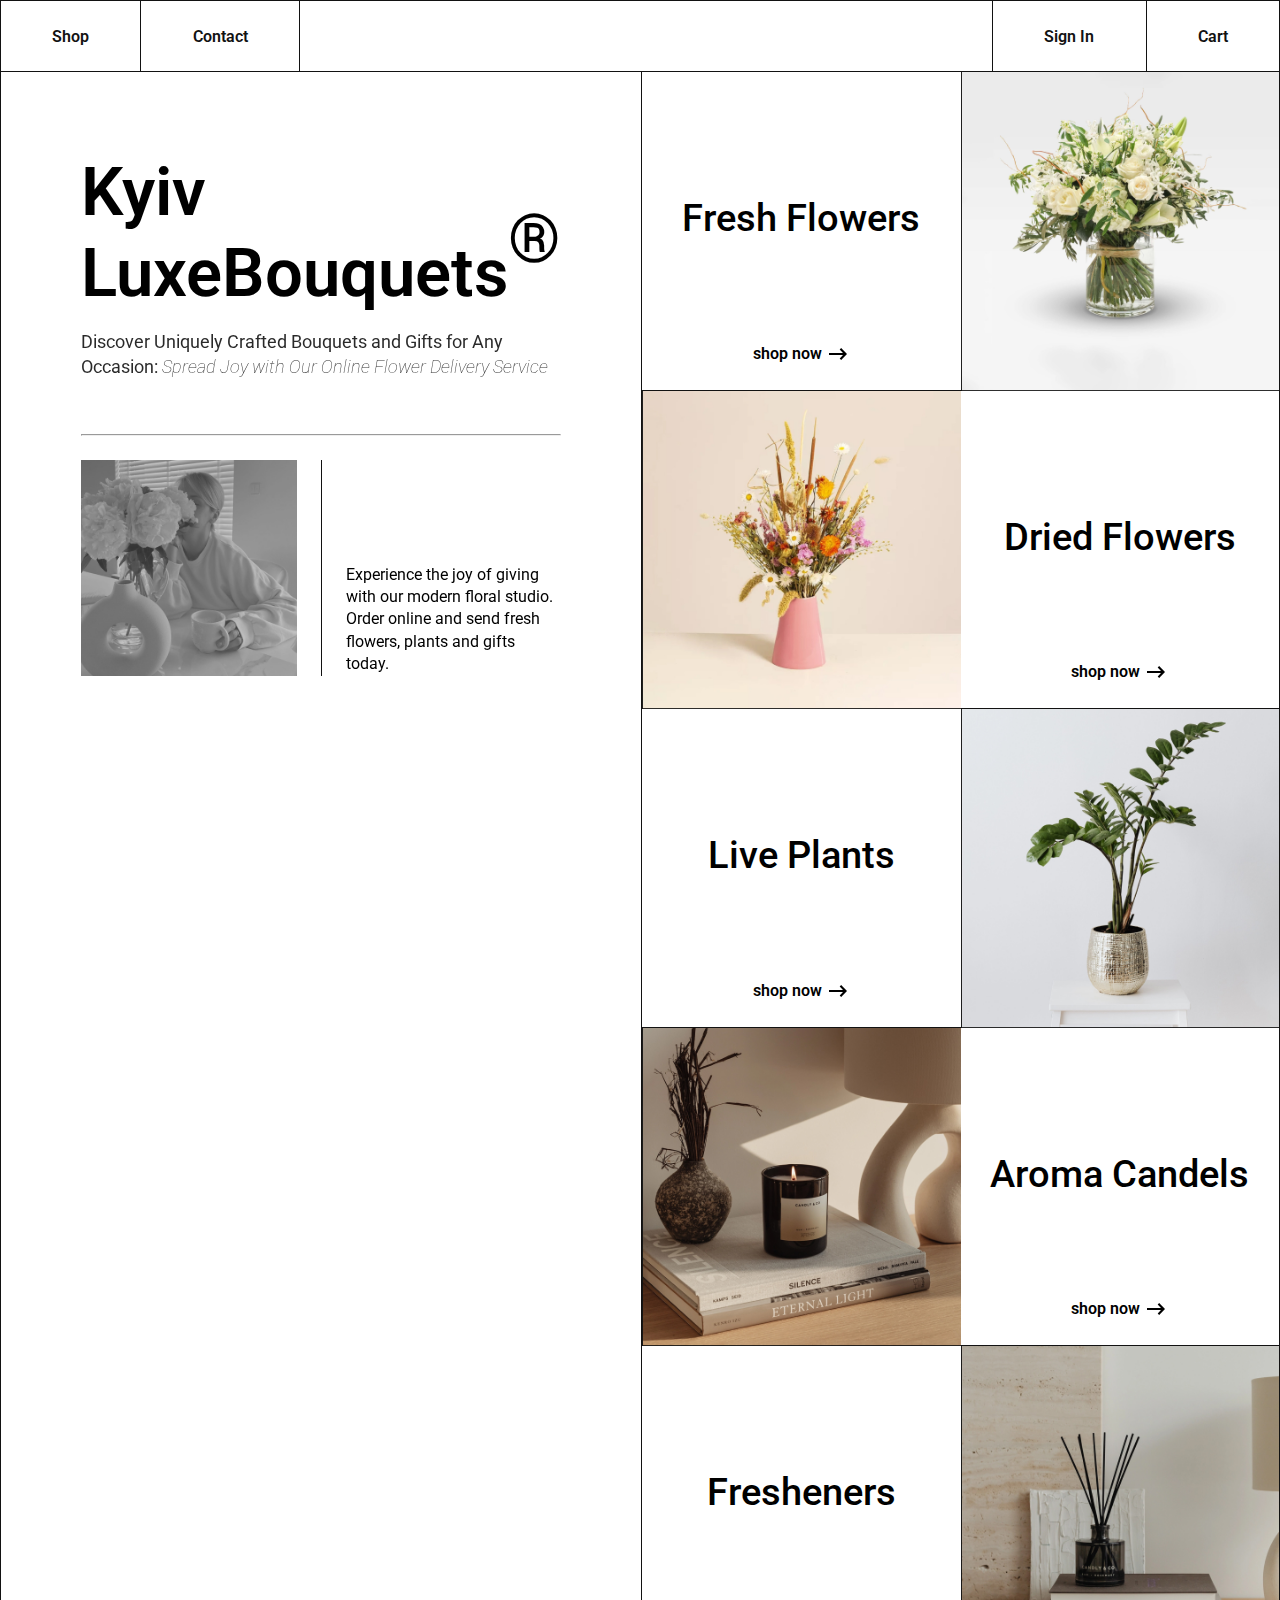
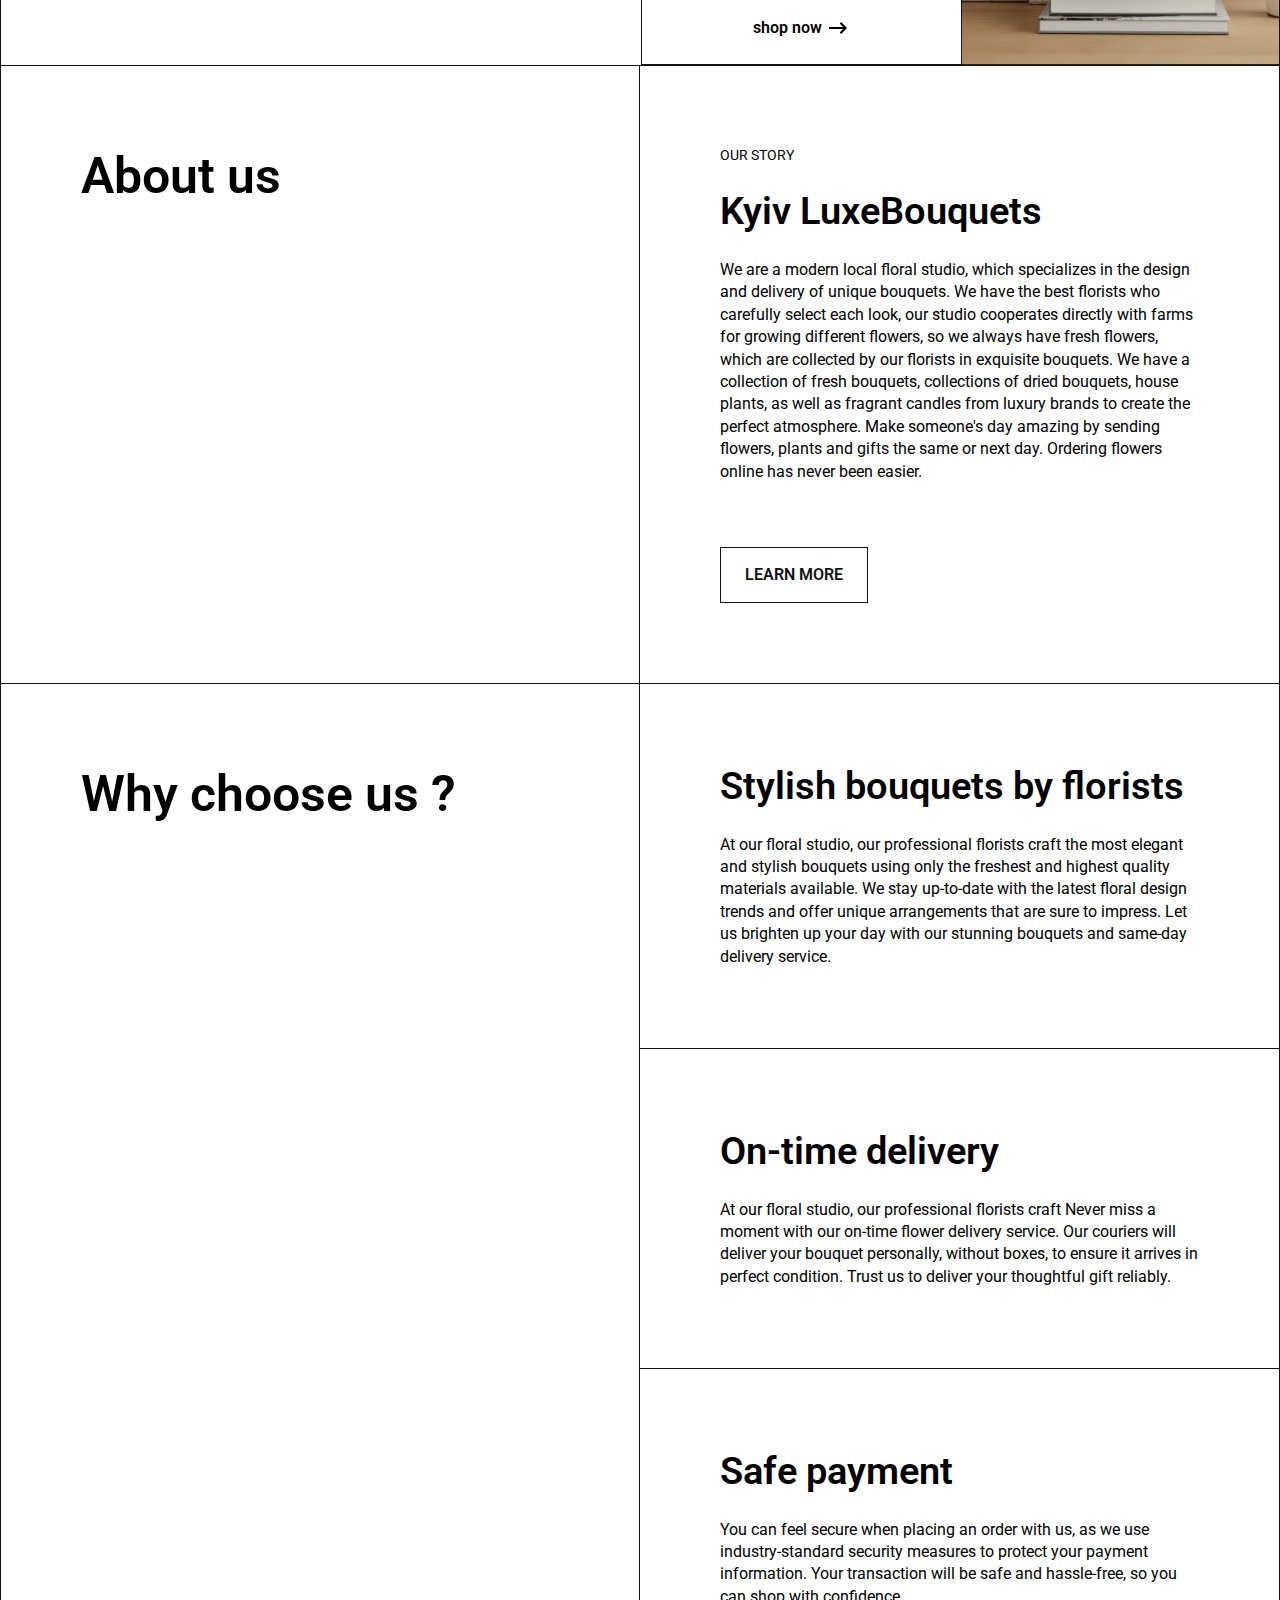
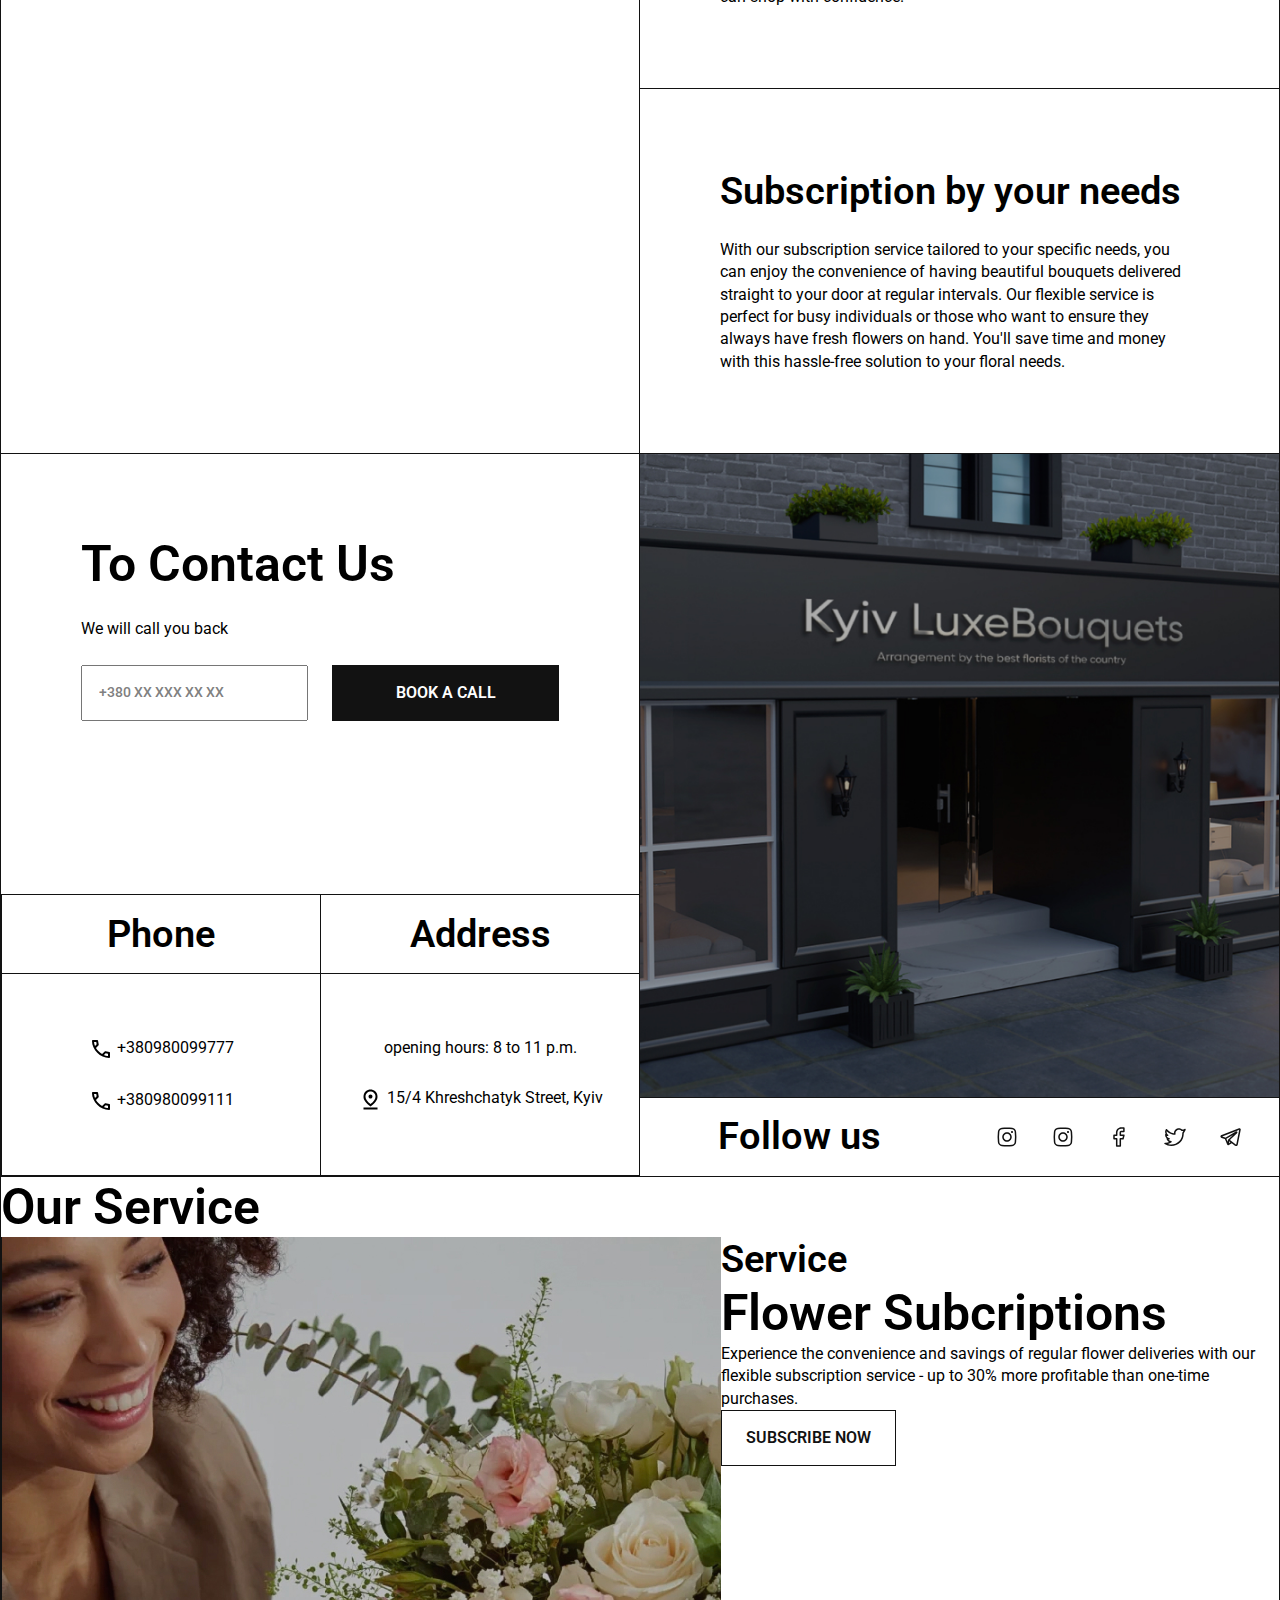
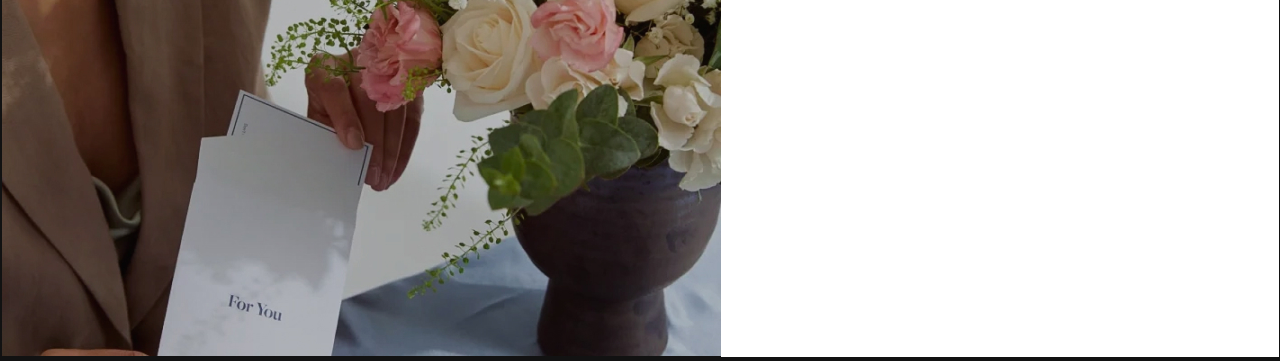
==== index.html @ 49b24801 "service html" ====
<!DOCTYPE html>
<html lang="en">
<head>
  <meta charset="UTF-8">
  <meta name="viewport" content="width=device-width, initial-scale=1.0">
  <title>Flower Delivery</title>
  <link rel="stylesheet" href="css/common.css">
  <link rel="stylesheet" href="css/main.css">
</head>
<body>
  <header>
    <nav class="d_flex jcsb">
      <ul class="nav_left d_flex">
        <li><a href="#" class="button effect_3d">shop</a></li>
        <li><a href="#" class="button effect_3d">contact</a></li>
      </ul>
      <ul class="nav_right d_flex">
        <li><a href="#" class="button effect_3d">sign in</a></li>
        <li><a href="#" class="button effect_3d">cart</a></li>
      </ul>
    </nav>
  </header>
  <main>
    <section class="hero grid">
      <h2 class="hidden">Hero Section</h2>
      <div class="column_left p80">
        <div class="content sticky">
          <div class="header">
            <h1 class="h1">Kyiv<br/>LuxeBouquets<sup>&reg;</sup></h1>
            <p>Discover Uniquely Crafted Bouquets and Gifts for Any Occasion: <span class="subtitle">Spread Joy with Our Online Flower Delivery Service</span></p>
          </div>
          <hr>
          <figure class="description">
            <img src="images/deco_hero.jpg" alt="deco">
            <figcaption>Experience the joy of giving with our modern floral studio. Order online and send fresh flowers, plants and gifts today.</figcaption>
          </figure>
        </div>
      </div>
      <div class="column_right">
        <ul class="products ">
          <li class="grid">
            <div class="desc">
              <h3>Fresh Flowers</h3>
              <a class="link">shop now<img src="images/icon_arrow_right.svg" alt="arrow right"></a>
            </div>
            <div class="img_wrap">
              <img src="images/card_item_fresh_flower.jpg" alt="fresh_flower">
            </div>
          </li>
          <li class="grid">
            <div class="desc">
              <h3>Dried Flowers</h3>
              <a class="link">shop now<img src="images/icon_arrow_right.svg" alt="arrow right"></a>
            </div>
            <div class="img_wrap">
              <img src="images/card_item_dried_flower.jpg" alt="fresh_flower">
            </div>
          </li>
          <li class="grid">
            <div class="desc">
              <h3>Live Plants</h3>
              <a class="link">shop now<img src="images/icon_arrow_right.svg" alt="arrow right"></a>
            </div>
            <div class="img_wrap">
              <img src="images/card_item_live_plant.jpg" alt="fresh_flower">
            </div>
          </li>
          <li class="grid">
            <div class="desc">
              <h3>Aroma Candels</h3>
              <a class="link">shop now<img src="images/icon_arrow_right.svg" alt="arrow right"></a>
            </div>
            <div class="img_wrap">
              <img src="images/card_item_aroma_candel.jpg" alt="fresh_flower">
            </div>
          </li>
          <li class="grid">
            <div class="desc">
              <h3>Fresheners </h3>
              <a class="link">shop now<img src="images/icon_arrow_right.svg" alt="arrow right"></a>
            </div>
            <div class="img_wrap">
              <img src="images/card_item_freshener.jpg" alt="fresh_flower">
            </div>
          </li>         
          
        </ul>
      </div>
    </section>
    <section class="about_us grid">
      <div class="column_left p80">
        <h2 class="h2">About us</h2>        
      </div>
      <div class="column_right p80">
        <h3>our story</h3>
        <h2 class="h3">Kyiv LuxeBouquets</h2>
        <p>
          We are a modern local floral studio, which specializes in the design and delivery of unique bouquets. We have the best florists who carefully select each look, our studio cooperates directly with farms for growing different flowers, so we always have fresh flowers, which are collected by our florists in exquisite bouquets. We have a collection of fresh bouquets, collections of dried bouquets, house plants, as well as fragrant candles from luxury brands to create the perfect atmosphere. Make someone's day amazing by sending flowers, plants and gifts the same or next day. Ordering flowers online has never been easier.
        </p>
        <a href="" class="button effect_3d">Learn More</a>
      </div>
    </section>
    <section class="benefits grid">
      <div class="column_left p80">
        <h2 class="h2 sticky">Why choose us ?</h2>        
      </div>
      <div class="column_right">
        <div class="p80">
          <h2 class="h3">Stylish bouquets by florists</h2>
          <p>
            At our floral studio, our professional florists craft the most elegant and stylish bouquets using only the freshest and highest quality materials available. We stay up-to-date with the latest floral design trends and offer unique arrangements that are sure to impress. Let us brighten up your day with our stunning bouquets and same-day delivery service.
          </p>
        </div>  
        <div class="p80">
          <h2 class="h3">On-time delivery</h2>
          <p>
            At our floral studio, our professional florists craft Never miss a moment with our on-time flower delivery service. Our couriers will deliver your bouquet personally, without boxes, to ensure it arrives in perfect condition. Trust us to deliver your thoughtful gift reliably.
          </p>
        </div>  
        <div class="p80">
          <h2 class="h3">Safe payment</h2>
          <p>
            You can feel secure when placing an order with us, as we use industry-standard security measures to protect your payment information. Your transaction will be safe and hassle-free, so you can shop with confidence.
          </p>
        </div>  
        <div class="p80">
          <h2 class="h3">Subscription by your needs</h2>
          <p>
            With our subscription service tailored to your specific needs, you can enjoy the convenience of having beautiful bouquets delivered straight to your door at regular intervals. Our flexible service is perfect for busy individuals or those who want to ensure they always have fresh flowers on hand. You'll save time and money with this hassle-free solution to your floral needs.
          </p>
        </div>  
      </div>
    </section>
    <section class="contact grid">
      <div class="column_left">
        <div class="p80">
          <h2 class="h2">To Contact Us</h2>
          <p>We will call you back</p>

          <form action="#" class="grid">
            <input type="tel" placeholder="+380 XX XXX XX XX">
            <button class="button effect_3d invert">book a call</button>
          </form>
        </div>        
        <div class="grid">
          <div class="phone">
            <h3 class="h3">Phone</h3>
            <div class="content">
              <p>
                <img src="images/icon_call.svg" alt="">
                +380980099777
              </p>
              <p>
                <img src="images/icon_call.svg" alt="">
                +380980099111
              </p>
            </div>
          </div>
          <div class="address">
            <h3 class="h3">Address</h3>
            <div class="content">
              <p>opening hours: 8 to 11 p.m.</p>
              <p>
                <img src="images/icon_pin.svg" alt="">
                15/4 Khreshchatyk Street, Kyiv 
              </p>
            </div>            
          </div>
        </div>
      </div>
      <div class="column_right">
        <img src="images/contact.jpg" alt="">
        <div class="grid">
          <h3 class="h3">Follow us</h3>
          <ul>
            <li><a href=""><img src="images/icon_instagram.svg" alt=""></a></li>
            <li><a href=""><img src="images/icon_instagram.svg" alt=""></a></li>
            <li><a href=""><img src="images/icon_facebook.svg" alt=""></a></li>
            <li><a href=""><img src="images/icon_twitter.svg" alt=""></a></li>
            <li><a href=""><img src="images/icon_telegram.svg" alt=""></a></li>
          </ul>
        </div>
      </div>
    </section>
    <section class="service">
      <h2 class="h2">Our Service</h2>
      <div class="grid">
        <img src="images/subscription.jpg" alt="">
        <div class="content">
          <h3 class="h3">Service</h3>
          <h2 class="h2">Flower Subcriptions</h2>
          <p>
            Experience the convenience and savings of regular flower deliveries with our flexible subscription service - up to 30% more profitable than one-time purchases.
          </p>
          <a href="" class="button effect_3d">Subscribe Now</a>
        </div>
      </div>
    </section>
    <section class="event"></section>
    <section class="review"></section>
  </main>
  <footer></footer>

  <script src="https://code.jquery.com/jquery-3.7.1.min.js" integrity="sha256-/JqT3SQfawRcv/BIHPThkBvs0OEvtFFmqPF/lYI/Cxo=" crossorigin="anonymous"></script>
  <script src="js/common.js"></script>
</body>
</html>
---- css/common.css ----
@import url('normalize.css');
@import url('reset.css');
@import url('https://fonts.googleapis.com/css2?family=Roboto:ital,wght@0,100;0,300;0,400;0,500;0,700;0,900;1,100;1,300;1,400;1,500;1,700;1,900&family=Tangerine&display=swap');

*{
  box-sizing: border-box;
}

/* variants */
:root{
  --font-size:16px;
  --black:#121212;
  --white:#fff;
  --black-brightness-90:rgba(18, 18, 18, 0.90);
  --Gray:#808080;
}

/* layout */
body{
  display: flex;
  flex-direction:column;
}
.d_flex{
  display: flex;
}
.jcsb{
  justify-content: space-between;
}
.aic{
  align-items: center;
}
.grid{
  display: grid;
  grid-template-columns: 1fr 1fr;
  grid-template-rows: auto;
}
header, main > section {
  border-bottom:1px solid var(--black, #121212);
}
.column_left{
  border-right: 1px solid var(--black, #121212);
}
.sticky{
  position: sticky;
  top:10vh;
}
.p80{
  padding: 80px;
}
/* typography */
body{
  font-family: "Roboto", sans-serif;
  font-size:var(--font-size);
  line-height:1.4;
  border:1px solid var(--black);
}
.h1, .h2, .h3, .h4, .h5, .h6{line-height:1.2;font-weight: 600;}
.h1{font-size:calc(var(--font-size) * 4.1875);}
.h2{font-size:calc(var(--font-size) * 3.125);}
.h3{font-size:calc(var(--font-size) * 2.375);}
.h4{font-size:calc(var(--font-size) * 1.75);font-weight: 400;}
.h5{font-size:calc(var(--font-size) * 1.3125);}
.h6{font-size:var(--font-size);}

.subtitle {font-size:calc(var(--font-size) * 1.125); line-height:1.4; font-weight: 600;}
.overline, .caption, .caption_bold{font-size:calc(var(--font-size) * 0.875);line-height:1.2;}
.overline {font-weight: 600;}
.button {font-size:var(--font-size);line-height:1.2; letter-spacing: 3%;}
.caption_small {font-size:calc(var(--font-size) * 0.75); line-height:1.2;font-weight: 600;}
.caption_bold{font-weight: 600;}

/* link button */
.link{
  letter-spacing: 2.5%;
  display: inline-flex;
  justify-content: center;
  align-items: center;
  gap:4px;
}
.button{
  height: 56px;
  display: inline-flex;
  justify-content: center;
  align-items: center;
  padding: 0 24px;
  text-transform: uppercase;
  color:var(--black, #121212);
  border:1px solid var(--black, #121212);
  background:none;
  font-weight: 600;
  transition:0.3s;
  background: transparent;
  cursor: pointer;
}

.invert, .bg_hover:hover{
  background:var(--black, #121212);
  color: var(--white, #fff);
}

.effect_3d .parent{
  position: relative;
  display: inline-block;
  overflow:hidden;
}
.effect_3d .parent > span{
  transform:translateY(0);
  transition:0.3s;
  display: block;
}
.effect_3d:hover .parent > span{
  transform:translateY(-100%);
}
.effect_3d .parent .abs{
  position: absolute;
  left: 0;
  top:100%;
}
.hidden{
  position: fixed;
  left: 0;
  top:-9999em;
  width: 0;
  height: 0;
  overflow:hidden;
}
/* color */

/* form */

/* HEADER */
header nav .button {
  height:auto;
  padding: 2vw 4vw;
  border:none;
  text-transform: capitalize;
}
header nav ul li,
.nav_left{
  border-right: 1px solid var(--black);
}
header nav ul li:last-child{
  border-right:none;
}
.nav_right{
  border-left:1px solid var(--black);
}
---- css/main.css ----
.products img{
  width: 100%;
}

.hero .header{
  margin-bottom: 54px;
}
.hero .header .h1{
  font-size: 67px;
  font-weight: 600;
  line-height: 120%; /* 80.4px */
  margin-bottom: 16px;
}
.hero .header p{
  color: var(--black-brightness-90, rgba(18, 18, 18, 0.90));
  font-size: 18px;
  line-height: 140%; /* 25.2px */
}
.hero .header .subtitle{
  font-style: italic;
  font-weight: 100;
  line-height: 140%;
}
.hero .description{
  display: flex;
  padding-top: 24px;
  
}
.hero .description > *{
  flex:1;
}
.hero .description img{
  width: 50%;
  padding-right: 24px;
}
.hero .description figcaption{
  padding-left: 24px;
  border-left: 1px solid var(--Black, #121212);
  display: flex;
  align-items: flex-end;
}

.products .desc{
  padding: 24px;
  display: flex;
  flex-direction: column;
  align-items: center;
  border-bottom:1px solid var(--Black, #121212);
}
.products .desc h3{
  flex:1;
  display: flex;
  align-items: center;
  font-size: 38px;
  font-weight: 500;
  line-height: 120%; /* 45.6px */
}
.products .desc .link{
  display: flex;
  white-space: nowrap;
  gap:4px;
  font-weight: 600;
}
.products li:nth-child(2n) .img_wrap{
  order:-1;
}
.about_us .column_right{
  display: flex;
  flex-direction: column;
  gap:24px;
  align-items: flex-start;
}
.about_us .column_right h3{
  font-size: 14px;
  text-transform: uppercase;
}
.about_us .column_right a{
  margin-top: 40px;
}

.benefits .column_right > div{
  display: flex;
  flex-direction: column;
  gap:24px;  
}
.benefits .column_right > div + div{
  border-top: 1px solid var(--Black, #121212);
}

.contact .column_left{
  display: flex;
  flex-direction: column;
  justify-content: space-between;
}
.contact .column_left .p80{
  display: flex;
  flex-direction: column;
  gap:24px;
}
.contact .column_left form{
  grid-gap:24px;
}
.contact .column_left form input{
  font-size: 14px;
  font-style: normal;
  font-weight: 500;
  line-height: 120%; /* 16.8px */
  padding: 16px;
}
.contact .column_left form input::placeholder{
  color: var(--Gray, #808080);
}
.contact .column_left .grid >div{
  height: 282px;
  display: flex;
  flex-direction: column;
  text-align: center;
  border:1px solid var(--Black, #121212);
  border-right: none;
}
.contact .column_left .grid h3{
  line-height: 78px;
  border-bottom: 1px solid var(--Black, #121212);
}
.contact .column_left .grid .content{
  flex:1;
  display: flex;
  flex-direction: column;
  align-items: center;
  justify-content: center;
  gap: 28px;
}
.contact .column_right > img{
  height: 644px;
  width: 100%;
  object-fit: cover;
}
.contact .column_right .grid{
  height: 78px;
}
.contact .column_right .grid h3{
  display: flex;
  justify-content: center;  
  align-items: center;
}
.contact .column_right ul{
  display: flex;
  justify-content: center;
  align-items: center; 
  gap:32px;
}
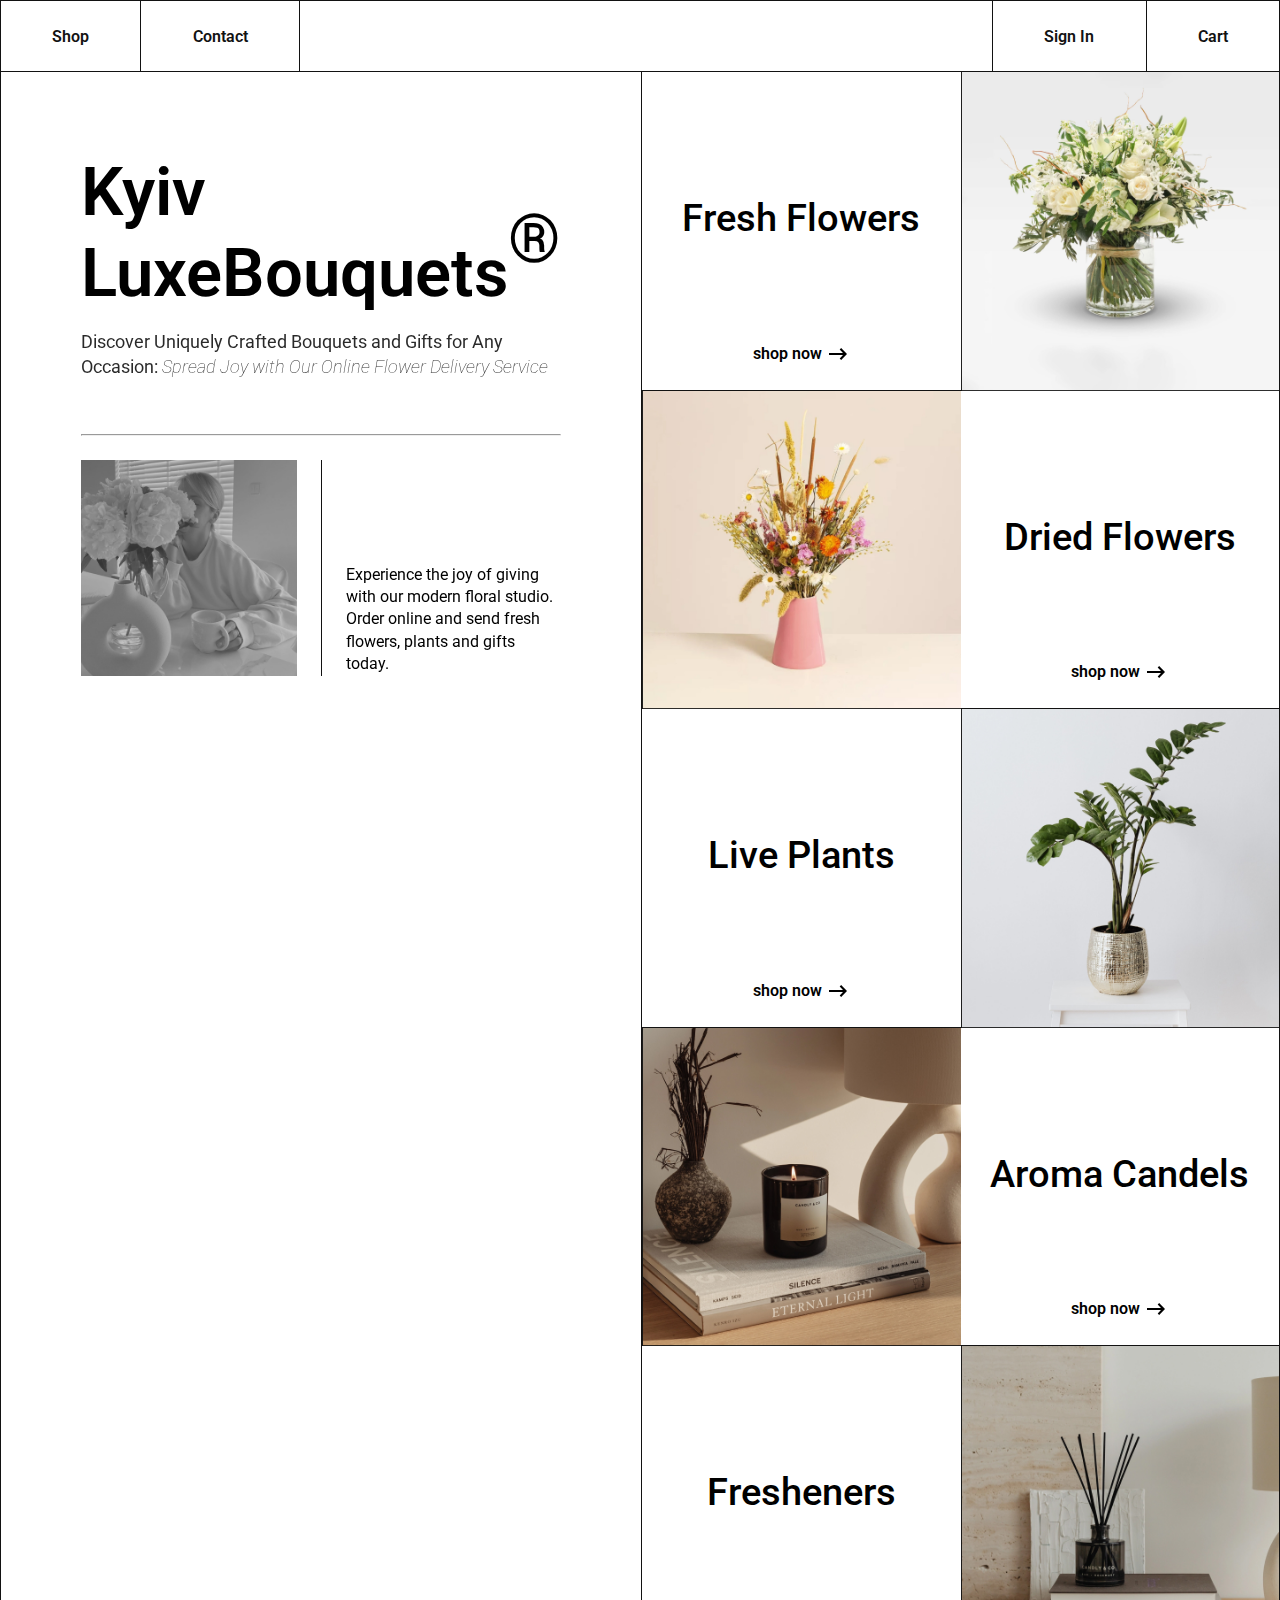
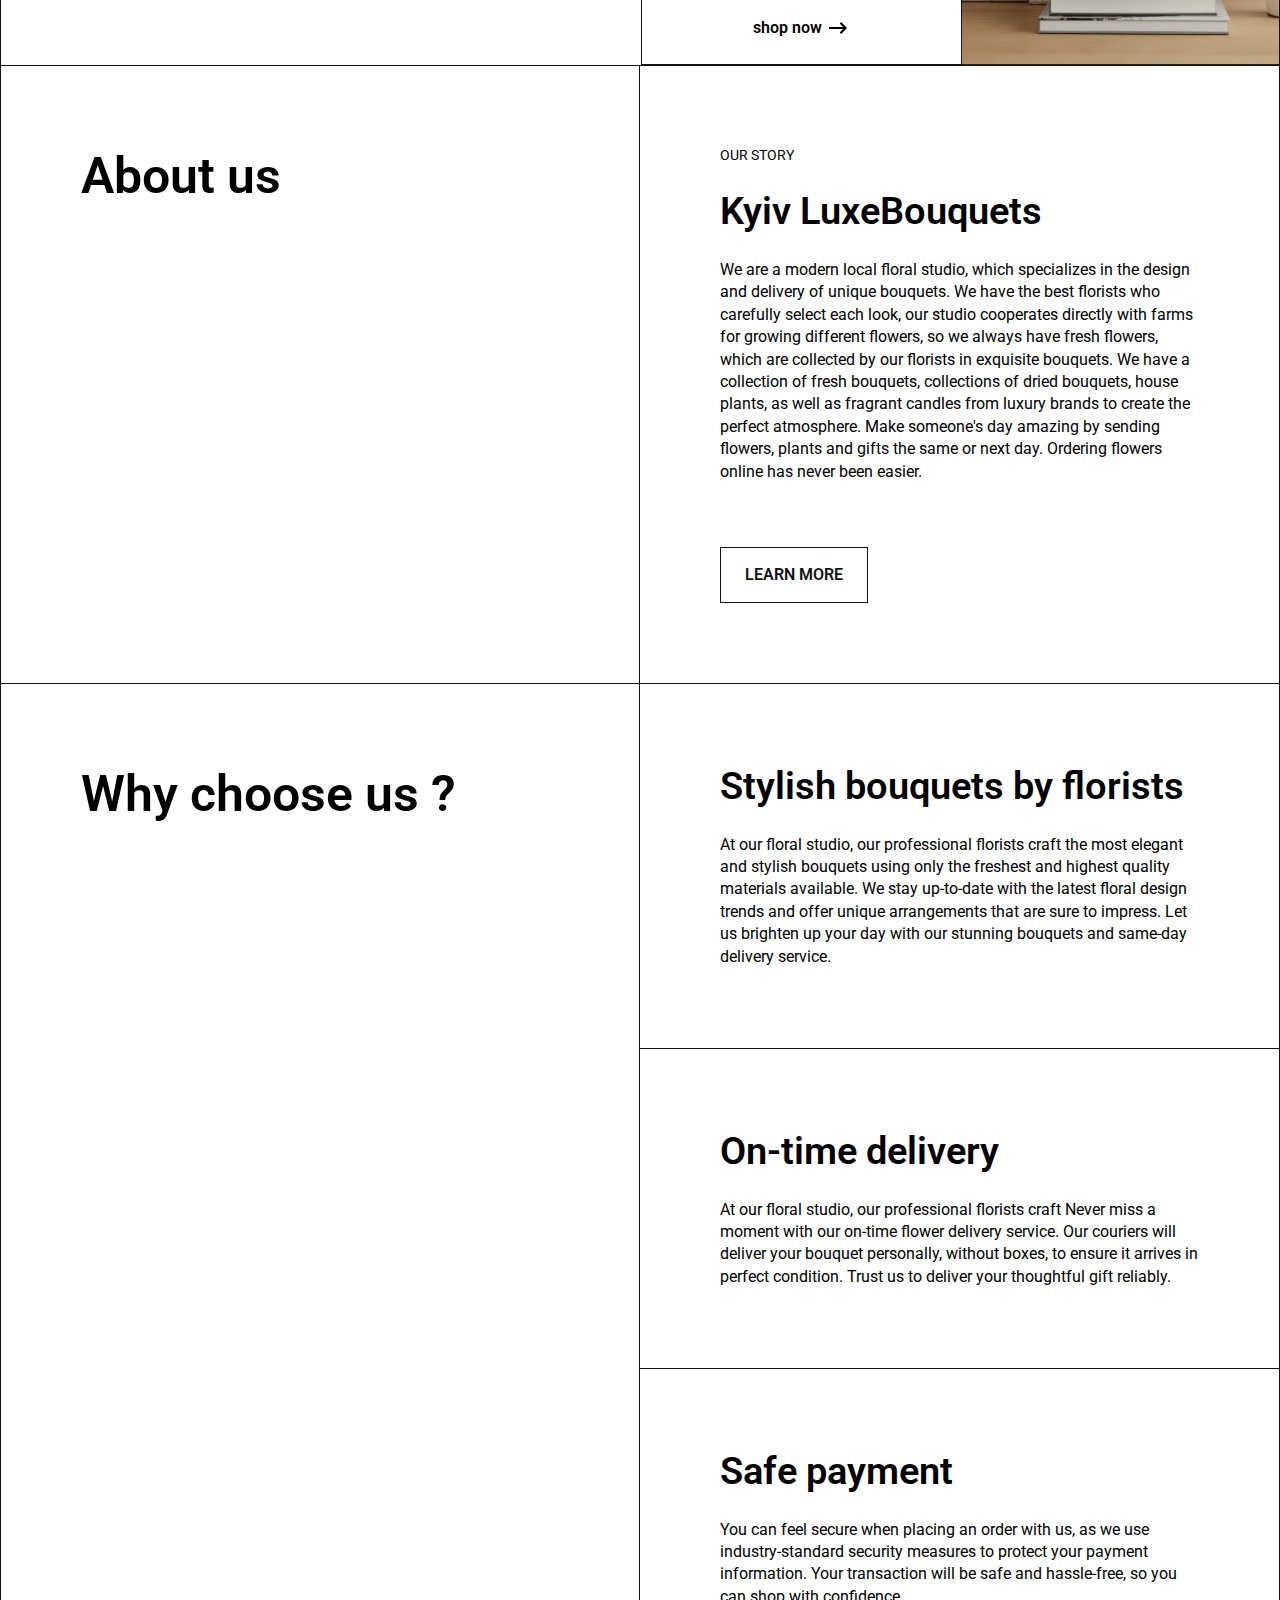
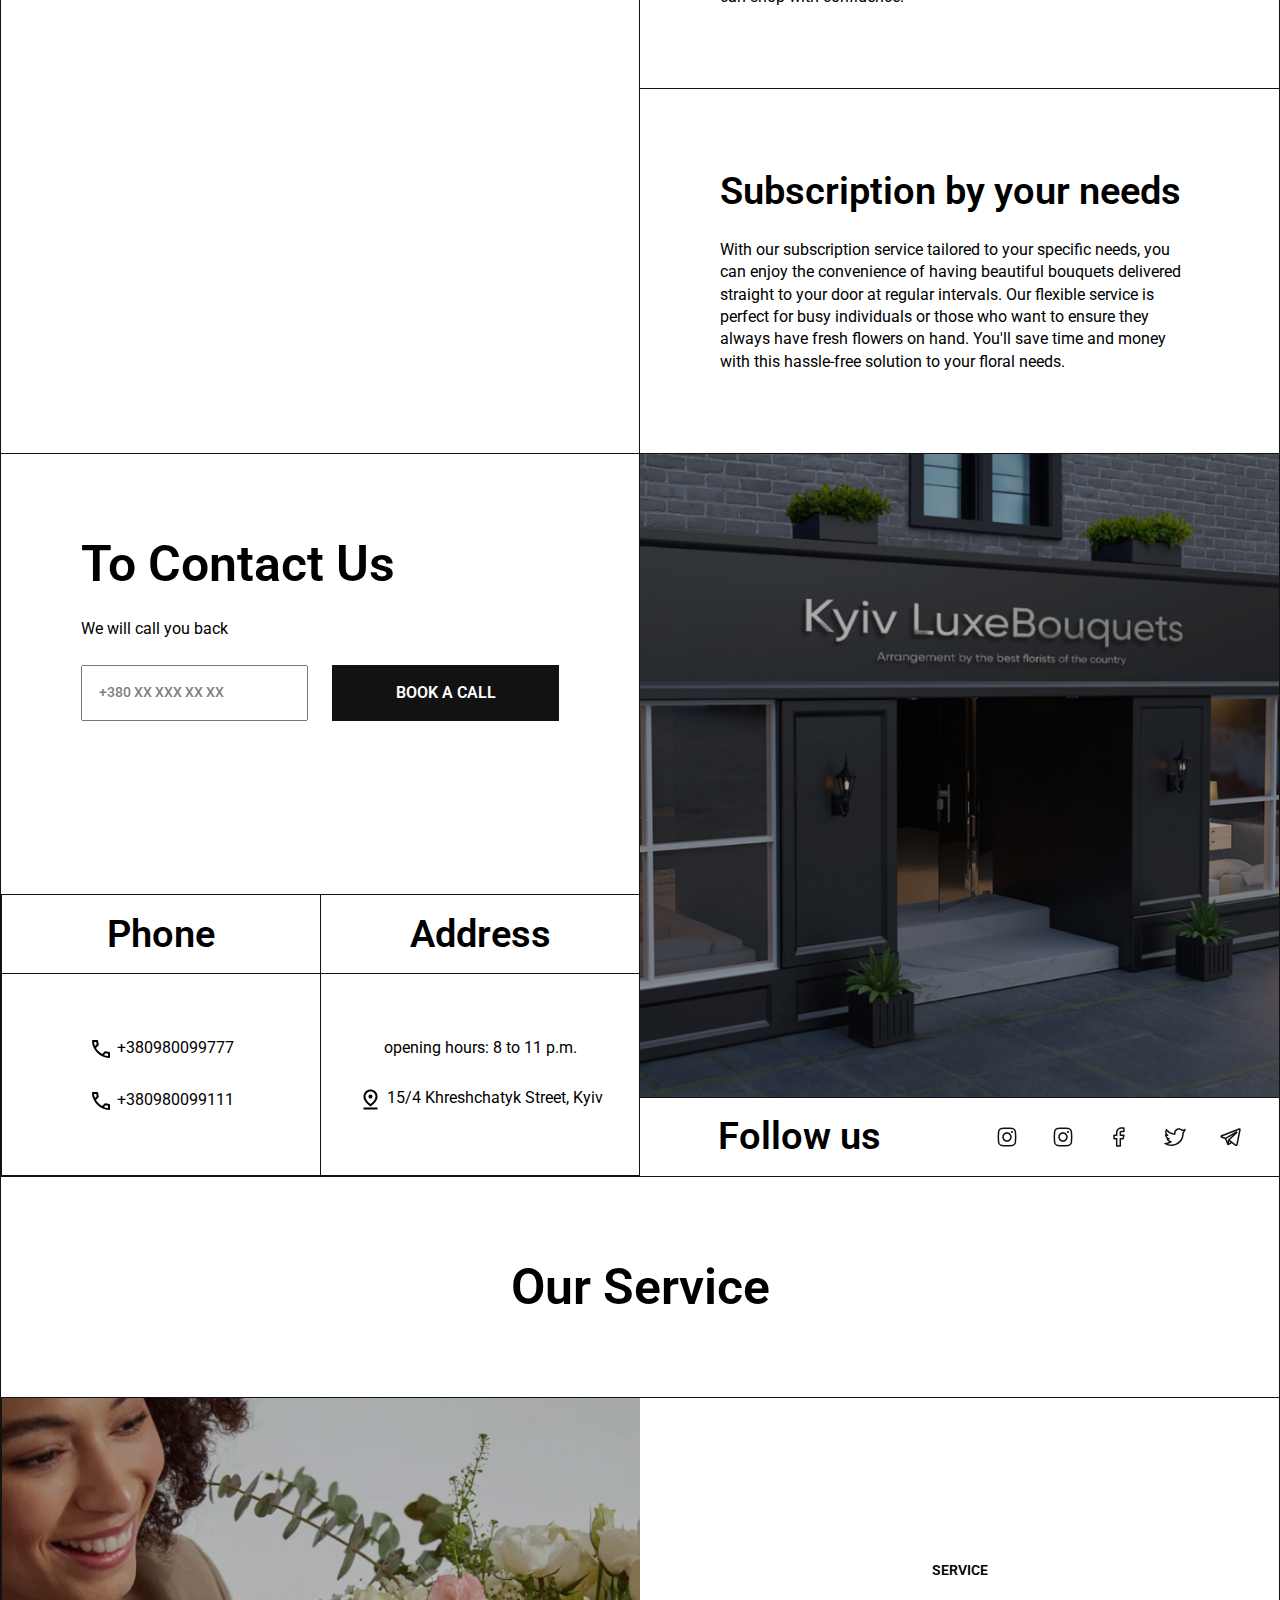
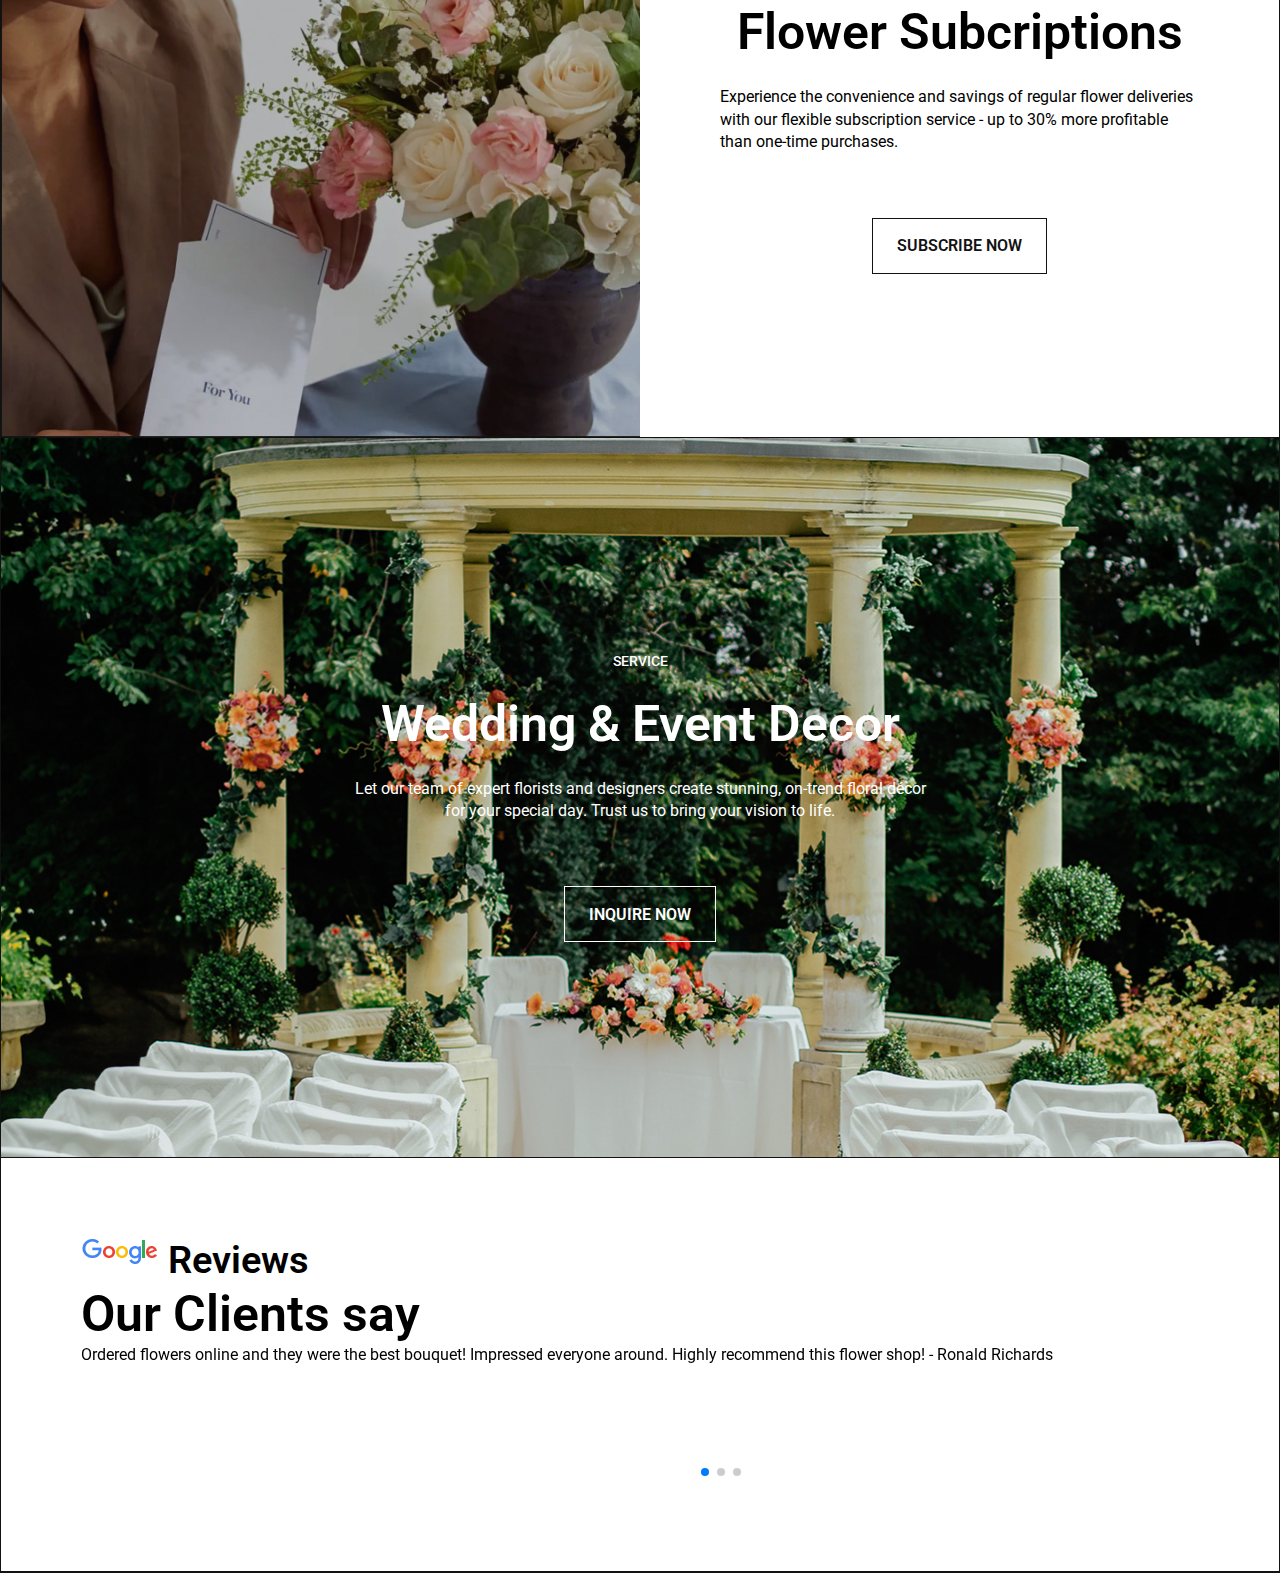
==== commit 5aa695fb: "review slide load" ====
--- a/index.html
+++ b/index.html
@@ -4,8 +4,13 @@
   <meta charset="UTF-8">
   <meta name="viewport" content="width=device-width, initial-scale=1.0">
   <title>Flower Delivery</title>
+  <link
+    rel="stylesheet"
+    href="https://cdn.jsdelivr.net/npm/swiper@11/swiper-bundle.min.css"
+  />
   <link rel="stylesheet" href="css/common.css">
   <link rel="stylesheet" href="css/main.css">
+  <script src="https://cdn.jsdelivr.net/npm/swiper@11/swiper-bundle.min.js"></script>
 </head>
 <body>
   <header>
@@ -183,7 +188,7 @@
       </div>
     </section>
     <section class="service">
-      <h2 class="h2">Our Service</h2>
+      <h2 class="h2 p80">Our Service</h2>
       <div class="grid">
         <img src="images/subscription.jpg" alt="">
         <div class="content">
@@ -196,12 +201,54 @@
         </div>
       </div>
     </section>
-    <section class="event"></section>
-    <section class="review"></section>
+    <section class="event">
+      <div class="content">
+        <h3 class="h3">service</h3>
+        <h2 class="h2">Wedding & Event Decor</h2>
+        <p>
+          Let our team of expert florists and designers create stunning, on-trend floral décor for your special day. Trust us to bring your vision to life.
+        </p>
+        <a href="" class="button effect_3d">Inquire Now</a>
+      </div>
+    </section>
+    <section class="review p80">
+      <h3 class="h3">
+        <img src="images/review_googlelogo.png" alt="">
+        Reviews
+      </h3>
+      <h2 class="h2">Our Clients say</h2>
+      <div class="swiper review_slides">
+        <!-- Additional required wrapper -->
+        <div class="swiper-wrapper">
+          <!-- Slides -->
+          <div class="swiper-slide">
+            <blockquote>
+              Ordered flowers online and they were the best bouquet! Impressed everyone around. Highly recommend this flower shop!
+              <small>- Ronald Richards</small>
+            </blockquote>
+          </div>
+          <div class="swiper-slide">
+            <blockquote>
+              Ordered flowers online and they were the best bouquet! Impressed everyone around. Highly recommend this flower shop!
+              <small>- Ronald Richards</small>
+            </blockquote>
+          </div>
+          <div class="swiper-slide">
+            <blockquote>
+              Ordered flowers online and they were the best bouquet! Impressed everyone around. Highly recommend this flower shop!
+              <small>- Ronald Richards</small>
+            </blockquote>
+          </div>
+        </div>
+        <!-- If we need pagination -->
+        <div class="swiper-pagination"></div>
+      </div>
+    </section>
   </main>
   <footer></footer>
 
   <script src="https://code.jquery.com/jquery-3.7.1.min.js" integrity="sha256-/JqT3SQfawRcv/BIHPThkBvs0OEvtFFmqPF/lYI/Cxo=" crossorigin="anonymous"></script>
   <script src="js/common.js"></script>
+  <script src="js/main.js"></script>
 </body>
 </html>--- a/css/main.css
+++ b/css/main.css
@@ -150,3 +150,57 @@
   gap:32px;
 }
 
+.service > .h2{
+  text-align: center;
+  border-bottom:1px solid var(--Black, #121212);
+}
+
+.service .grid img{
+  width: 100%;
+}
+.service .grid .content{
+  padding: 80px;
+  display: flex;
+  align-items: center;
+  flex-direction: column;
+  justify-content: center;
+  gap:24px;
+}
+.service .grid .content h3{
+  font-size: 14px;
+  text-transform: uppercase;
+}
+.service .grid .content a{
+  margin-top: 40px;
+}
+
+.event {
+  height: 720px;
+  background: url(../images/event_bg.jpg) no-repeat center/cover;
+  display: flex;
+  align-items: center;
+  justify-content: center;  
+}
+.event .content{
+  width: 586px;  
+  display: flex;
+  flex-direction: column;
+  align-items: center;
+  gap:24px;
+  color: #fff;
+  text-align: center;
+}
+.event .content h3{
+  font-size: 14px;
+  text-transform: uppercase;
+  font-weight: 500;
+}
+.event .content a{
+  margin-top: 40px;
+  border:1px solid #fff;
+  color: #fff;
+}
+.swiper {
+  width: 1280px;
+  height: 147px;
+}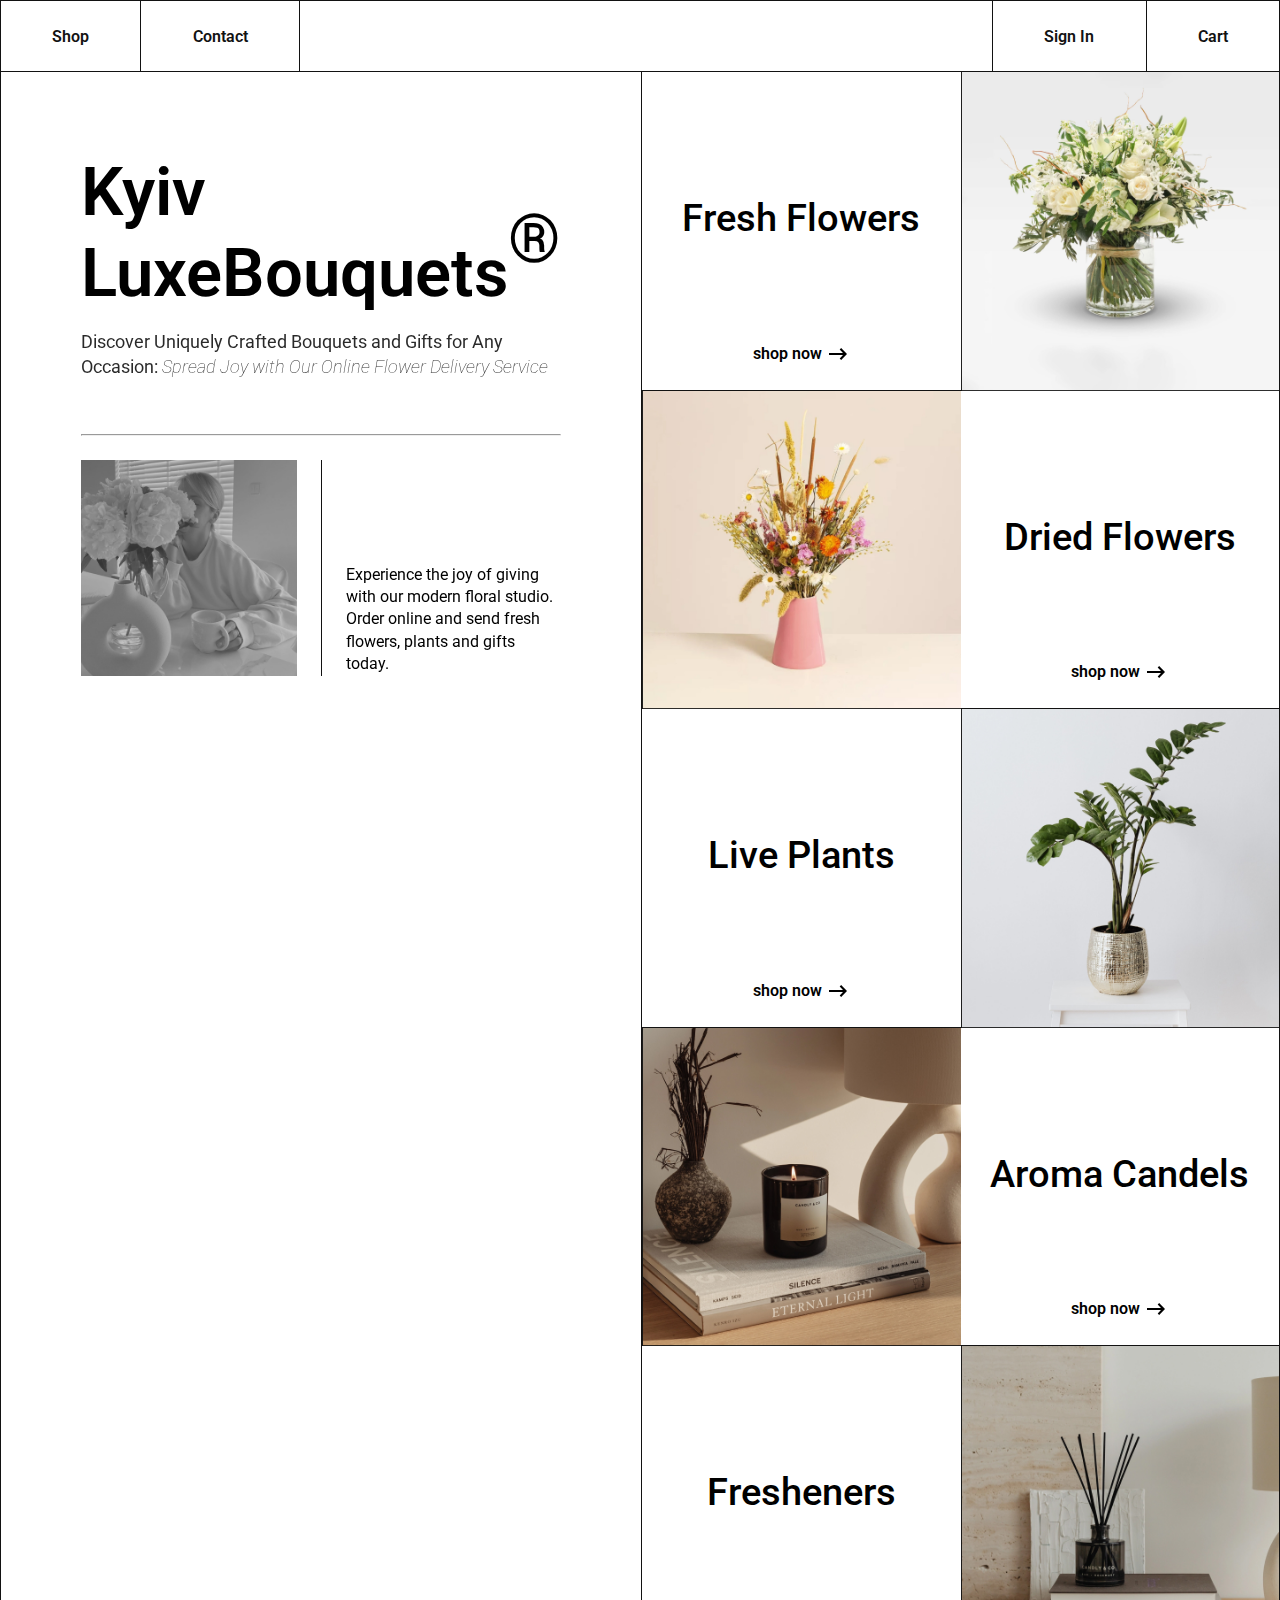
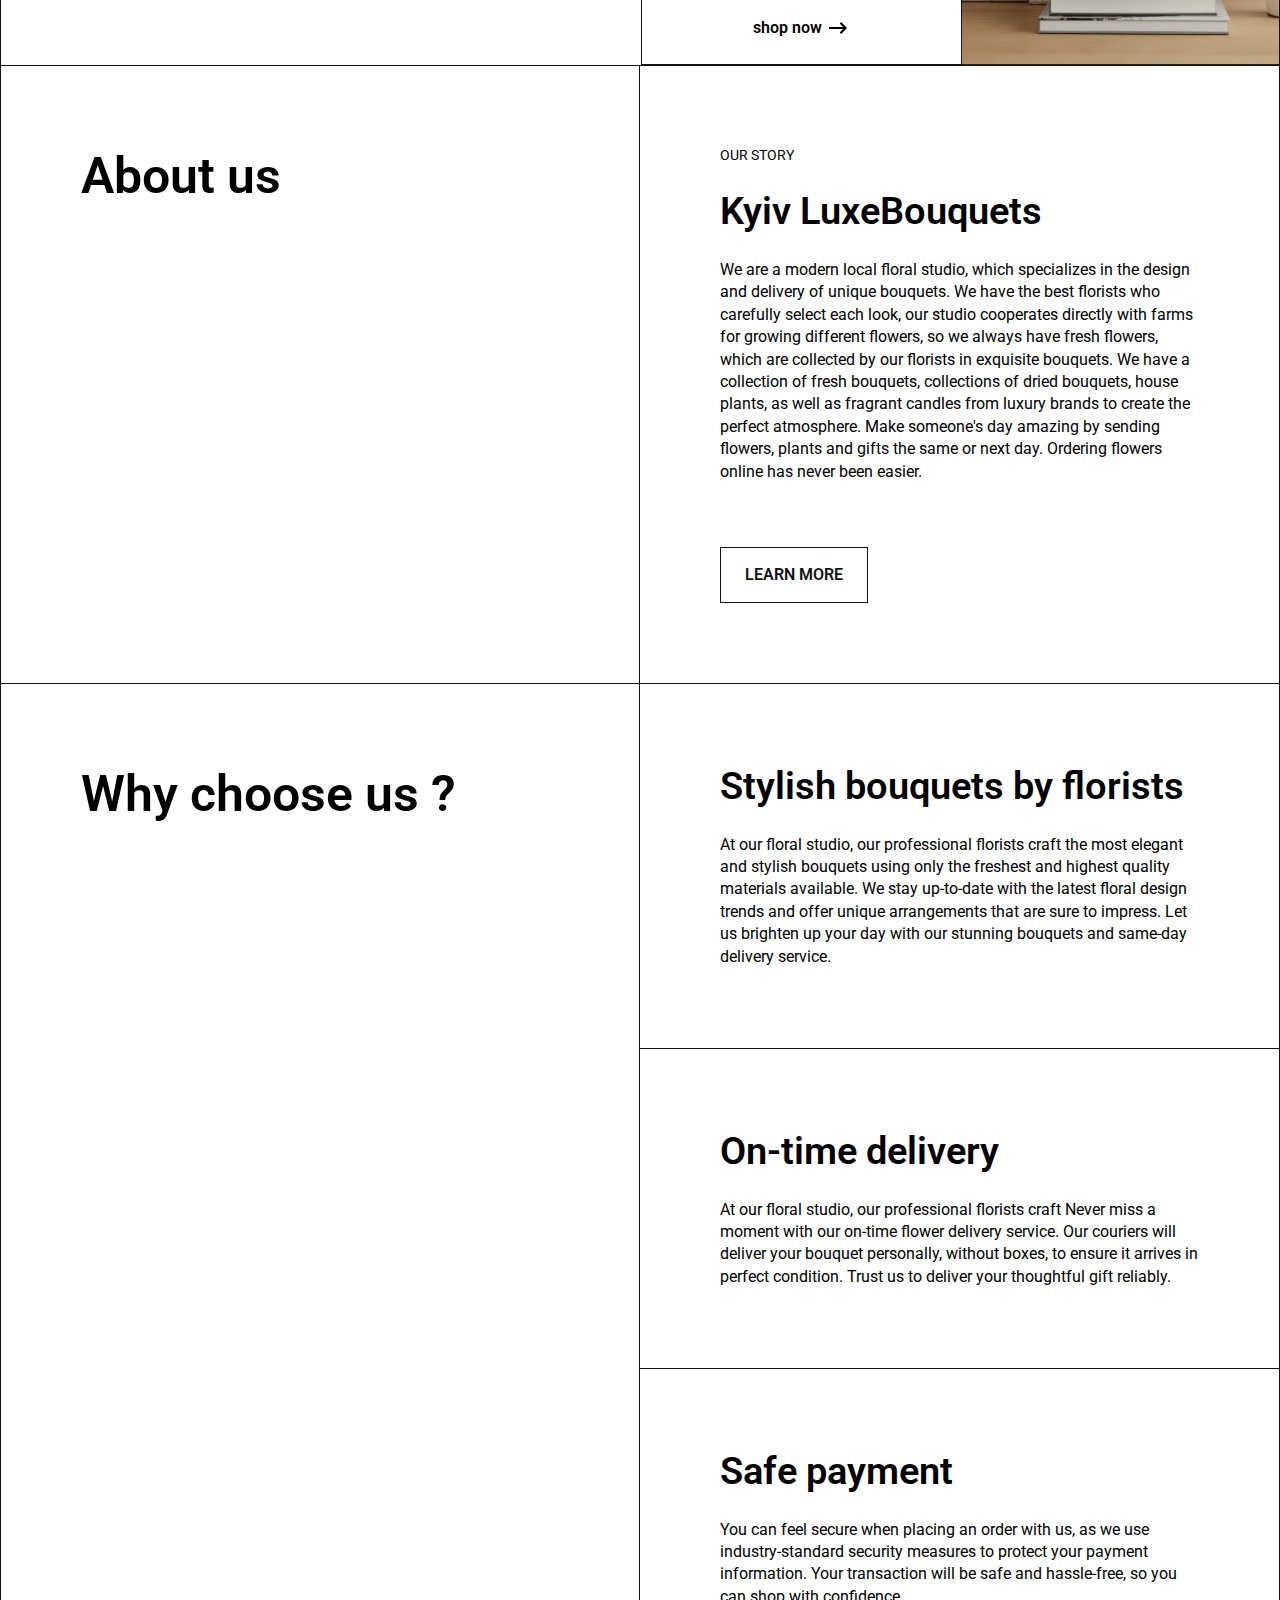
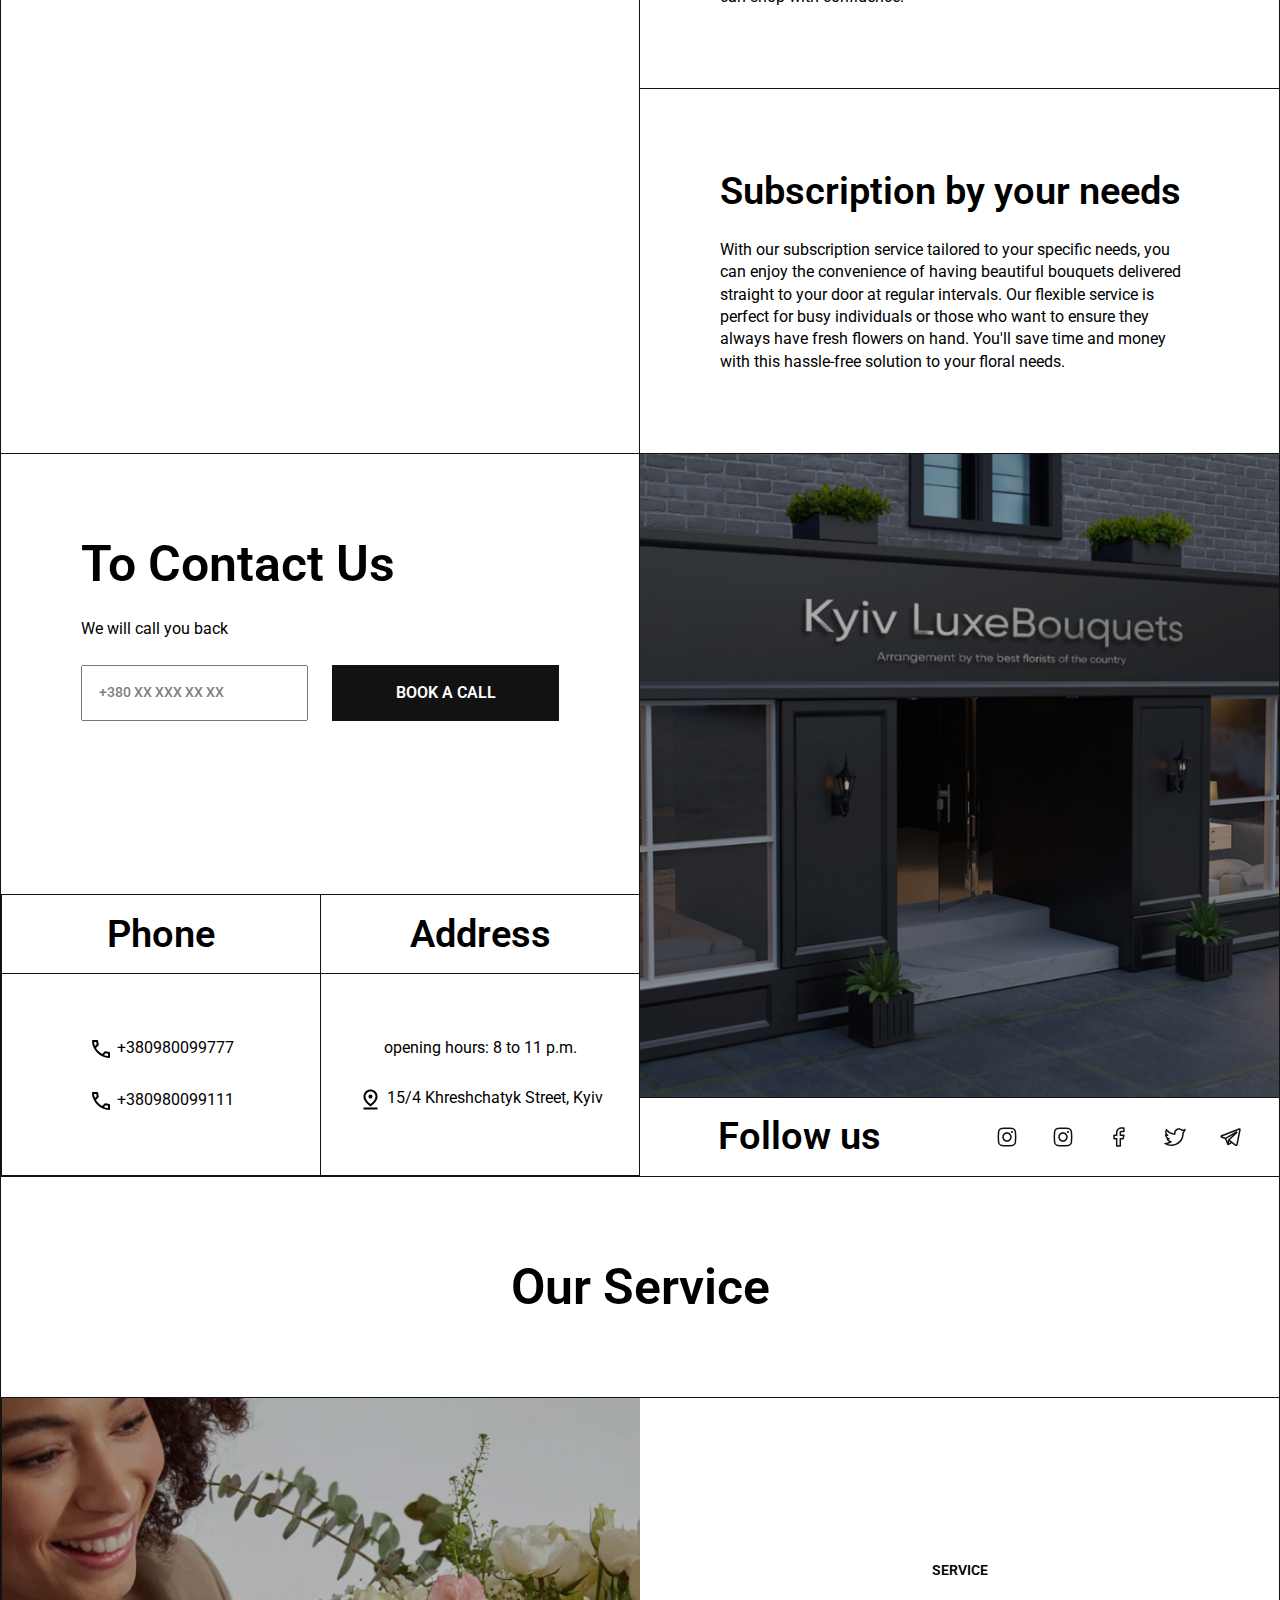
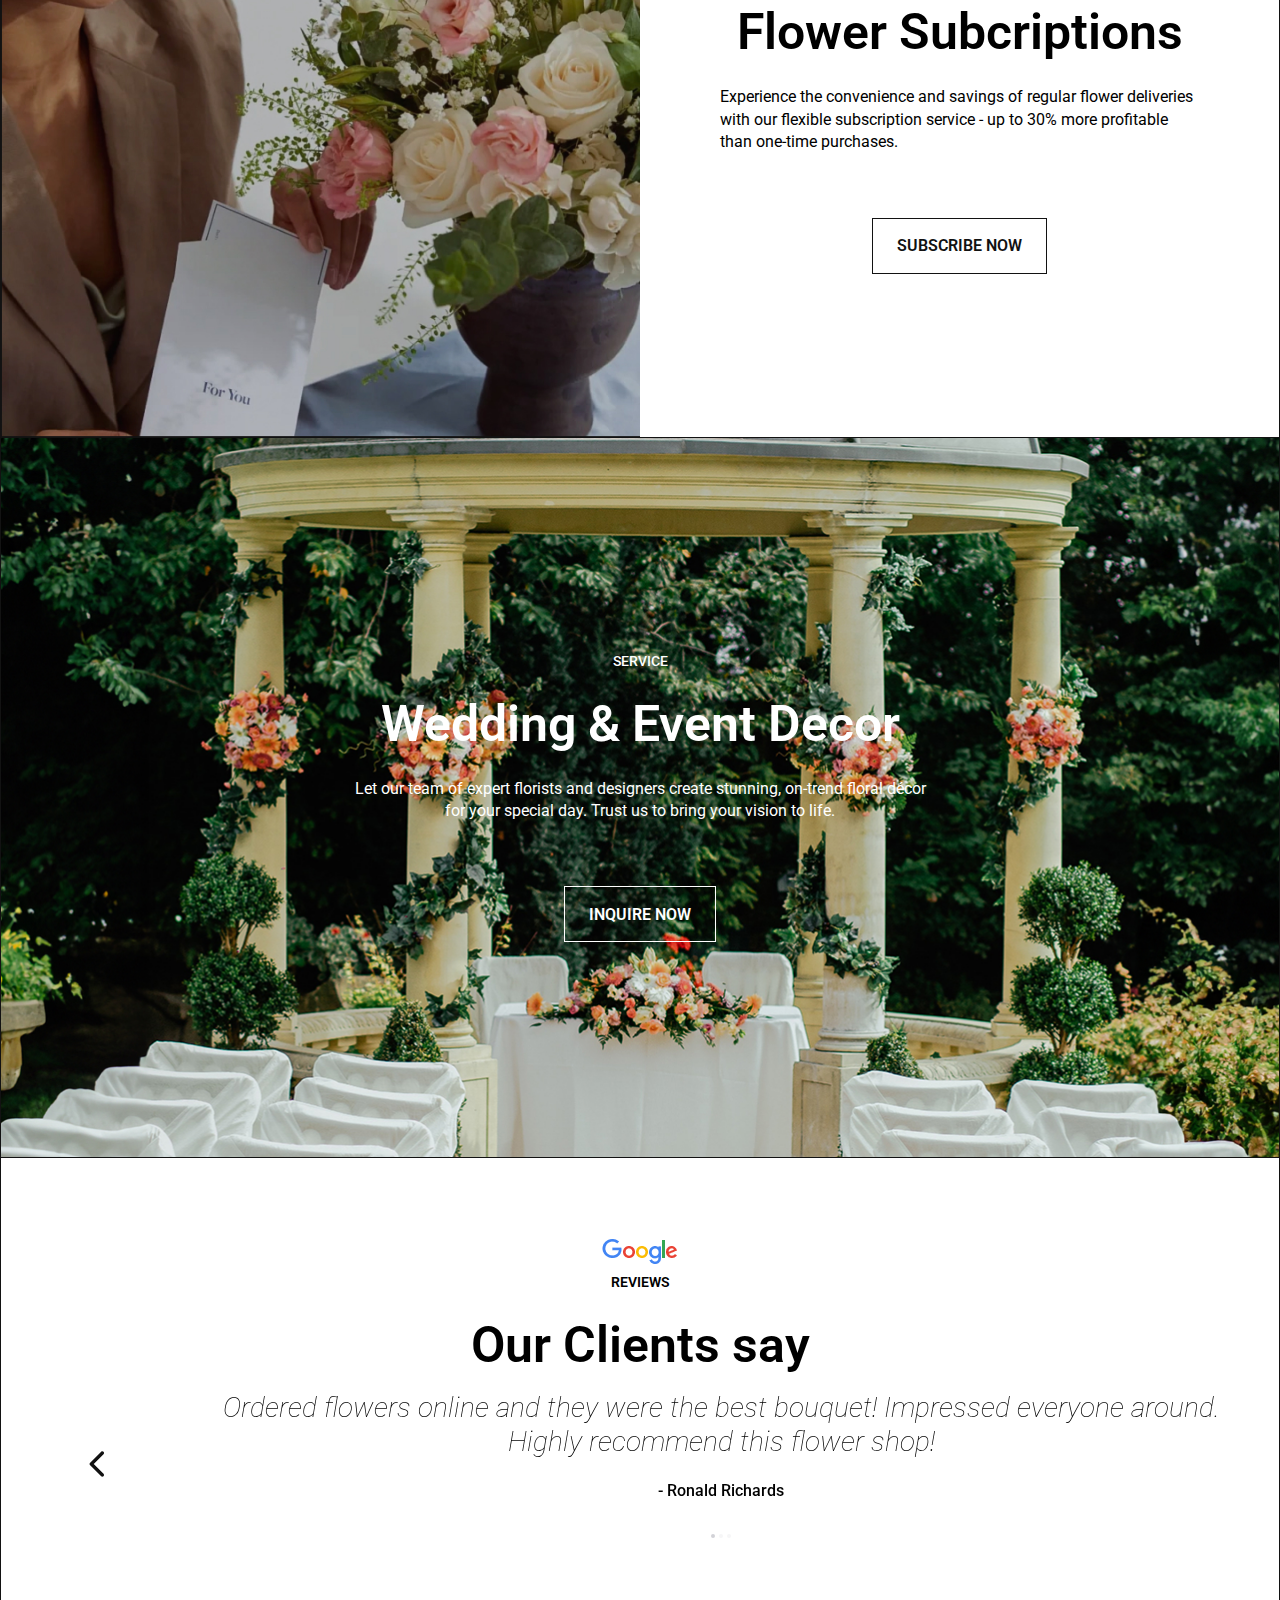
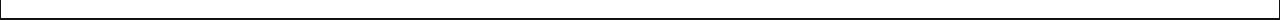
==== commit f14d8bdb: "review slide" ====
--- a/index.html
+++ b/index.html
@@ -242,6 +242,12 @@
         </div>
         <!-- If we need pagination -->
         <div class="swiper-pagination"></div>
+        <button class="left">
+          <img src="images/icon_chevron_left.svg" alt="">
+        </button>
+        <button class="right">
+          <img src="images/icon_chevron_right.svg" alt="">
+        </button>
       </div>
     </section>
   </main>
--- a/css/common.css
+++ b/css/common.css
@@ -13,6 +13,7 @@
   --white:#fff;
   --black-brightness-90:rgba(18, 18, 18, 0.90);
   --Gray:#808080;
+  --Light-gray:#D2D2D7;
 }
 
 /* layout */
--- a/css/main.css
+++ b/css/main.css
@@ -200,7 +200,69 @@
   border:1px solid #fff;
   color: #fff;
 }
+.review h3{
+  display: flex;
+  flex-direction: column;
+  align-items: center;
+  font-size: 14px;
+  text-transform: uppercase;
+  gap:8px;
+}
+.review h2{
+  text-align: center;
+  margin:24px 0 16px;
+}
+
 .swiper {
   width: 1280px;
   height: 147px;
-}+}
+.review_slides button{
+  position: absolute;
+  top: 50%;
+  margin: 0;
+  padding: 0;
+  background: none;
+  border:none;
+  transform:translateY(-50%);
+  cursor: pointer;
+  z-index: 100;
+}
+.review_slides button.left{
+  left: 0;
+}
+.review_slides button.right{
+  right: 0;
+}
+.review_slides blockquote{
+  max-width: 1168px;
+  width: 80%;
+  margin:0 auto;
+  font-size: 28px;
+  font-style: italic;
+  font-weight: 100;
+  line-height: 120%;
+  text-align: center;
+  }
+  .review_slides blockquote small{
+    display: block;
+    margin-top: 16px;
+    font-size: 16px;
+    font-weight: 500;
+    font-style: normal;
+  }
+  .review_slides .swiper-pagination{
+    bottom: 0;
+    display: flex;
+    gap:4px;
+    justify-content: center;
+  }
+  .review_slides .swiper-pagination span{
+    width: 4px;
+    height: 4px;
+    background: var(--Light-gray, #D2D2D7);
+    margin: 0 !important;
+  }
+  .review_slides .swiper-pagination-bullet-active{
+    background: var(--Gray, #808080);
+  }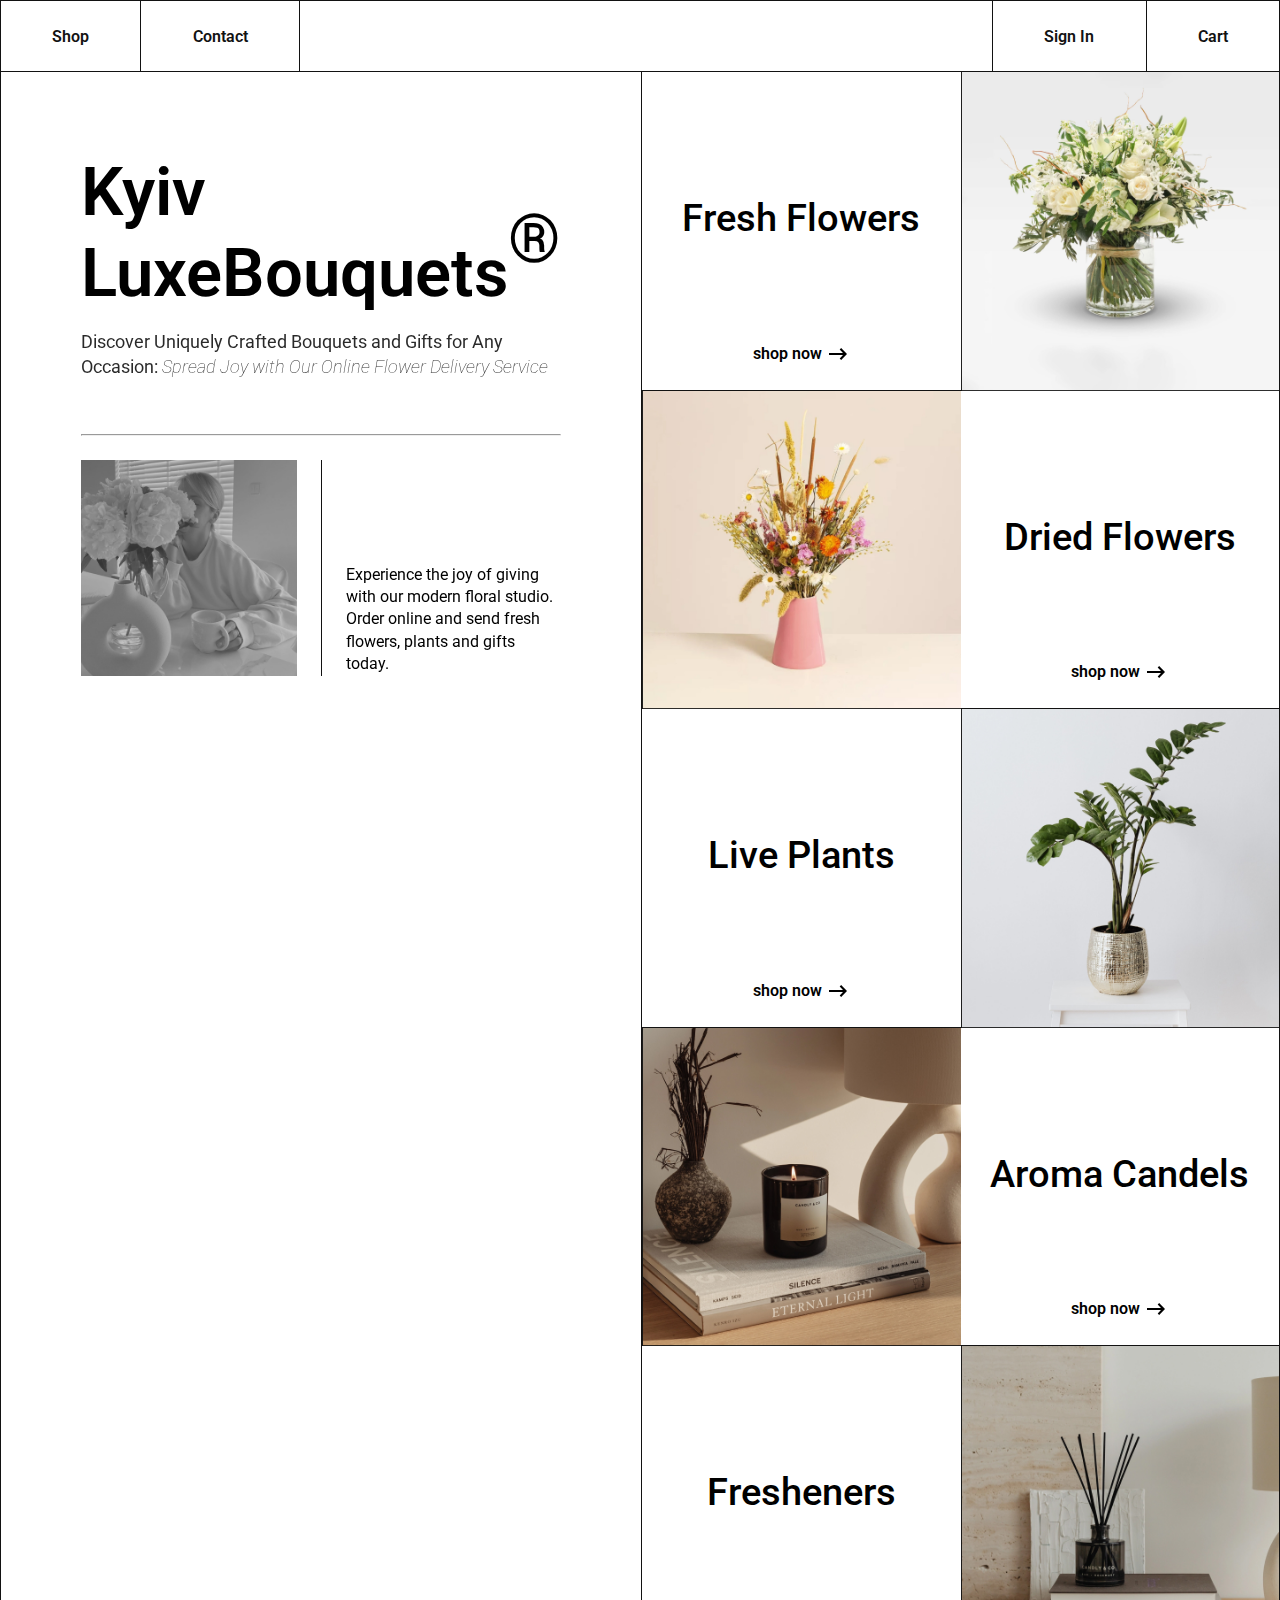
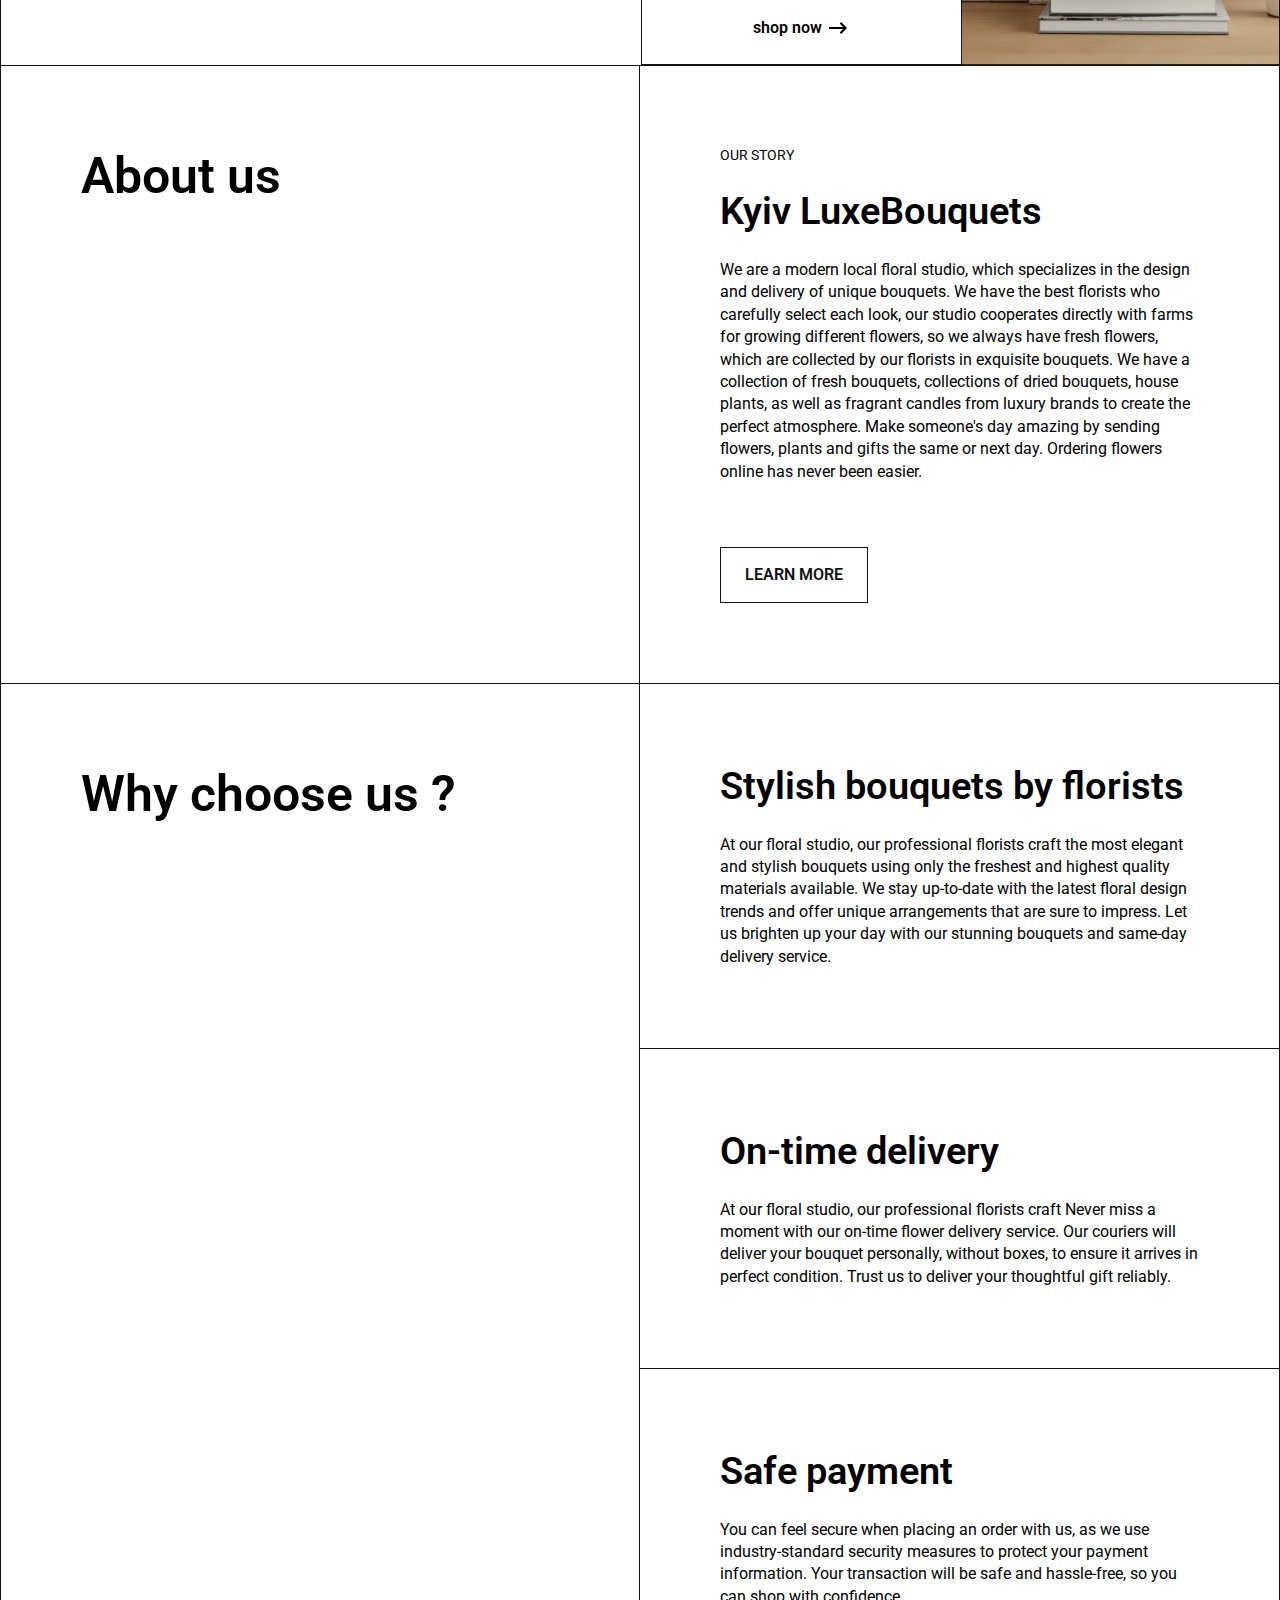
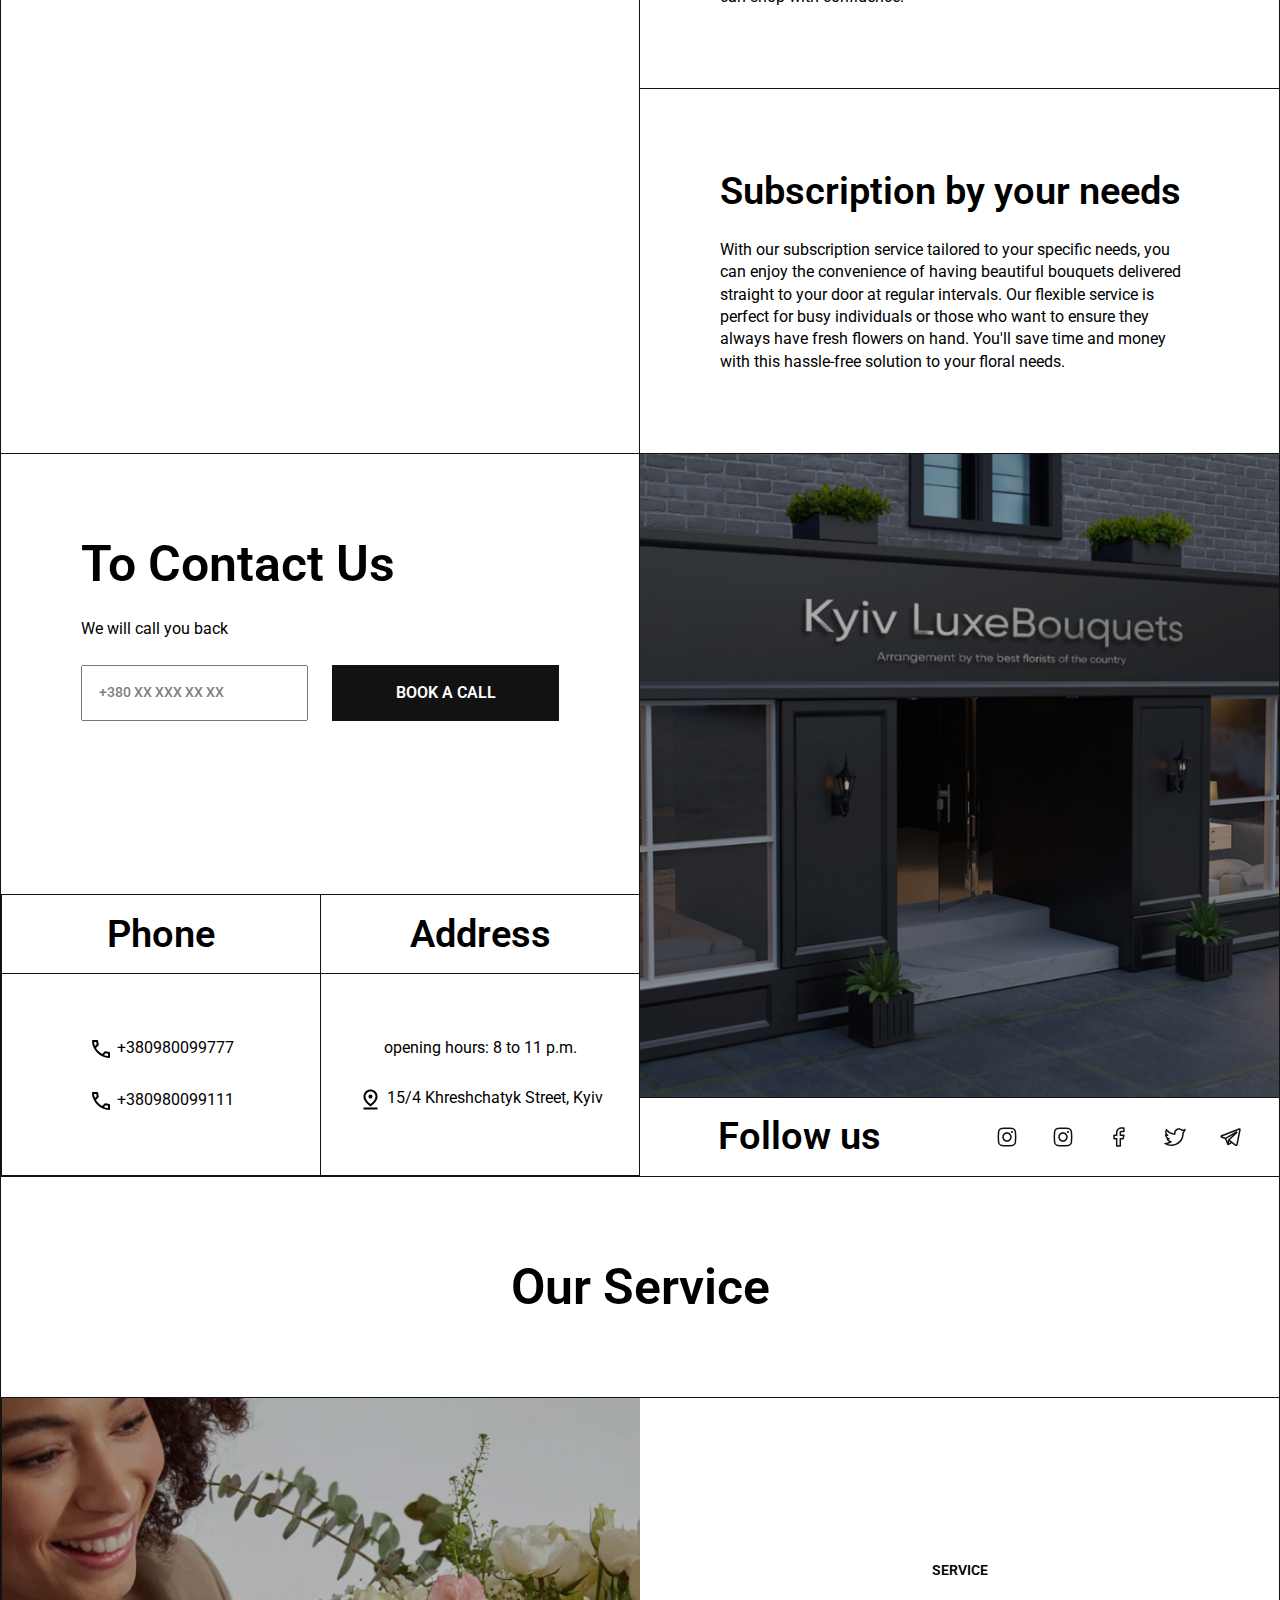
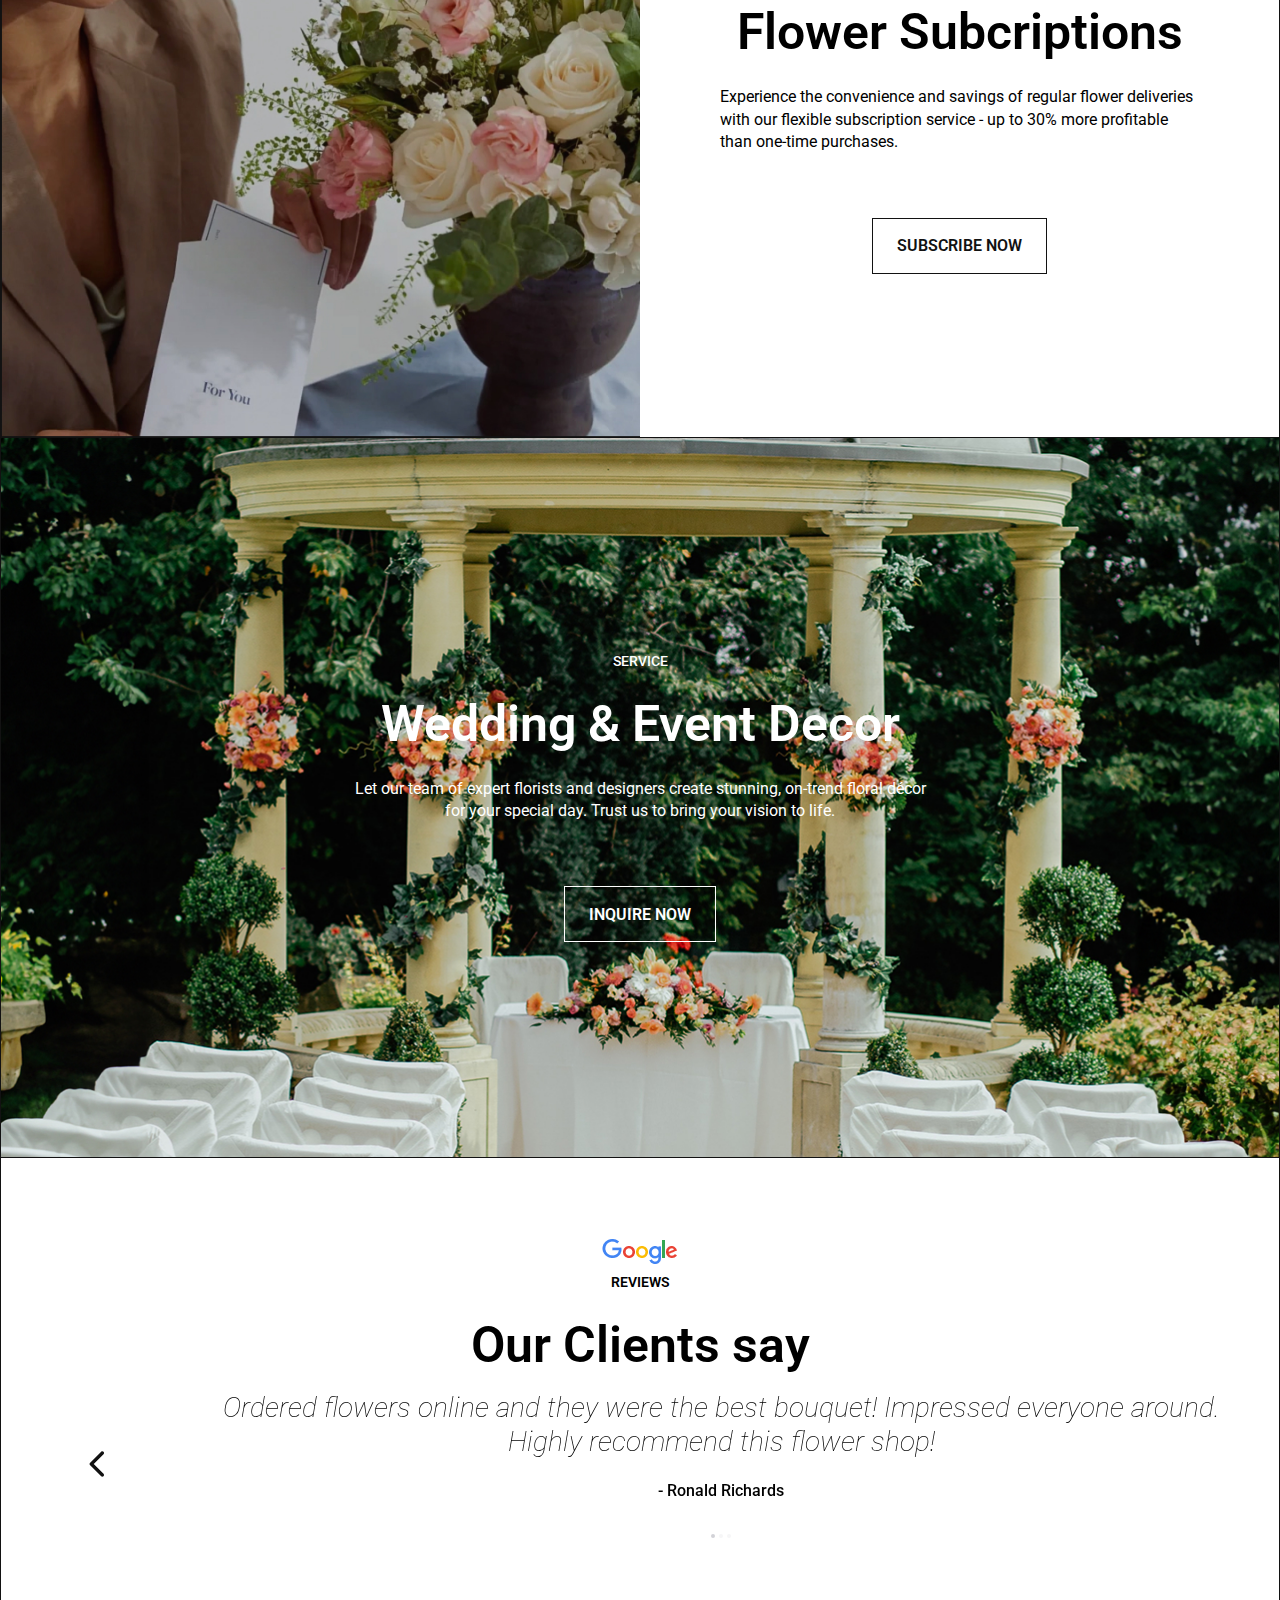
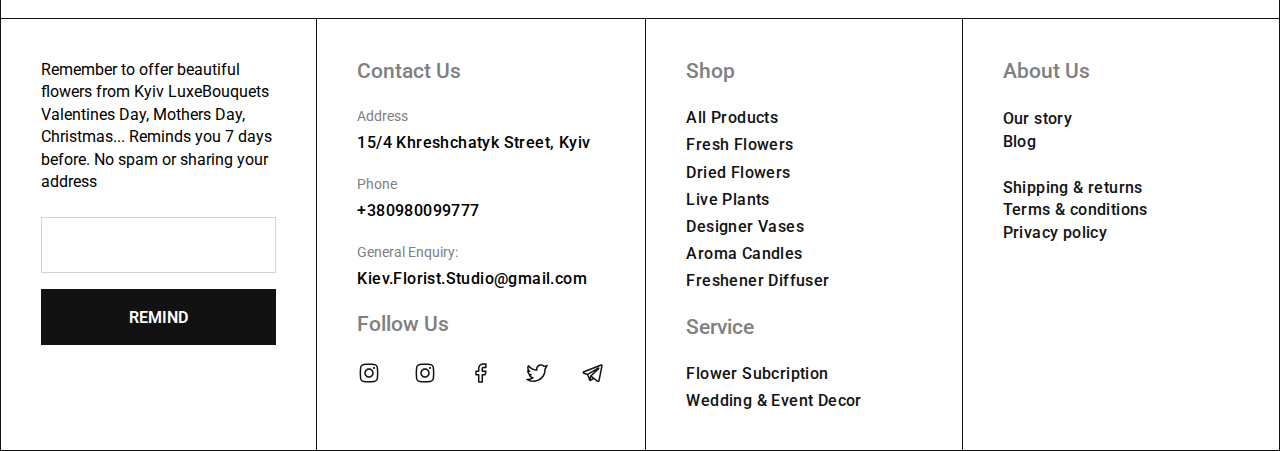
==== commit 719f5162: "footer css" ====
--- a/index.html
+++ b/index.html
@@ -251,7 +251,65 @@
       </div>
     </section>
   </main>
-  <footer></footer>
+  <footer>
+    <div class="remind">
+      <p>
+        Remember to offer beautiful flowers from Kyiv LuxeBouquets Valentines Day, Mothers Day, Christmas... Reminds you 7 days before. No spam or sharing your address
+      </p>
+      <form action="#">
+        <input type="email">
+        <button class="button invert effect_3d">Remind</button>
+      </form>
+    </div>
+    <div class="contact_us">
+      <h4 class="h4">Contact Us</h4>
+      <dl>
+        <dt>Address</dt>
+        <dd>15/4 Khreshchatyk Street, Kyiv </dd>
+        <dt>Phone</dt>
+        <dd>+380980099777</dd>
+        <dt>General Enquiry:</dt>
+        <dd>Kiev.Florist.Studio@gmail.com</dd>
+      </dl>
+      <h4 class="h4">Follow Us</h4>
+      <ul>
+        <li><a href=""><img src="images/icon_instagram.svg" alt=""></a></li>
+        <li><a href=""><img src="images/icon_instagram.svg" alt=""></a></li>
+        <li><a href=""><img src="images/icon_facebook.svg" alt=""></a></li>
+        <li><a href=""><img src="images/icon_twitter.svg" alt=""></a></li>
+        <li><a href=""><img src="images/icon_telegram.svg" alt=""></a></li>
+      </ul>
+    </div>
+    <div class="shop">
+      <h4 class="h4">Shop</h4>
+      <ul>
+        <li><a href="">All Products</a></li>
+        <li><a href="">Fresh Flowers</a></li>
+        <li><a href="">Dried Flowers</a></li>
+        <li><a href="">Live Plants</a></li>
+        <li><a href="">Designer Vases</a></li>
+        <li><a href="">Aroma Candles</a></li>
+        <li><a href="">Freshener Diffuser</a></li>
+      </ul>
+      <h4 class="h4">Service</h4>
+      <ul>
+        <li><a href="">Flower Subcription</a></li>
+        <li><a href="">Wedding & Event Decor</a></li>
+      </ul>
+    </div>
+    <div class="about_us">
+      <h4 class="h4">About Us</h4>
+      <ul>
+        <li><a href="">Our story</a></li>
+        <li><a href="">Blog</a></li>
+      </ul>
+      <ul>
+        <li><a href="">Shipping &amp; returns</a></li>
+        <li><a href="">Terms &amp; conditions</a></li>
+        <li><a href="">Privacy policy</a></li>
+      </ul>
+    </div>
+  </footer>
 
   <script src="https://code.jquery.com/jquery-3.7.1.min.js" integrity="sha256-/JqT3SQfawRcv/BIHPThkBvs0OEvtFFmqPF/lYI/Cxo=" crossorigin="anonymous"></script>
   <script src="js/common.js"></script>
--- a/css/main.css
+++ b/css/main.css
@@ -265,4 +265,70 @@
   }
   .review_slides .swiper-pagination-bullet-active{
     background: var(--Gray, #808080);
-  }+  }
+
+  footer{
+    display: grid;
+    grid-template-columns: 1fr 1fr 1fr 1fr;
+  }
+  footer> div{
+    padding: 40px;
+    display: flex;
+    flex-direction: column;
+    gap:24px;
+    border-right:1px solid var(--Black, #121212);
+  }
+  footer> div:last-child{
+    border-right:none;
+  }
+  footer .h4{
+    color: var(--Gray, #808080);
+    font-family: Roboto;
+    font-size: 21px;
+    font-weight: 500;
+    line-height: 120%; /* 25.2px */
+  }
+
+footer .remind input{
+  display: flex;
+  width: 100%;
+  height: 56px;
+  padding: 16px;
+  align-items: center;
+  margin-bottom: 16px;
+  border: 1px solid var(--Light-gray, #D2D2D7);
+  background: var(--White, #FFF);
+}
+footer .remind button{
+  width: 100%;
+}
+
+footer .contact_us dt{
+  color: var(--Gray, #808080);
+  font-size: 14px;
+  line-height: 120%; /* 16.8px */
+  margin-bottom: 8px;
+}
+footer .contact_us dd{
+  font-weight: 500;
+  line-height: 120%; /* 19.2px */
+  letter-spacing: 0.4px;
+}
+footer .contact_us dt ~ dt{
+  margin-top: 24px;
+}
+footer .contact_us ul{
+  display: flex;
+  gap:32px;  
+}
+footer .shop ul, footer.about_us ul{
+  display: flex;
+  flex-direction: column;
+  gap:8px;
+}
+footer .shop ul, footer .about_us ul a{
+  color: var(--Black, #121212);
+  font-weight: 500;
+  line-height: 120%; /* 19.2px */
+  letter-spacing: 0.4px;  
+}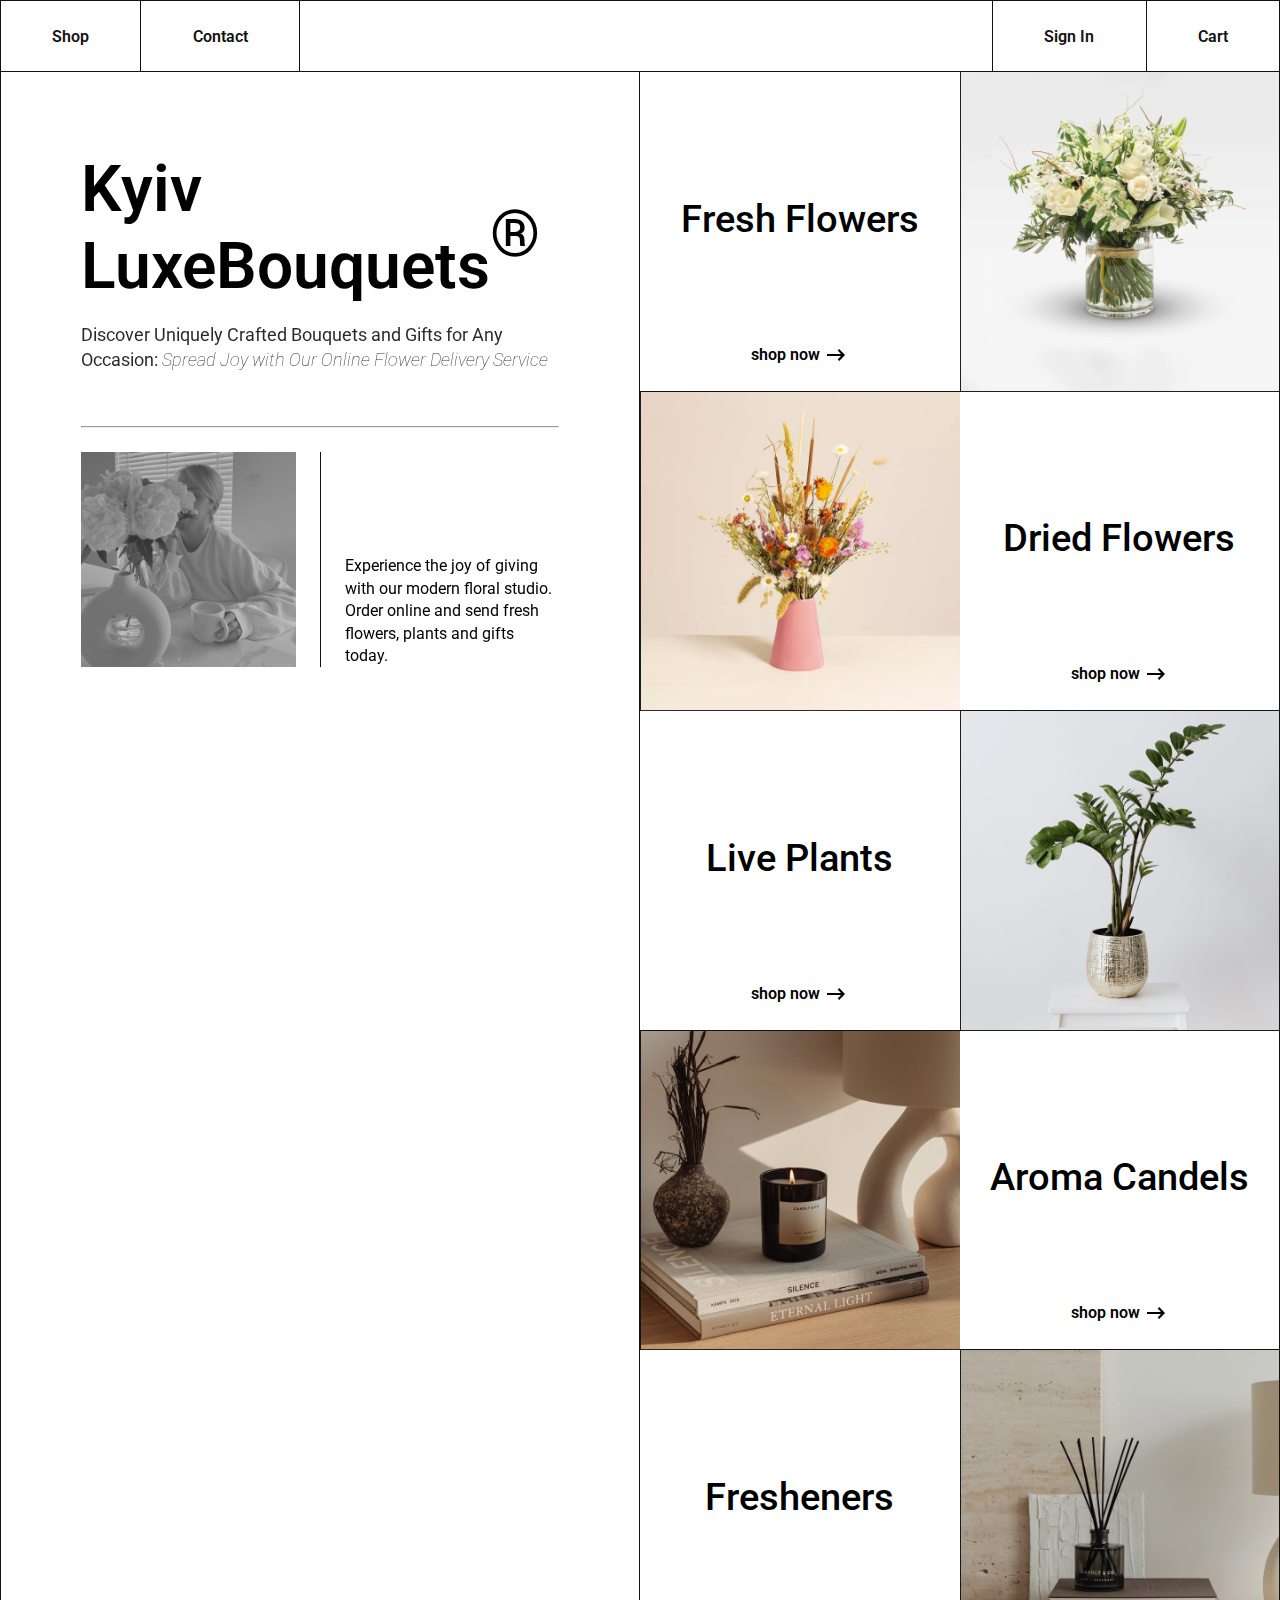
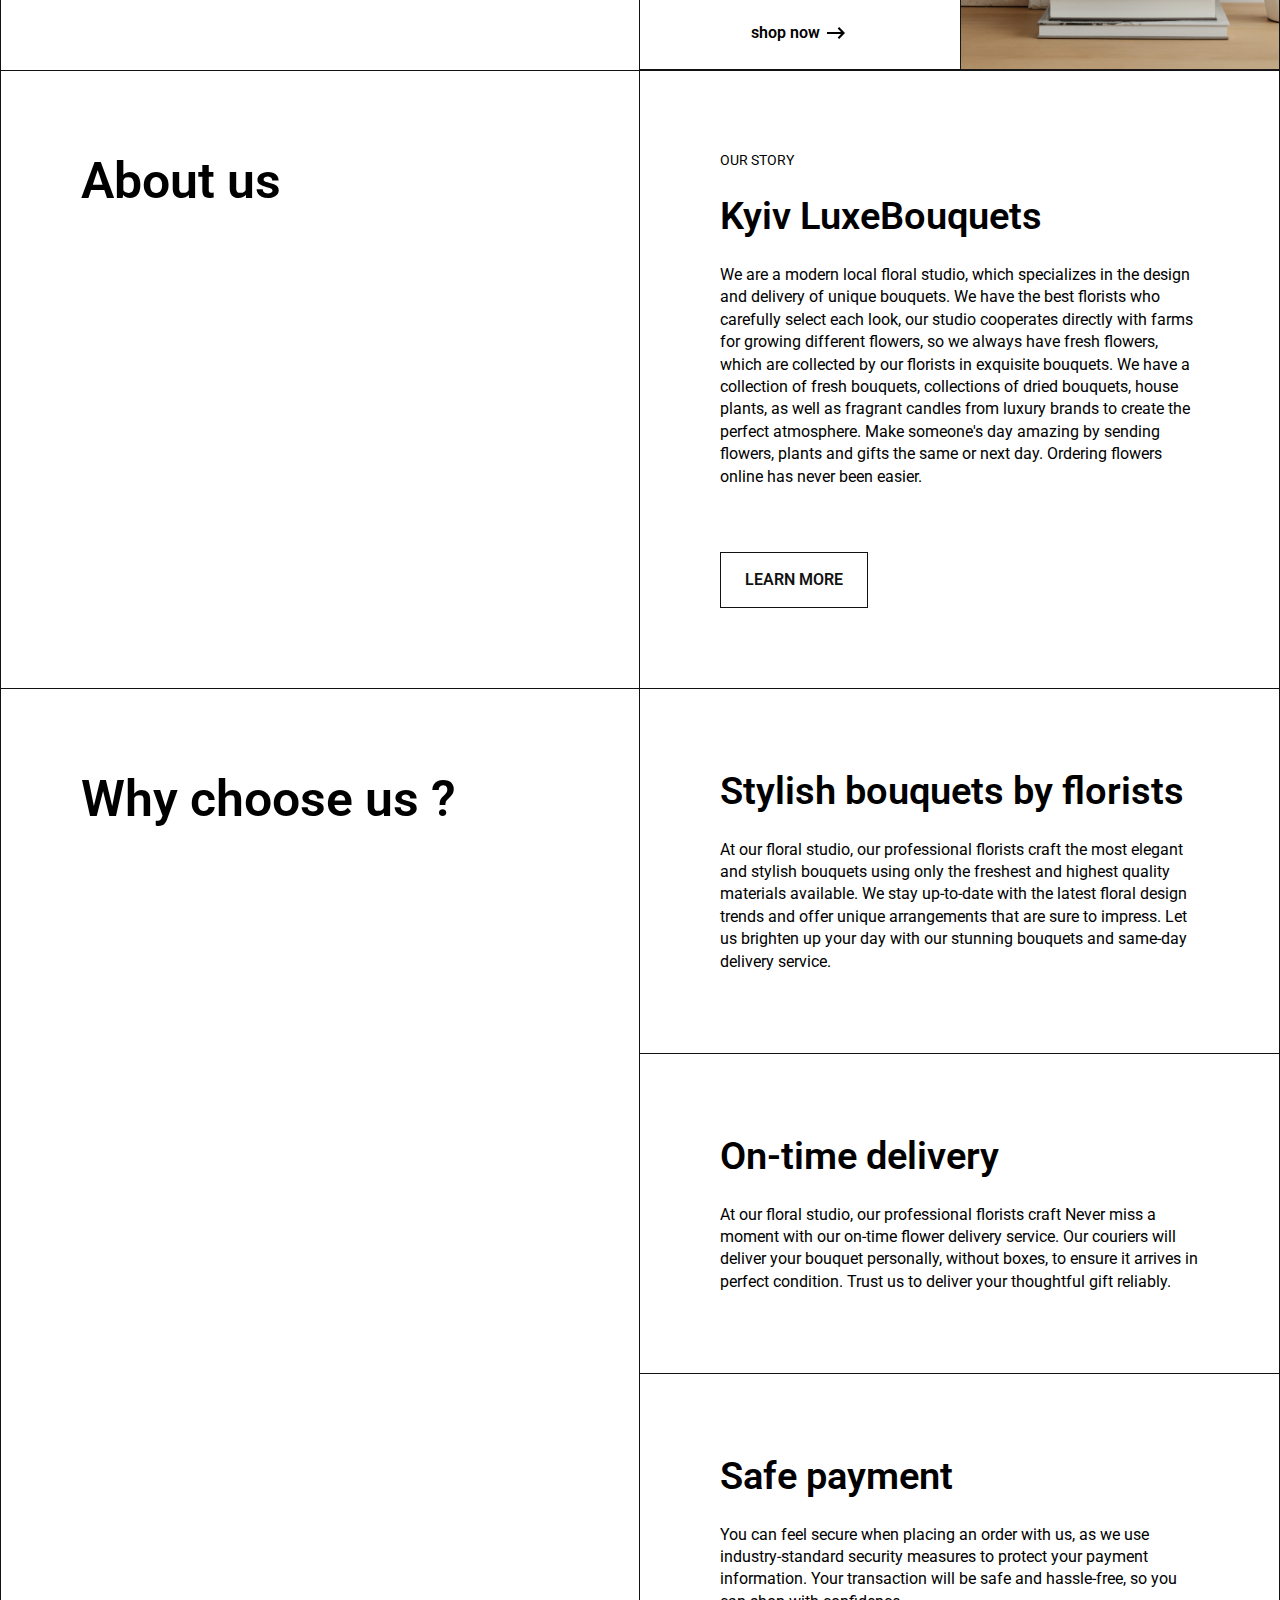
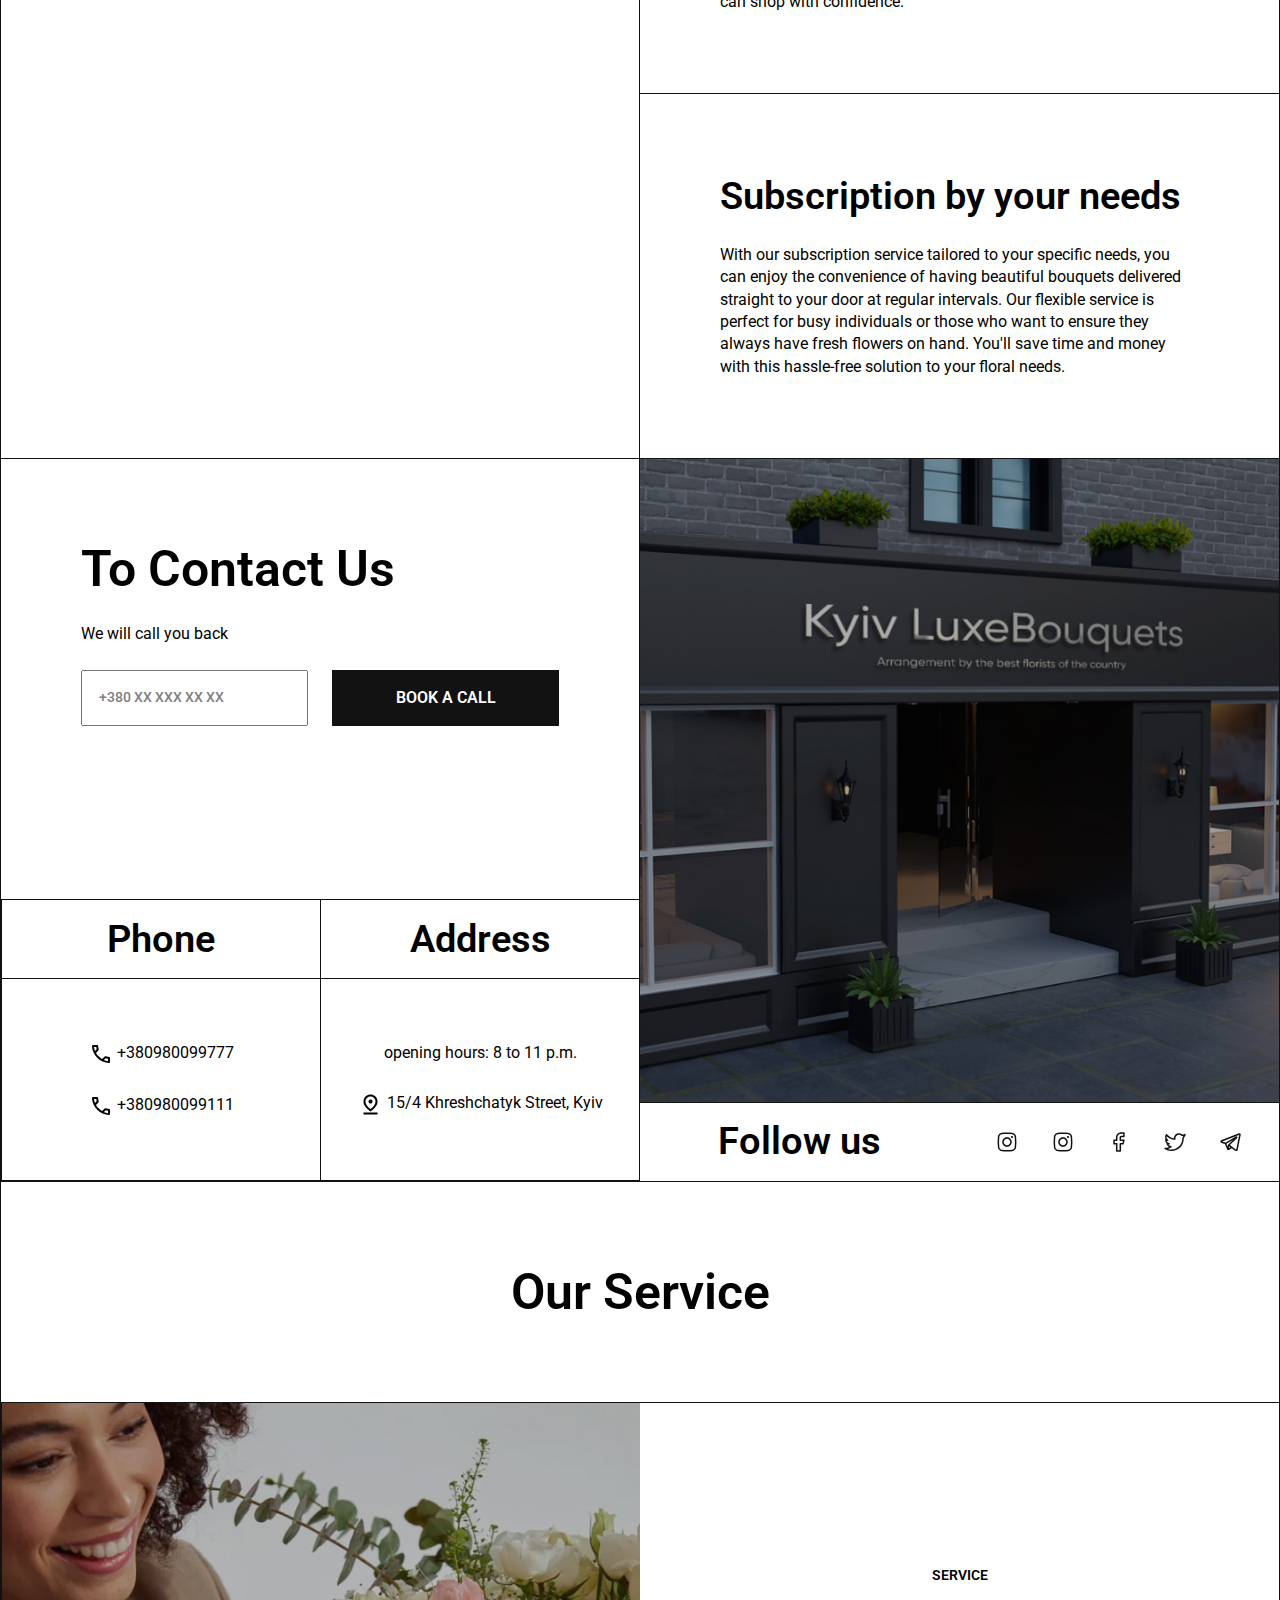
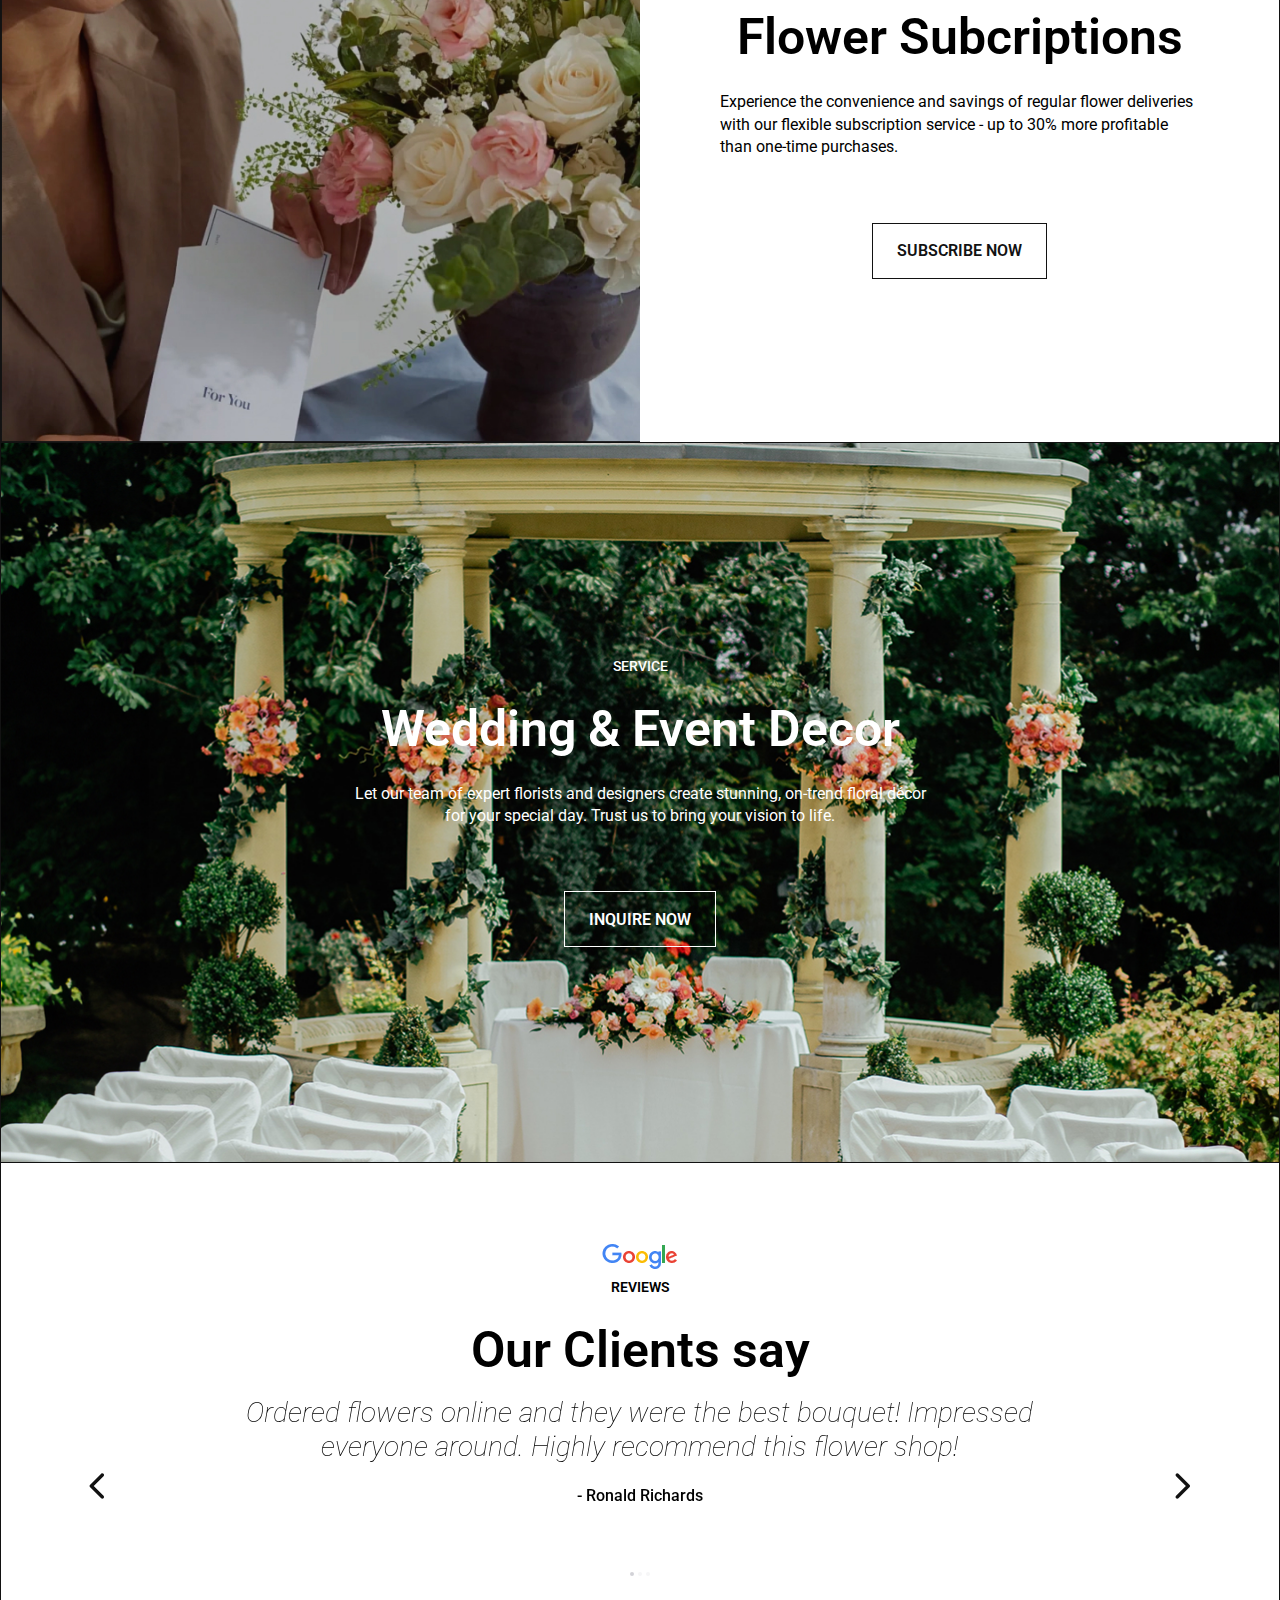
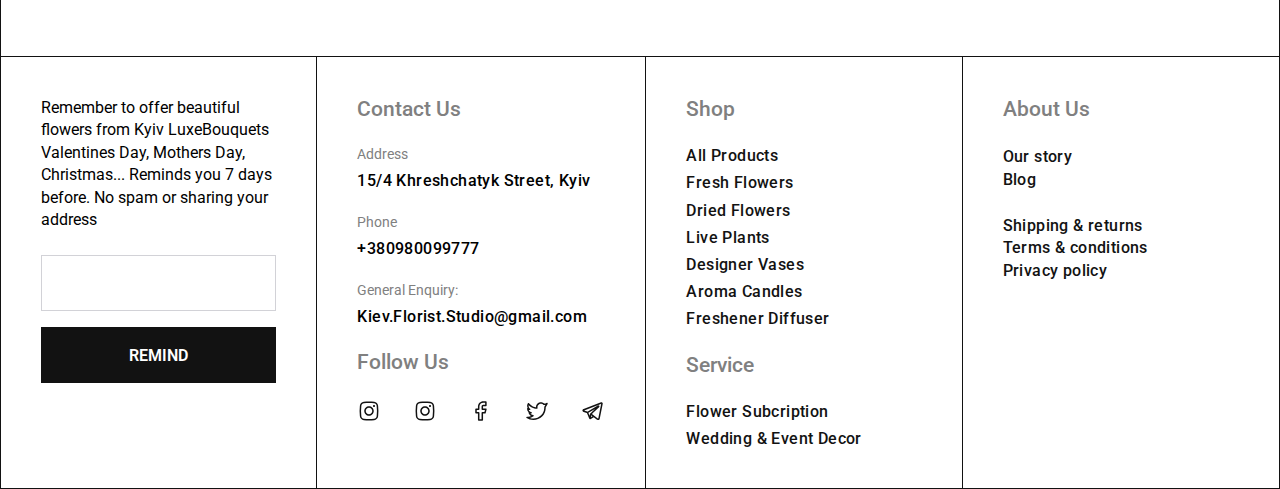
==== commit 25fcd166: "태블릿 구간 레이아웃" ====
--- a/index.html
+++ b/index.html
@@ -1,17 +1,17 @@
 <!DOCTYPE html>
 <html lang="en">
+
 <head>
   <meta charset="UTF-8">
   <meta name="viewport" content="width=device-width, initial-scale=1.0">
   <title>Flower Delivery</title>
-  <link
-    rel="stylesheet"
-    href="https://cdn.jsdelivr.net/npm/swiper@11/swiper-bundle.min.css"
-  />
+  <link rel="stylesheet" href="https://cdn.jsdelivr.net/npm/swiper@11/swiper-bundle.min.css" />
   <link rel="stylesheet" href="css/common.css">
   <link rel="stylesheet" href="css/main.css">
+  <link rel="stylesheet" href="css/responsive.css">
   <script src="https://cdn.jsdelivr.net/npm/swiper@11/swiper-bundle.min.js"></script>
 </head>
+
 <body>
   <header>
     <nav class="d_flex jcsb">
@@ -21,23 +21,64 @@
       </ul>
       <ul class="nav_right d_flex">
         <li><a href="#" class="button effect_3d">sign in</a></li>
-        <li><a href="#" class="button effect_3d">cart</a></li>
+        <li><a href="#" class="button effect_3d" id="cart">cart</a></li>
       </ul>
     </nav>
   </header>
+  <aside id="shopping_cart">
+    <header>
+      <h2>Shopping Cart</h2>
+      <button class="close">
+        <svg width="13" height="13" viewBox="0 0 13 13" fill="none" xmlns="http://www.w3.org/2000/svg">
+          <path
+            d="M1.02632 13L0 11.9737L5.47368 6.5L0 1.02632L1.02632 0L6.5 5.47368L11.9737 0L13 1.02632L7.52632 6.5L13 11.9737L11.9737 13L6.5 7.52632L1.02632 13Z"
+            fill="#121212" />
+        </svg>
+      </button>
+    </header>
+    <form action="#" class="content" method="POST">
+      <ul class="carts">
+        <li class="cart_item">
+          <img src="images/cart_item_01.jpg" alt="">
+          <div class="info">
+            <h3>Rosy Delight</h3>
+            <h4>Quantity (1)</h4>
+            <p class="price">$100</p>
+          </div>
+          <button class="remove">Remove</button>
+        </li>
+      </ul>
+      <div class="subtotal">
+        <h3>Subtotal</h3>
+        <h4>$100.00</h4>
+      </div>
+      <div class="message">
+        <p>Gift Message</p>
+      </div>
+      <div class="shipping_info">
+        <p>
+          Shipping & taxes calculated at checkout<br />
+          Free standard shipping within Kyiv
+        </p>
+      </div>
+      <button class="button invert effect_3d">check out</button>
+    </form>
+  </aside>
   <main>
     <section class="hero grid">
       <h2 class="hidden">Hero Section</h2>
       <div class="column_left p80">
         <div class="content sticky">
           <div class="header">
-            <h1 class="h1">Kyiv<br/>LuxeBouquets<sup>&reg;</sup></h1>
-            <p>Discover Uniquely Crafted Bouquets and Gifts for Any Occasion: <span class="subtitle">Spread Joy with Our Online Flower Delivery Service</span></p>
+            <h1 class="h1">Kyiv<br />LuxeBouquets<sup>&reg;</sup></h1>
+            <p>Discover Uniquely Crafted Bouquets and Gifts for Any Occasion: <span class="subtitle">Spread Joy with Our
+                Online Flower Delivery Service</span></p>
           </div>
           <hr>
           <figure class="description">
             <img src="images/deco_hero.jpg" alt="deco">
-            <figcaption>Experience the joy of giving with our modern floral studio. Order online and send fresh flowers, plants and gifts today.</figcaption>
+            <figcaption>Experience the joy of giving with our modern floral studio. Order online and send fresh flowers,
+              plants and gifts today.</figcaption>
           </figure>
         </div>
       </div>
@@ -87,53 +128,67 @@
             <div class="img_wrap">
               <img src="images/card_item_freshener.jpg" alt="fresh_flower">
             </div>
-          </li>         
-          
+          </li>
+
         </ul>
       </div>
     </section>
     <section class="about_us grid">
       <div class="column_left p80">
-        <h2 class="h2">About us</h2>        
+        <h2 class="h2">About us</h2>
       </div>
       <div class="column_right p80">
         <h3>our story</h3>
         <h2 class="h3">Kyiv LuxeBouquets</h2>
         <p>
-          We are a modern local floral studio, which specializes in the design and delivery of unique bouquets. We have the best florists who carefully select each look, our studio cooperates directly with farms for growing different flowers, so we always have fresh flowers, which are collected by our florists in exquisite bouquets. We have a collection of fresh bouquets, collections of dried bouquets, house plants, as well as fragrant candles from luxury brands to create the perfect atmosphere. Make someone's day amazing by sending flowers, plants and gifts the same or next day. Ordering flowers online has never been easier.
+          We are a modern local floral studio, which specializes in the design and delivery of unique bouquets. We have
+          the best florists who carefully select each look, our studio cooperates directly with farms for growing
+          different flowers, so we always have fresh flowers, which are collected by our florists in exquisite bouquets.
+          We have a collection of fresh bouquets, collections of dried bouquets, house plants, as well as fragrant
+          candles from luxury brands to create the perfect atmosphere. Make someone's day amazing by sending flowers,
+          plants and gifts the same or next day. Ordering flowers online has never been easier.
         </p>
         <a href="" class="button effect_3d">Learn More</a>
       </div>
     </section>
     <section class="benefits grid">
       <div class="column_left p80">
-        <h2 class="h2 sticky">Why choose us ?</h2>        
+        <h2 class="h2 sticky">Why choose us ?</h2>
       </div>
       <div class="column_right">
         <div class="p80">
           <h2 class="h3">Stylish bouquets by florists</h2>
           <p>
-            At our floral studio, our professional florists craft the most elegant and stylish bouquets using only the freshest and highest quality materials available. We stay up-to-date with the latest floral design trends and offer unique arrangements that are sure to impress. Let us brighten up your day with our stunning bouquets and same-day delivery service.
-          </p>
-        </div>  
+            At our floral studio, our professional florists craft the most elegant and stylish bouquets using only the
+            freshest and highest quality materials available. We stay up-to-date with the latest floral design trends
+            and offer unique arrangements that are sure to impress. Let us brighten up your day with our stunning
+            bouquets and same-day delivery service.
+          </p>
+        </div>
         <div class="p80">
           <h2 class="h3">On-time delivery</h2>
           <p>
-            At our floral studio, our professional florists craft Never miss a moment with our on-time flower delivery service. Our couriers will deliver your bouquet personally, without boxes, to ensure it arrives in perfect condition. Trust us to deliver your thoughtful gift reliably.
-          </p>
-        </div>  
+            At our floral studio, our professional florists craft Never miss a moment with our on-time flower delivery
+            service. Our couriers will deliver your bouquet personally, without boxes, to ensure it arrives in perfect
+            condition. Trust us to deliver your thoughtful gift reliably.
+          </p>
+        </div>
         <div class="p80">
           <h2 class="h3">Safe payment</h2>
           <p>
-            You can feel secure when placing an order with us, as we use industry-standard security measures to protect your payment information. Your transaction will be safe and hassle-free, so you can shop with confidence.
-          </p>
-        </div>  
+            You can feel secure when placing an order with us, as we use industry-standard security measures to protect
+            your payment information. Your transaction will be safe and hassle-free, so you can shop with confidence.
+          </p>
+        </div>
         <div class="p80">
           <h2 class="h3">Subscription by your needs</h2>
           <p>
-            With our subscription service tailored to your specific needs, you can enjoy the convenience of having beautiful bouquets delivered straight to your door at regular intervals. Our flexible service is perfect for busy individuals or those who want to ensure they always have fresh flowers on hand. You'll save time and money with this hassle-free solution to your floral needs.
-          </p>
-        </div>  
+            With our subscription service tailored to your specific needs, you can enjoy the convenience of having
+            beautiful bouquets delivered straight to your door at regular intervals. Our flexible service is perfect for
+            busy individuals or those who want to ensure they always have fresh flowers on hand. You'll save time and
+            money with this hassle-free solution to your floral needs.
+          </p>
+        </div>
       </div>
     </section>
     <section class="contact grid">
@@ -146,7 +201,7 @@
             <input type="tel" placeholder="+380 XX XXX XX XX">
             <button class="button effect_3d invert">book a call</button>
           </form>
-        </div>        
+        </div>
         <div class="grid">
           <div class="phone">
             <h3 class="h3">Phone</h3>
@@ -167,9 +222,9 @@
               <p>opening hours: 8 to 11 p.m.</p>
               <p>
                 <img src="images/icon_pin.svg" alt="">
-                15/4 Khreshchatyk Street, Kyiv 
+                15/4 Khreshchatyk Street, Kyiv
               </p>
-            </div>            
+            </div>
           </div>
         </div>
       </div>
@@ -195,7 +250,8 @@
           <h3 class="h3">Service</h3>
           <h2 class="h2">Flower Subcriptions</h2>
           <p>
-            Experience the convenience and savings of regular flower deliveries with our flexible subscription service - up to 30% more profitable than one-time purchases.
+            Experience the convenience and savings of regular flower deliveries with our flexible subscription service -
+            up to 30% more profitable than one-time purchases.
           </p>
           <a href="" class="button effect_3d">Subscribe Now</a>
         </div>
@@ -206,7 +262,8 @@
         <h3 class="h3">service</h3>
         <h2 class="h2">Wedding & Event Decor</h2>
         <p>
-          Let our team of expert florists and designers create stunning, on-trend floral décor for your special day. Trust us to bring your vision to life.
+          Let our team of expert florists and designers create stunning, on-trend floral décor for your special day.
+          Trust us to bring your vision to life.
         </p>
         <a href="" class="button effect_3d">Inquire Now</a>
       </div>
@@ -223,19 +280,22 @@
           <!-- Slides -->
           <div class="swiper-slide">
             <blockquote>
-              Ordered flowers online and they were the best bouquet! Impressed everyone around. Highly recommend this flower shop!
+              Ordered flowers online and they were the best bouquet! Impressed everyone around. Highly recommend this
+              flower shop!
               <small>- Ronald Richards</small>
             </blockquote>
           </div>
           <div class="swiper-slide">
             <blockquote>
-              Ordered flowers online and they were the best bouquet! Impressed everyone around. Highly recommend this flower shop!
+              Ordered flowers online and they were the best bouquet! Impressed everyone around. Highly recommend this
+              flower shop!
               <small>- Ronald Richards</small>
             </blockquote>
           </div>
           <div class="swiper-slide">
             <blockquote>
-              Ordered flowers online and they were the best bouquet! Impressed everyone around. Highly recommend this flower shop!
+              Ordered flowers online and they were the best bouquet! Impressed everyone around. Highly recommend this
+              flower shop!
               <small>- Ronald Richards</small>
             </blockquote>
           </div>
@@ -254,7 +314,8 @@
   <footer>
     <div class="remind">
       <p>
-        Remember to offer beautiful flowers from Kyiv LuxeBouquets Valentines Day, Mothers Day, Christmas... Reminds you 7 days before. No spam or sharing your address
+        Remember to offer beautiful flowers from Kyiv LuxeBouquets Valentines Day, Mothers Day, Christmas... Reminds you
+        7 days before. No spam or sharing your address
       </p>
       <form action="#">
         <input type="email">
@@ -311,8 +372,10 @@
     </div>
   </footer>
 
-  <script src="https://code.jquery.com/jquery-3.7.1.min.js" integrity="sha256-/JqT3SQfawRcv/BIHPThkBvs0OEvtFFmqPF/lYI/Cxo=" crossorigin="anonymous"></script>
+  <script src="https://code.jquery.com/jquery-3.7.1.min.js"
+    integrity="sha256-/JqT3SQfawRcv/BIHPThkBvs0OEvtFFmqPF/lYI/Cxo=" crossorigin="anonymous"></script>
   <script src="js/common.js"></script>
   <script src="js/main.js"></script>
 </body>
+
 </html>--- a/css/main.css
+++ b/css/main.css
@@ -1,176 +1,208 @@
-.products img{
+.products img {
   width: 100%;
 }
 
-.hero .header{
+.hero .header {
   margin-bottom: 54px;
 }
-.hero .header .h1{
+
+.hero .header .h1 {
   font-size: 67px;
   font-weight: 600;
-  line-height: 120%; /* 80.4px */
+  line-height: 120%;
+  /* 80.4px */
   margin-bottom: 16px;
 }
-.hero .header p{
+
+.hero .header p {
   color: var(--black-brightness-90, rgba(18, 18, 18, 0.90));
   font-size: 18px;
-  line-height: 140%; /* 25.2px */
-}
-.hero .header .subtitle{
+  line-height: 140%;
+  /* 25.2px */
+}
+
+.hero .header .subtitle {
   font-style: italic;
   font-weight: 100;
   line-height: 140%;
 }
-.hero .description{
+
+.hero .description {
   display: flex;
   padding-top: 24px;
-  
-}
-.hero .description > *{
-  flex:1;
-}
-.hero .description img{
+
+}
+
+.hero .description>* {
+  flex: 1;
+}
+
+.hero .description img {
   width: 50%;
   padding-right: 24px;
 }
-.hero .description figcaption{
+
+.hero .description figcaption {
   padding-left: 24px;
   border-left: 1px solid var(--Black, #121212);
   display: flex;
   align-items: flex-end;
 }
 
-.products .desc{
+.products .desc {
   padding: 24px;
   display: flex;
   flex-direction: column;
   align-items: center;
-  border-bottom:1px solid var(--Black, #121212);
-}
-.products .desc h3{
-  flex:1;
+  border-bottom: 1px solid var(--Black, #121212);
+}
+
+.products .desc h3 {
+  flex: 1;
   display: flex;
   align-items: center;
   font-size: 38px;
   font-weight: 500;
-  line-height: 120%; /* 45.6px */
-}
-.products .desc .link{
+  line-height: 120%;
+  /* 45.6px */
+}
+
+.products .desc .link {
   display: flex;
   white-space: nowrap;
-  gap:4px;
+  gap: 4px;
   font-weight: 600;
 }
-.products li:nth-child(2n) .img_wrap{
-  order:-1;
-}
-.about_us .column_right{
-  display: flex;
-  flex-direction: column;
-  gap:24px;
+
+.products li:nth-child(2n) .img_wrap {
+  order: -1;
+}
+
+.about_us .column_right {
+  display: flex;
+  flex-direction: column;
+  gap: 24px;
   align-items: flex-start;
 }
-.about_us .column_right h3{
+
+.about_us .column_right h3 {
   font-size: 14px;
   text-transform: uppercase;
 }
-.about_us .column_right a{
+
+.about_us .column_right a {
   margin-top: 40px;
 }
 
-.benefits .column_right > div{
-  display: flex;
-  flex-direction: column;
-  gap:24px;  
-}
-.benefits .column_right > div + div{
+.benefits .column_right>div {
+  display: flex;
+  flex-direction: column;
+  gap: 24px;
+}
+
+.benefits .column_right>div+div {
   border-top: 1px solid var(--Black, #121212);
 }
 
-.contact .column_left{
+.contact .column_left {
   display: flex;
   flex-direction: column;
   justify-content: space-between;
 }
-.contact .column_left .p80{
-  display: flex;
-  flex-direction: column;
-  gap:24px;
-}
-.contact .column_left form{
-  grid-gap:24px;
-}
-.contact .column_left form input{
+
+.contact .column_left .p80 {
+  display: flex;
+  flex-direction: column;
+  gap: 24px;
+}
+
+.contact .column_left form {
+  grid-gap: 24px;
+}
+
+.contact .column_left form input {
   font-size: 14px;
   font-style: normal;
   font-weight: 500;
-  line-height: 120%; /* 16.8px */
+  line-height: 120%;
+  /* 16.8px */
   padding: 16px;
 }
-.contact .column_left form input::placeholder{
+
+.contact .column_left form input::placeholder {
   color: var(--Gray, #808080);
 }
-.contact .column_left .grid >div{
+
+.contact .column_left .grid>div {
   height: 282px;
   display: flex;
   flex-direction: column;
   text-align: center;
-  border:1px solid var(--Black, #121212);
+  border: 1px solid var(--Black, #121212);
   border-right: none;
 }
-.contact .column_left .grid h3{
+
+.contact .column_left .grid h3 {
   line-height: 78px;
   border-bottom: 1px solid var(--Black, #121212);
 }
-.contact .column_left .grid .content{
-  flex:1;
+
+.contact .column_left .grid .content {
+  flex: 1;
   display: flex;
   flex-direction: column;
   align-items: center;
   justify-content: center;
   gap: 28px;
 }
-.contact .column_right > img{
+
+.contact .column_right>img {
   height: 644px;
   width: 100%;
   object-fit: cover;
 }
-.contact .column_right .grid{
+
+.contact .column_right .grid {
   height: 78px;
 }
-.contact .column_right .grid h3{
-  display: flex;
-  justify-content: center;  
-  align-items: center;
-}
-.contact .column_right ul{
+
+.contact .column_right .grid h3 {
   display: flex;
   justify-content: center;
-  align-items: center; 
-  gap:32px;
-}
-
-.service > .h2{
+  align-items: center;
+}
+
+.contact .column_right ul {
+  display: flex;
+  justify-content: center;
+  align-items: center;
+  gap: 32px;
+}
+
+.service>.h2 {
   text-align: center;
-  border-bottom:1px solid var(--Black, #121212);
-}
-
-.service .grid img{
+  border-bottom: 1px solid var(--Black, #121212);
+}
+
+.service .grid img {
   width: 100%;
 }
-.service .grid .content{
+
+.service .grid .content {
   padding: 80px;
   display: flex;
   align-items: center;
   flex-direction: column;
   justify-content: center;
-  gap:24px;
-}
-.service .grid .content h3{
+  gap: 24px;
+}
+
+.service .grid .content h3 {
   font-size: 14px;
   text-transform: uppercase;
 }
-.service .grid .content a{
+
+.service .grid .content a {
   margin-top: 40px;
 }
 
@@ -179,117 +211,134 @@
   background: url(../images/event_bg.jpg) no-repeat center/cover;
   display: flex;
   align-items: center;
-  justify-content: center;  
-}
-.event .content{
-  width: 586px;  
-  display: flex;
-  flex-direction: column;
-  align-items: center;
-  gap:24px;
+  justify-content: center;
+}
+
+.event .content {
+  width: 586px;
+  display: flex;
+  flex-direction: column;
+  align-items: center;
+  gap: 24px;
   color: #fff;
   text-align: center;
 }
-.event .content h3{
+
+.event .content h3 {
   font-size: 14px;
   text-transform: uppercase;
   font-weight: 500;
 }
-.event .content a{
+
+.event .content a {
   margin-top: 40px;
-  border:1px solid #fff;
+  border: 1px solid #fff;
   color: #fff;
 }
-.review h3{
+
+.review h3 {
   display: flex;
   flex-direction: column;
   align-items: center;
   font-size: 14px;
   text-transform: uppercase;
-  gap:8px;
-}
-.review h2{
+  gap: 8px;
+}
+
+.review h2 {
   text-align: center;
-  margin:24px 0 16px;
+  margin: 24px 0 16px;
 }
 
 .swiper {
   width: 1280px;
   height: 147px;
 }
-.review_slides button{
+
+.review_slides button {
   position: absolute;
   top: 50%;
   margin: 0;
   padding: 0;
   background: none;
-  border:none;
-  transform:translateY(-50%);
+  border: none;
+  transform: translateY(-50%);
   cursor: pointer;
   z-index: 100;
 }
-.review_slides button.left{
+
+.review_slides button.left {
   left: 0;
 }
-.review_slides button.right{
+
+.review_slides button.right {
   right: 0;
 }
-.review_slides blockquote{
-  max-width: 1168px;
+
+.review_slides blockquote {
+
   width: 80%;
-  margin:0 auto;
+  margin: 0 auto;
   font-size: 28px;
   font-style: italic;
   font-weight: 100;
   line-height: 120%;
   text-align: center;
-  }
-  .review_slides blockquote small{
-    display: block;
-    margin-top: 16px;
-    font-size: 16px;
-    font-weight: 500;
-    font-style: normal;
-  }
-  .review_slides .swiper-pagination{
-    bottom: 0;
-    display: flex;
-    gap:4px;
-    justify-content: center;
-  }
-  .review_slides .swiper-pagination span{
-    width: 4px;
-    height: 4px;
-    background: var(--Light-gray, #D2D2D7);
-    margin: 0 !important;
-  }
-  .review_slides .swiper-pagination-bullet-active{
-    background: var(--Gray, #808080);
-  }
-
-  footer{
-    display: grid;
-    grid-template-columns: 1fr 1fr 1fr 1fr;
-  }
-  footer> div{
-    padding: 40px;
-    display: flex;
-    flex-direction: column;
-    gap:24px;
-    border-right:1px solid var(--Black, #121212);
-  }
-  footer> div:last-child{
-    border-right:none;
-  }
-  footer .h4{
-    color: var(--Gray, #808080);
-    font-family: Roboto;
-    font-size: 21px;
-    font-weight: 500;
-    line-height: 120%; /* 25.2px */
-  }
-
-footer .remind input{
+}
+
+.review_slides blockquote small {
+  display: block;
+  margin-top: 16px;
+  font-size: 16px;
+  font-weight: 500;
+  font-style: normal;
+}
+
+.review_slides .swiper-pagination {
+  bottom: 0;
+  display: flex;
+  gap: 4px;
+  justify-content: center;
+}
+
+.review_slides .swiper-pagination span {
+  width: 4px;
+  height: 4px;
+  background: var(--Light-gray, #D2D2D7);
+  margin: 0 !important;
+}
+
+.review_slides .swiper-pagination-bullet-active {
+  background: var(--Gray, #808080);
+}
+
+footer {
+  display: grid;
+  grid-template-columns: 1fr 1fr 1fr 1fr;
+}
+
+footer>div {
+  padding: 40px;
+  display: flex;
+  flex-direction: column;
+  gap: 24px;
+  border-right: 1px solid var(--Black, #121212);
+}
+
+footer>div:last-child {
+  border-right: none;
+}
+
+footer .h4 {
+  color: var(--Gray, #808080);
+  font-family: Roboto;
+  font-size: 21px;
+  font-weight: 500;
+  line-height: 120%;
+  /* 25.2px */
+}
+
+footer .remind input {
   display: flex;
   width: 100%;
   height: 56px;
@@ -299,36 +348,160 @@
   border: 1px solid var(--Light-gray, #D2D2D7);
   background: var(--White, #FFF);
 }
-footer .remind button{
+
+footer .remind button {
   width: 100%;
 }
 
-footer .contact_us dt{
+footer .contact_us dt {
   color: var(--Gray, #808080);
   font-size: 14px;
-  line-height: 120%; /* 16.8px */
+  line-height: 120%;
+  /* 16.8px */
   margin-bottom: 8px;
 }
-footer .contact_us dd{
-  font-weight: 500;
-  line-height: 120%; /* 19.2px */
+
+footer .contact_us dd {
+  font-weight: 500;
+  line-height: 120%;
+  /* 19.2px */
   letter-spacing: 0.4px;
 }
-footer .contact_us dt ~ dt{
+
+footer .contact_us dt~dt {
   margin-top: 24px;
 }
-footer .contact_us ul{
-  display: flex;
-  gap:32px;  
-}
-footer .shop ul, footer.about_us ul{
-  display: flex;
-  flex-direction: column;
-  gap:8px;
-}
-footer .shop ul, footer .about_us ul a{
+
+footer .contact_us ul {
+  display: flex;
+  gap: 32px;
+}
+
+footer .shop ul,
+footer.about_us ul {
+  display: flex;
+  flex-direction: column;
+  gap: 8px;
+}
+
+footer .shop ul,
+footer .about_us ul a {
   color: var(--Black, #121212);
   font-weight: 500;
-  line-height: 120%; /* 19.2px */
-  letter-spacing: 0.4px;  
+  line-height: 120%;
+  /* 19.2px */
+  letter-spacing: 0.4px;
+}
+
+#shopping_cart {
+  position: fixed;
+  right: -50vw;
+  top: 0;
+  width: 50vw;
+  height: 100vh;
+  background: #fff;
+  border-left: 1px solid var(--Black, #121212);
+  transition: 0.5s ease-out;
+  display: flex;
+  flex-direction: column;
+}
+
+#shopping_cart form {
+  flex: 1;
+  display: flex;
+  flex-direction: column;
+}
+
+#shopping_cart form ul {
+  flex: 1;
+  padding: 40px;
+  border-bottom: 1px solid var(--Black, #121212);
+}
+
+#shopping_cart form ul li {
+  display: flex;
+  position: relative;
+  align-items: center;
+  gap: 16px;
+}
+
+#shopping_cart form ul li .remove {
+  position: absolute;
+  right: 0;
+  top: 50%;
+  transform: translateY(-50%);
+}
+
+#shopping_cart form ul li .info {
+  display: flex;
+  flex-direction: column;
+  gap: 8px;
+}
+
+#shopping_cart form ul li h3 {
+  color: var(--Black, #121212);
+  font-size: 18px;
+  font-weight: 500;
+}
+
+body.cart_active {
+  overflow: hidden;
+}
+
+body.cart_active:after {
+  position: absolute;
+  left: 0;
+  right: 0;
+  bottom: 0;
+  top: 0;
+  content: '';
+  background: var(--Blur, rgba(210, 210, 215, 0.35));
+  backdrop-filter: blur(3px);
+  z-index: 10;
+}
+
+.cart_active #shopping_cart {
+  right: 0;
+  z-index: 100;
+}
+
+#shopping_cart header {
+  padding: 26px 40px;
+  display: flex;
+  justify-content: space-between;
+  align-items: center;
+}
+
+#shopping_cart header button {
+  background: none;
+  border: none;
+  cursor: pointer;
+}
+
+#shopping_cart form .subtotal {
+  padding: 40px;
+  display: flex;
+  justify-content: space-between;
+  align-items: center;
+  border-bottom: 1px solid var(--Black, #121212);
+  font-weight: 500;
+  color: var(--Black, #121212);
+}
+
+#shopping_cart form .subtotal h3 {
+  font-size: 18px;
+}
+
+#shopping_cart form .subtotal h4 {
+  font-size: 21px;
+}
+
+#shopping_cart .message {
+  padding: 40px;
+  border-bottom: 1px solid var(--Black, #121212);
+}
+
+#shopping_cart .shipping_info {
+  padding: 40px;
+  text-align: center;
 }--- a/css/responsive.css
+++ b/css/responsive.css
@@ -0,0 +1,64 @@
+@media screen and (max-width:1340px) {
+  .hero .header .h1 {
+    font-size: 5vw;
+  }
+
+  .swiper {
+    width: 100%;
+    height: 180px;
+  }
+}
+
+@media screen and (max-width:1214px) {
+  .hero .header .h1 {
+    font-size: 4.5vw;
+  }
+}
+
+@media screen and (min-width:768px) and (max-width:967px) {
+  .hero .header .h1 {
+    font-size: 4vw;
+  }
+
+  .hero .description {
+    flex-direction: column;
+  }
+
+  .hero .description img {
+    width: 100%;
+  }
+
+  .hero .description figcaption {
+    padding-left: 0;
+    border-left: 0;
+  }
+}
+
+
+@media screen and (max-width:768px) {
+  main>.grid {
+    grid-template-columns: 1fr;
+  }
+
+  main .column_left {
+    border-bottom: 1px solid var(--black, #121212);
+  }
+
+  footer {
+    grid-template-columns: 1fr 1fr;
+  }
+
+  footer div:nth-child(1),
+  footer div:nth-child(2) {
+    border-bottom: 1px solid var(--black, #121212);
+  }
+
+  .review_slides blockquote {
+    width: 100%;
+  }
+
+  .review_slides button {
+    display: none;
+  }
+
+}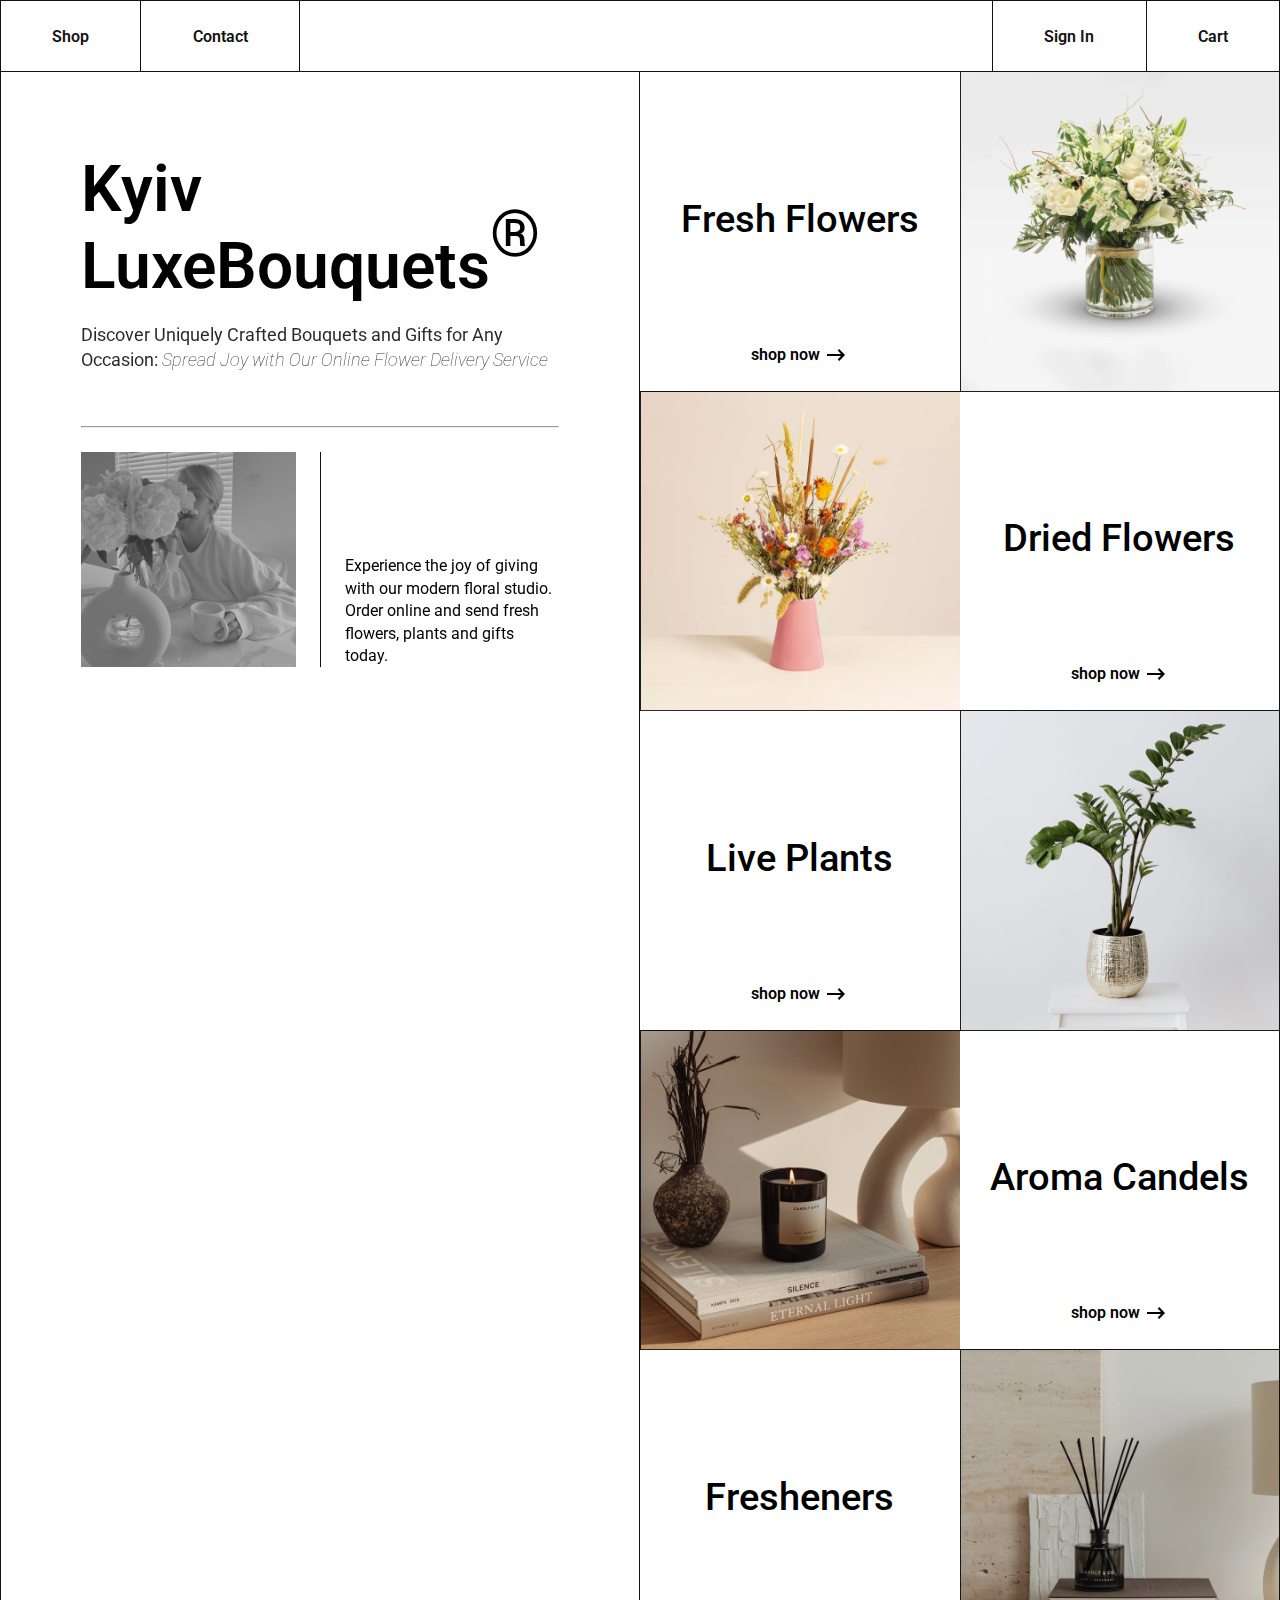
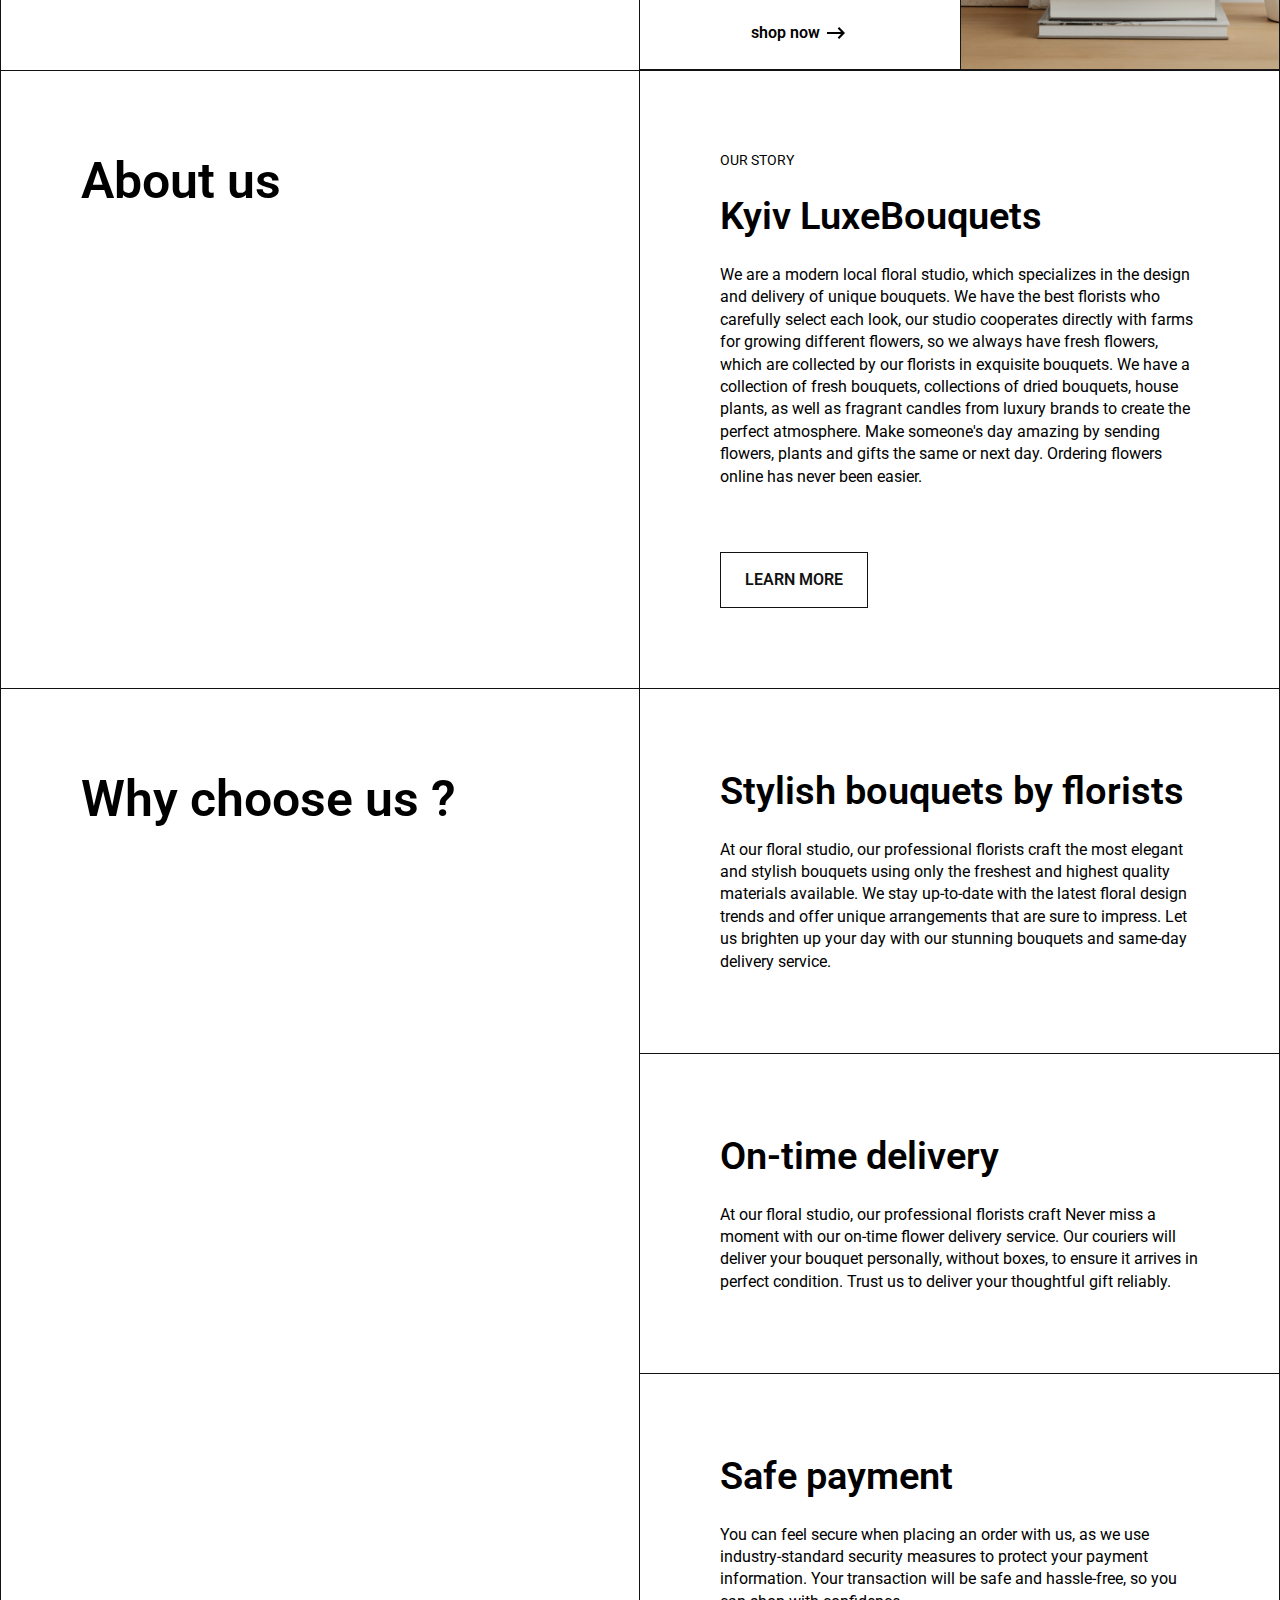
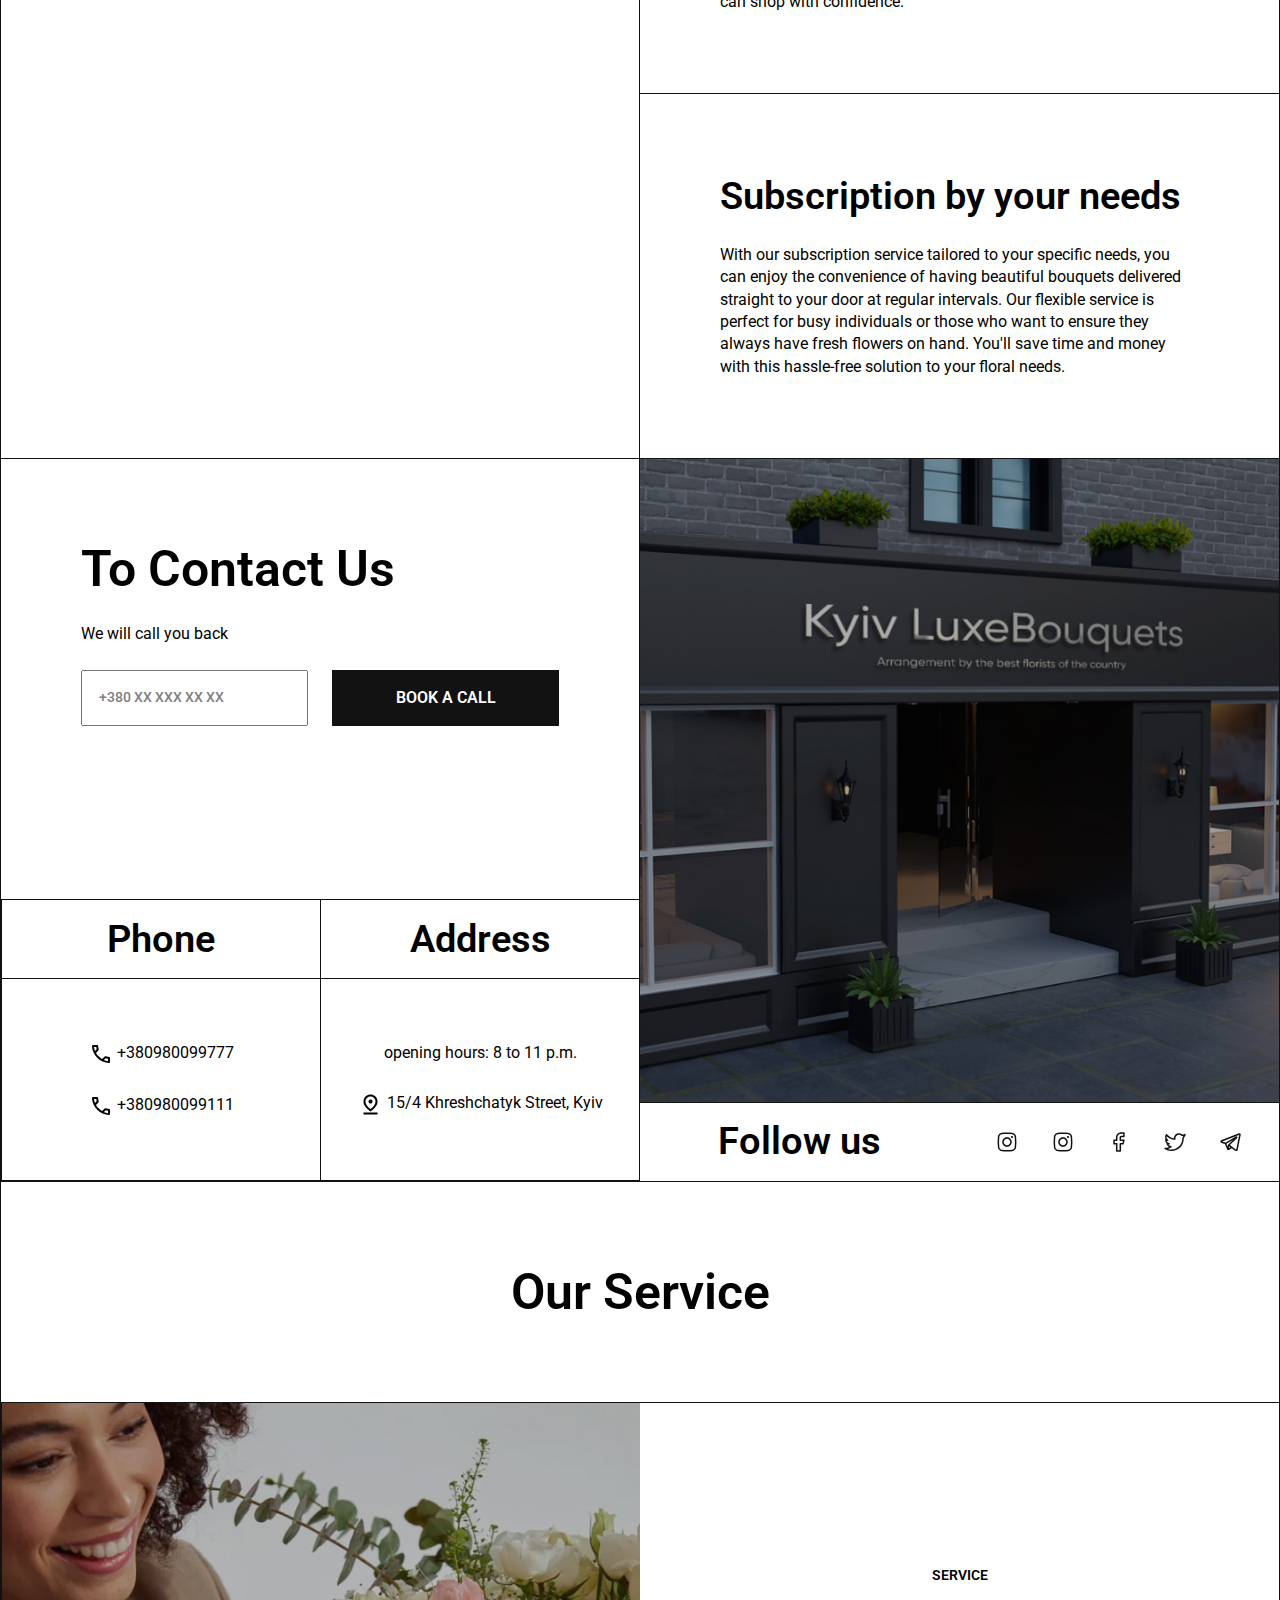
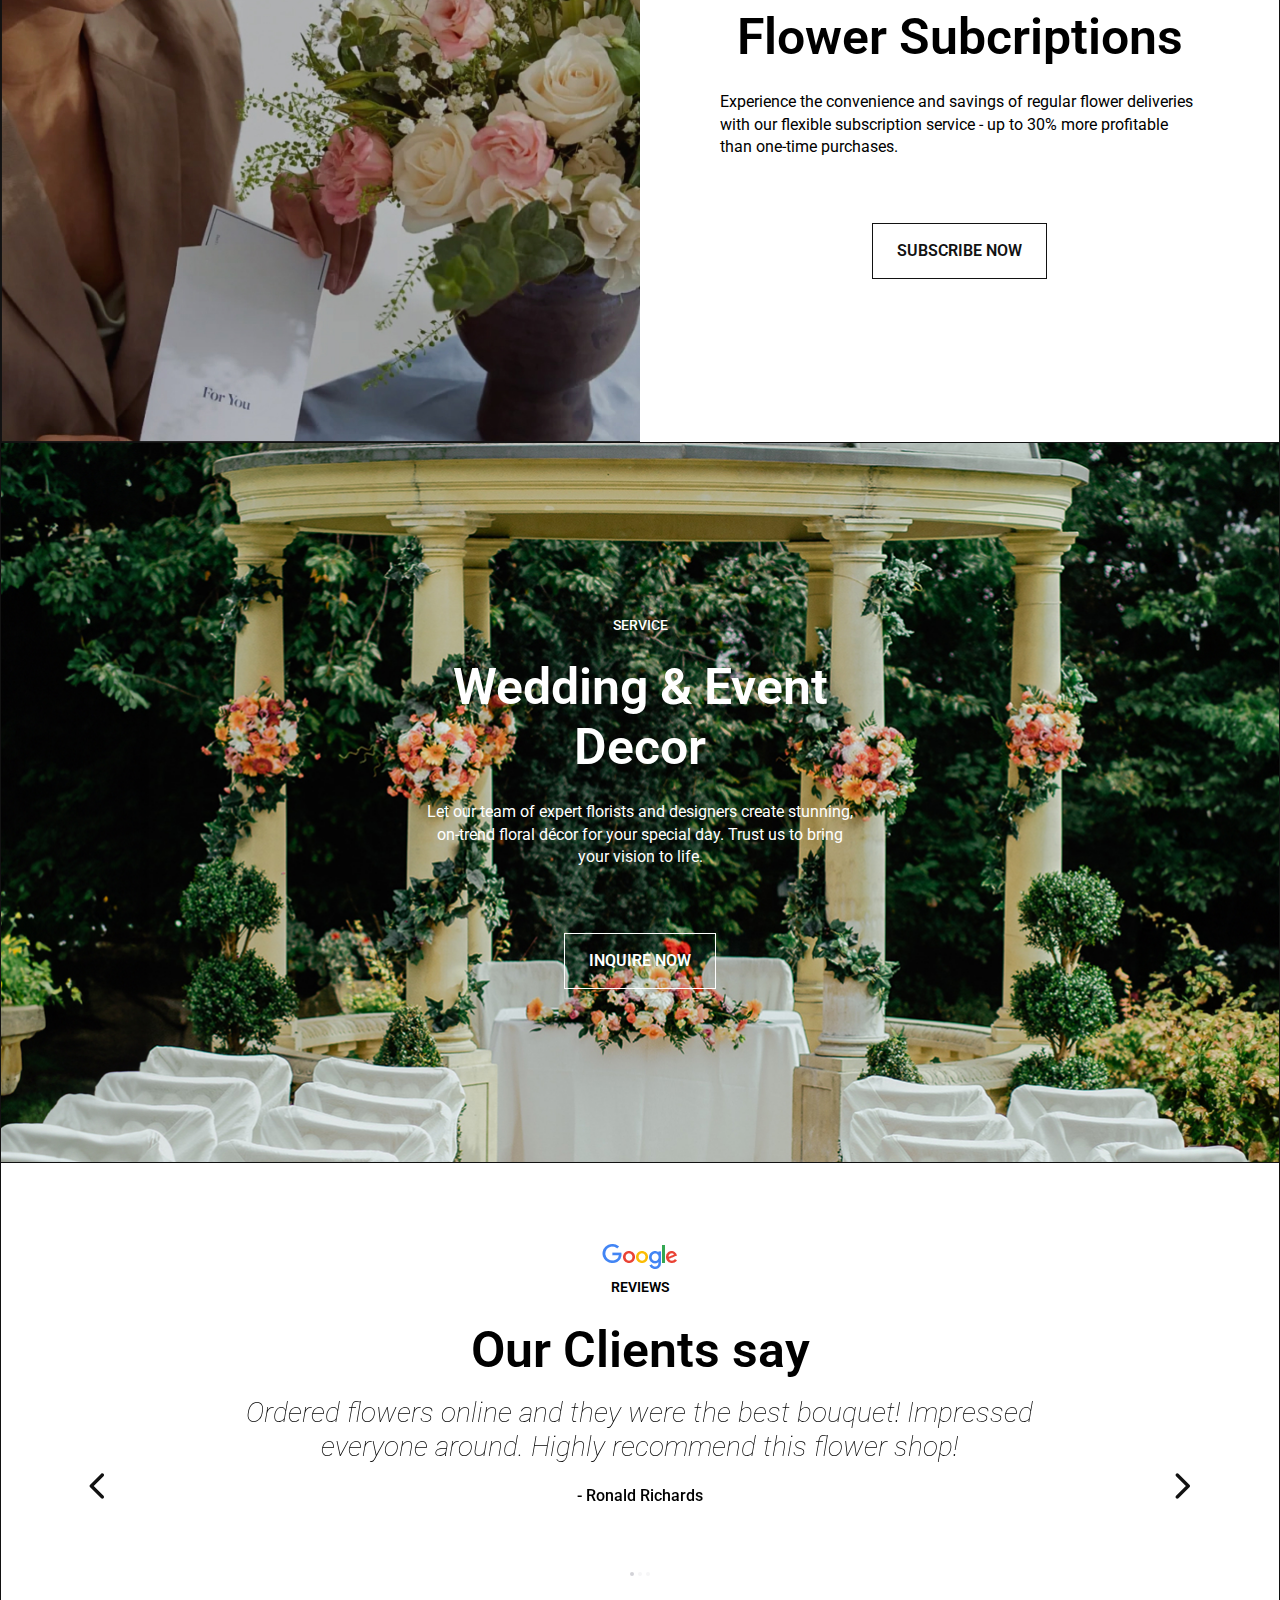
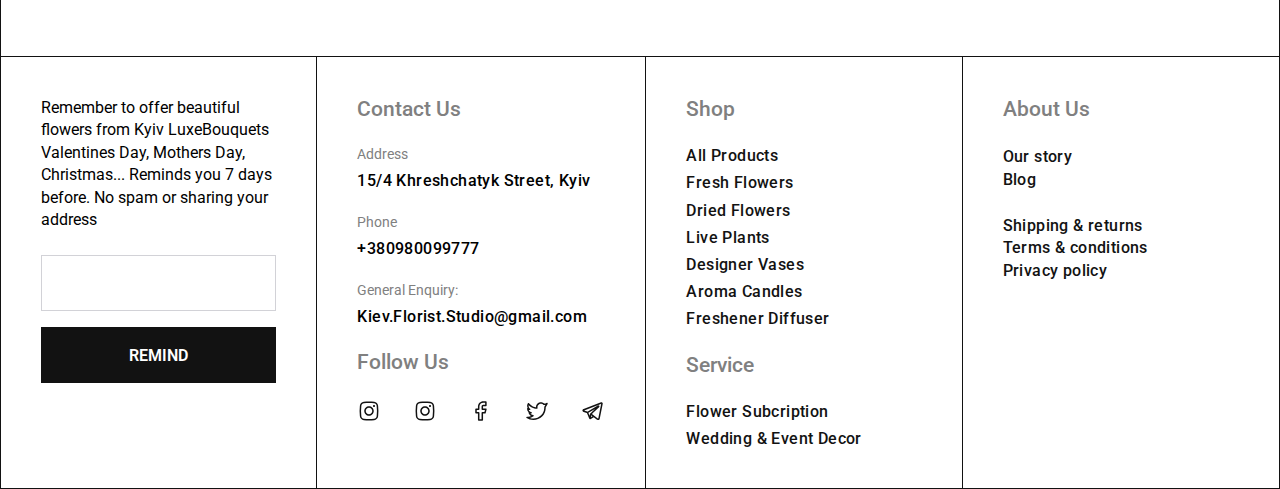
==== commit c05cb202: "640, 480구간 추가" ====
--- a/index.html
+++ b/index.html
@@ -23,6 +23,14 @@
         <li><a href="#" class="button effect_3d">sign in</a></li>
         <li><a href="#" class="button effect_3d" id="cart">cart</a></li>
       </ul>
+    </nav>
+    <nav class="mobile">
+      <button class="mobile_menu_toggle">
+        <img src="images/mobile_toggle_btn.svg" alt="">
+      </button>
+      <button id="mobile_cart">
+        <img src="images/mobile_shopping_bag.svg" alt="">
+      </button>
     </nav>
   </header>
   <aside id="shopping_cart">
@@ -64,6 +72,34 @@
       <button class="button invert effect_3d">check out</button>
     </form>
   </aside>
+  <aside id="mobile_nav">
+    <header>
+      <button id="close">
+        <img src="images/mobile_menu_close.svg" alt="menu close button">
+      </button>
+    </header>
+    <nav>
+      <ul>
+        <li><a href="">Sign in</a></li>
+        <li><a href="">Shop</a></li>
+        <li><a href="">Service</a></li>
+        <li><a href="">Contact</a></li>
+        <li><a href="">About</a></li>
+      </ul>
+      <ol>
+        <li><a href="">Shippng & returns</a></li>
+        <li><a href="">Terms & conditions</a></li>
+        <li><a href="">Privacy policy</a></li>
+      </ol>
+    </nav>
+    <ul class="sns">
+      <li><a href=""><img src="images/icon_instagram.svg" alt=""></a></li>
+      <li><a href=""><img src="images/icon_instagram.svg" alt=""></a></li>
+      <li><a href=""><img src="images/icon_facebook.svg" alt=""></a></li>
+      <li><a href=""><img src="images/icon_twitter.svg" alt=""></a></li>
+      <li><a href=""><img src="images/icon_telegram.svg" alt=""></a></li>
+    </ul>
+  </aside>
   <main>
     <section class="hero grid">
       <h2 class="hidden">Hero Section</h2>
@@ -258,7 +294,7 @@
       </div>
     </section>
     <section class="event">
-      <div class="content">
+      <div class="content p80">
         <h3 class="h3">service</h3>
         <h2 class="h2">Wedding & Event Decor</h2>
         <p>
--- a/css/common.css
+++ b/css/common.css
@@ -2,147 +2,200 @@
 @import url('reset.css');
 @import url('https://fonts.googleapis.com/css2?family=Roboto:ital,wght@0,100;0,300;0,400;0,500;0,700;0,900;1,100;1,300;1,400;1,500;1,700;1,900&family=Tangerine&display=swap');
 
-*{
+* {
   box-sizing: border-box;
 }
 
 /* variants */
-:root{
-  --font-size:16px;
-  --black:#121212;
-  --white:#fff;
-  --black-brightness-90:rgba(18, 18, 18, 0.90);
-  --Gray:#808080;
-  --Light-gray:#D2D2D7;
+:root {
+  --font-size: 16px;
+  --black: #121212;
+  --white: #fff;
+  --black-brightness-90: rgba(18, 18, 18, 0.90);
+  --Gray: #808080;
+  --Light-gray: #D2D2D7;
 }
 
 /* layout */
-body{
+body {
   display: flex;
-  flex-direction:column;
-}
-.d_flex{
+  flex-direction: column;
+}
+
+.d_flex {
   display: flex;
 }
-.jcsb{
+
+.jcsb {
   justify-content: space-between;
 }
-.aic{
+
+.aic {
   align-items: center;
 }
-.grid{
+
+.grid {
   display: grid;
   grid-template-columns: 1fr 1fr;
   grid-template-rows: auto;
 }
-header, main > section {
-  border-bottom:1px solid var(--black, #121212);
-}
-.column_left{
+
+header,
+main>section {
+  border-bottom: 1px solid var(--black, #121212);
+}
+
+.column_left {
   border-right: 1px solid var(--black, #121212);
 }
-.sticky{
+
+.sticky {
   position: sticky;
-  top:10vh;
-}
-.p80{
+  top: 10vh;
+}
+
+.p80 {
   padding: 80px;
 }
+
 /* typography */
-body{
+body {
   font-family: "Roboto", sans-serif;
-  font-size:var(--font-size);
-  line-height:1.4;
-  border:1px solid var(--black);
-}
-.h1, .h2, .h3, .h4, .h5, .h6{line-height:1.2;font-weight: 600;}
-.h1{font-size:calc(var(--font-size) * 4.1875);}
-.h2{font-size:calc(var(--font-size) * 3.125);}
-.h3{font-size:calc(var(--font-size) * 2.375);}
-.h4{font-size:calc(var(--font-size) * 1.75);font-weight: 400;}
-.h5{font-size:calc(var(--font-size) * 1.3125);}
-.h6{font-size:var(--font-size);}
-
-.subtitle {font-size:calc(var(--font-size) * 1.125); line-height:1.4; font-weight: 600;}
-.overline, .caption, .caption_bold{font-size:calc(var(--font-size) * 0.875);line-height:1.2;}
-.overline {font-weight: 600;}
-.button {font-size:var(--font-size);line-height:1.2; letter-spacing: 3%;}
-.caption_small {font-size:calc(var(--font-size) * 0.75); line-height:1.2;font-weight: 600;}
-.caption_bold{font-weight: 600;}
+  font-size: var(--font-size);
+  line-height: 1.4;
+  border: 1px solid var(--black);
+}
+
+.h1,
+.h2,
+.h3,
+.h4,
+.h5,
+.h6 {
+  line-height: 1.2;
+  font-weight: 600;
+}
+
+.h1 {
+  font-size: calc(var(--font-size) * 4.1875);
+}
+
+.h2 {
+  font-size: calc(var(--font-size) * 3.125);
+}
+
+.h3 {
+  font-size: calc(var(--font-size) * 2.375);
+}
+
+.h4 {
+  font-size: calc(var(--font-size) * 1.75);
+  font-weight: 400;
+}
+
+.h5 {
+  font-size: calc(var(--font-size) * 1.3125);
+}
+
+.h6 {
+  font-size: var(--font-size);
+}
+
+.subtitle {
+  font-size: calc(var(--font-size) * 1.125);
+  line-height: 1.4;
+  font-weight: 600;
+}
+
+.overline,
+.caption,
+.caption_bold {
+  font-size: calc(var(--font-size) * 0.875);
+  line-height: 1.2;
+}
+
+.overline {
+  font-weight: 600;
+}
+
+.button {
+  font-size: var(--font-size);
+  line-height: 1.2;
+  letter-spacing: 3%;
+}
+
+.caption_small {
+  font-size: calc(var(--font-size) * 0.75);
+  line-height: 1.2;
+  font-weight: 600;
+}
+
+.caption_bold {
+  font-weight: 600;
+}
 
 /* link button */
-.link{
+.link {
   letter-spacing: 2.5%;
   display: inline-flex;
   justify-content: center;
   align-items: center;
-  gap:4px;
-}
-.button{
+  gap: 4px;
+}
+
+.button {
   height: 56px;
   display: inline-flex;
   justify-content: center;
   align-items: center;
   padding: 0 24px;
   text-transform: uppercase;
-  color:var(--black, #121212);
-  border:1px solid var(--black, #121212);
-  background:none;
-  font-weight: 600;
-  transition:0.3s;
+  color: var(--black, #121212);
+  border: 1px solid var(--black, #121212);
+  background: none;
+  font-weight: 600;
+  transition: 0.3s;
   background: transparent;
   cursor: pointer;
 }
 
-.invert, .bg_hover:hover{
-  background:var(--black, #121212);
+.invert,
+.bg_hover:hover {
+  background: var(--black, #121212);
   color: var(--white, #fff);
 }
 
-.effect_3d .parent{
+.effect_3d .parent {
   position: relative;
   display: inline-block;
-  overflow:hidden;
-}
-.effect_3d .parent > span{
-  transform:translateY(0);
-  transition:0.3s;
+  overflow: hidden;
+}
+
+.effect_3d .parent>span {
+  transform: translateY(0);
+  transition: 0.3s;
   display: block;
 }
-.effect_3d:hover .parent > span{
-  transform:translateY(-100%);
-}
-.effect_3d .parent .abs{
+
+.effect_3d:hover .parent>span {
+  transform: translateY(-100%);
+}
+
+.effect_3d .parent .abs {
   position: absolute;
   left: 0;
-  top:100%;
-}
-.hidden{
+  top: 100%;
+}
+
+.hidden {
   position: fixed;
   left: 0;
-  top:-9999em;
+  top: -9999em;
   width: 0;
   height: 0;
-  overflow:hidden;
-}
+  overflow: hidden;
+}
+
 /* color */
 
-/* form */
-
-/* HEADER */
-header nav .button {
-  height:auto;
-  padding: 2vw 4vw;
-  border:none;
-  text-transform: capitalize;
-}
-header nav ul li,
-.nav_left{
-  border-right: 1px solid var(--black);
-}
-header nav ul li:last-child{
-  border-right:none;
-}
-.nav_right{
-  border-left:1px solid var(--black);
-}+/* form */--- a/css/main.css
+++ b/css/main.css
@@ -1,3 +1,73 @@
+/* HEADER */
+header nav .button {
+  height: auto;
+  padding: 2vw 4vw;
+  border: none;
+  text-transform: capitalize;
+}
+
+header nav ul li,
+.nav_left {
+  border-right: 1px solid var(--black);
+}
+
+header nav ul li:last-child {
+  border-right: none;
+}
+
+.nav_right {
+  border-left: 1px solid var(--black);
+}
+
+.mobile {
+  display: none;
+}
+
+#mobile_nav {
+  position: fixed;
+  width: 50vw;
+  border-right: 1px solid var(--black);
+  left: -50vw;
+  transition: 0.5s;
+  z-index: 100;
+  height: 100vh;
+  background: #fff;
+  display: flex;
+  flex-direction: column;
+}
+
+#mobile_nav header {
+  height: 56px;
+  border-bottom: 1px solid var(--black);
+  display: flex;
+  align-items: center;
+  padding: 12px;
+}
+
+#mobile_nav nav {
+  flex: 1;
+}
+
+#mobile_nav nav ul li {
+  padding: 24px;
+  border-bottom: 1px solid var(--black);
+}
+
+#mobile_nav nav ol {
+  padding: 24px;
+  display: flex;
+  flex-direction: column;
+  gap: 16px;
+}
+
+#mobile_nav .sns {
+  display: flex;
+  padding: 24px;
+  align-items: center;
+  justify-content: space-between;
+  border-top: 1px solid var(--black);
+}
+
 .products img {
   width: 100%;
 }
@@ -444,11 +514,13 @@
   font-weight: 500;
 }
 
-body.cart_active {
+body.cart_active,
+body.menu_active {
   overflow: hidden;
 }
 
-body.cart_active:after {
+body.cart_active:after,
+body.menu_active:after {
   position: absolute;
   left: 0;
   right: 0;
--- a/css/responsive.css
+++ b/css/responsive.css
@@ -40,6 +40,37 @@
     grid-template-columns: 1fr;
   }
 
+  .mobile {
+    display: flex;
+    justify-content: space-between;
+    align-items: center;
+  }
+
+  body>header nav:first-child {
+    display: none;
+  }
+
+  header .mobile button {
+    width: 56px;
+    height: 56px;
+    display: flex;
+    align-items: center;
+    justify-content: center;
+  }
+
+  .mobile_menu_toggle {
+    border-right: 1px solid var(--black, #121212);
+  }
+
+
+  .menu_active #mobile_nav {
+    left: 0;
+  }
+
+  #mobile_cart {
+    border-left: 1px solid var(--black, #121212);
+  }
+
   main .column_left {
     border-bottom: 1px solid var(--black, #121212);
   }
@@ -61,4 +92,35 @@
     display: none;
   }
 
+  .service .grid {
+    grid-template-columns: 1fr;
+  }
+
+  .cart_active #shopping_cart {
+    width: 100%;
+    right: 0;
+    z-index: 100;
+  }
+
+
+}
+
+@media screen and (max-width:640px) {
+  .p80 {
+    padding: 40px 16px;
+  }
+
+  .button {
+    width: 100%;
+  }
+}
+
+@media screen and (max-width:480px) {
+  footer {
+    grid-template-columns: 1fr;
+  }
+
+  footer>div {
+    padding: 40px 16px;
+  }
 }